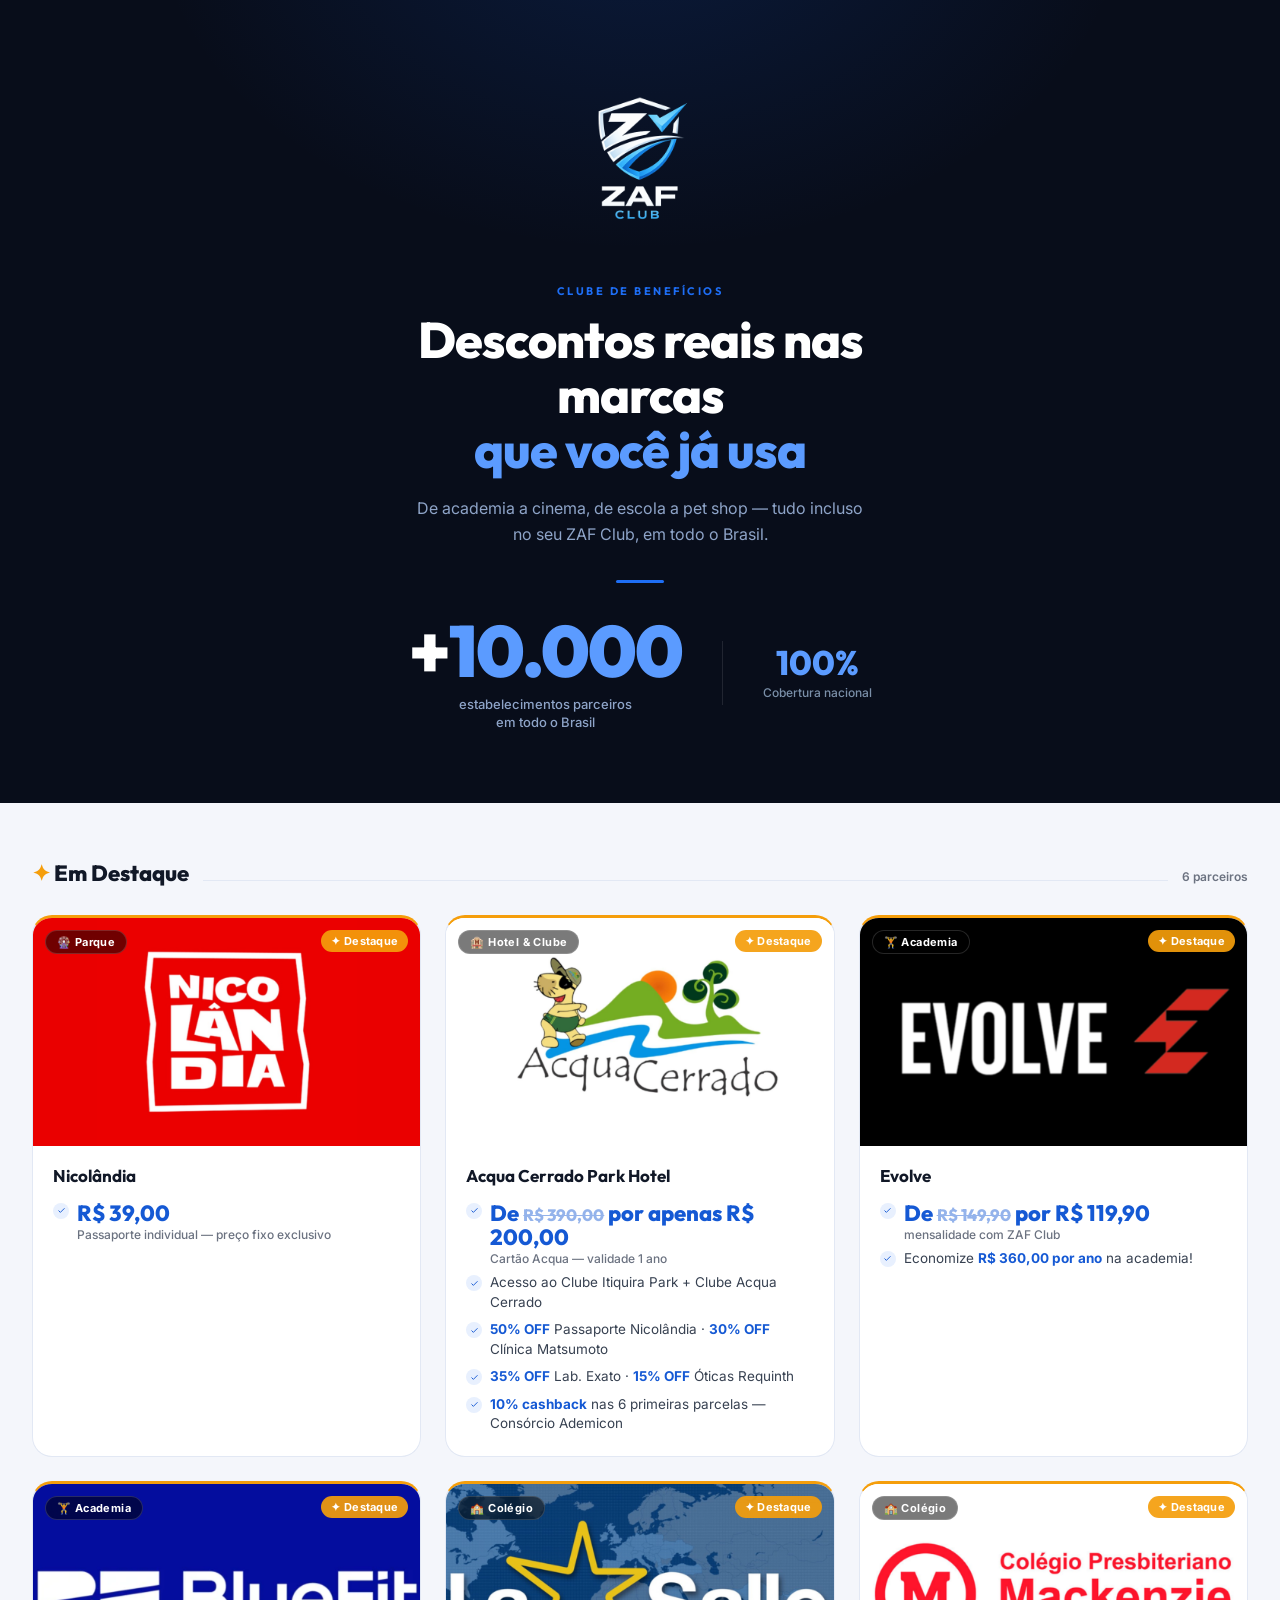
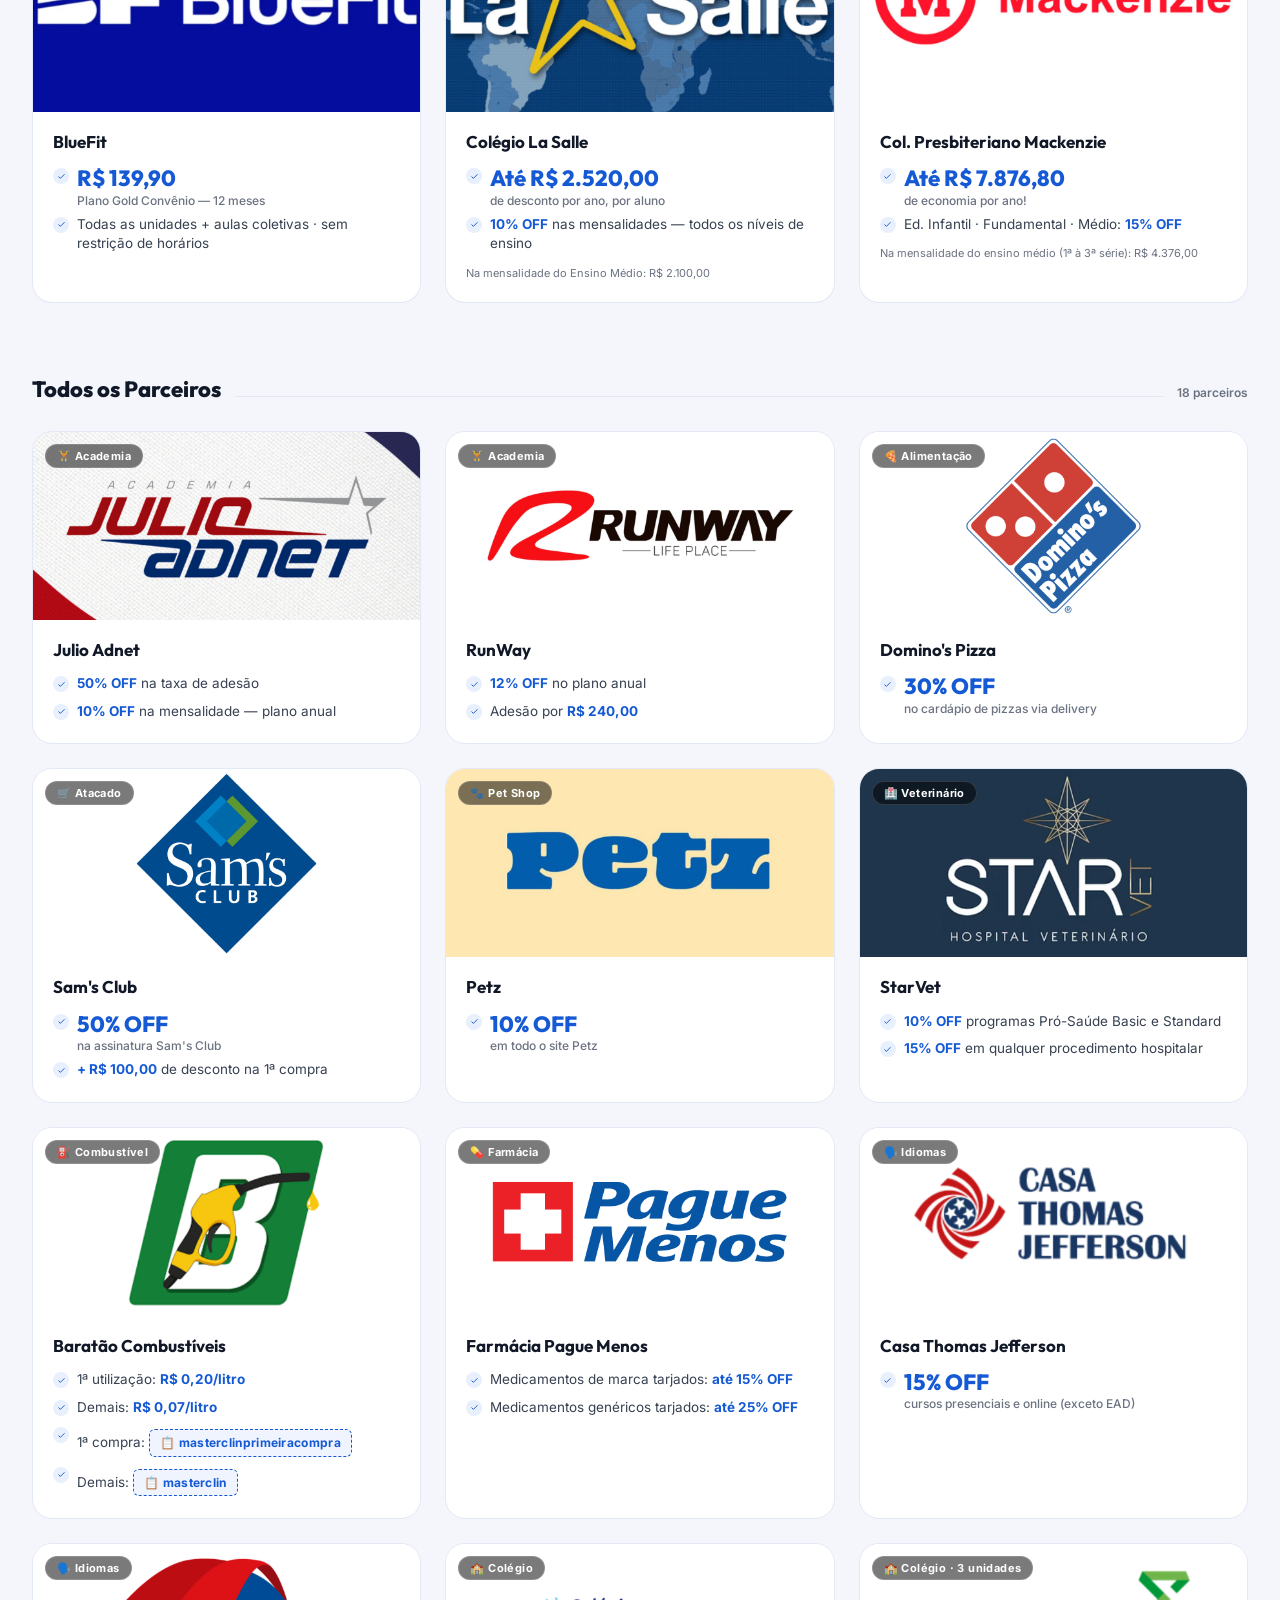
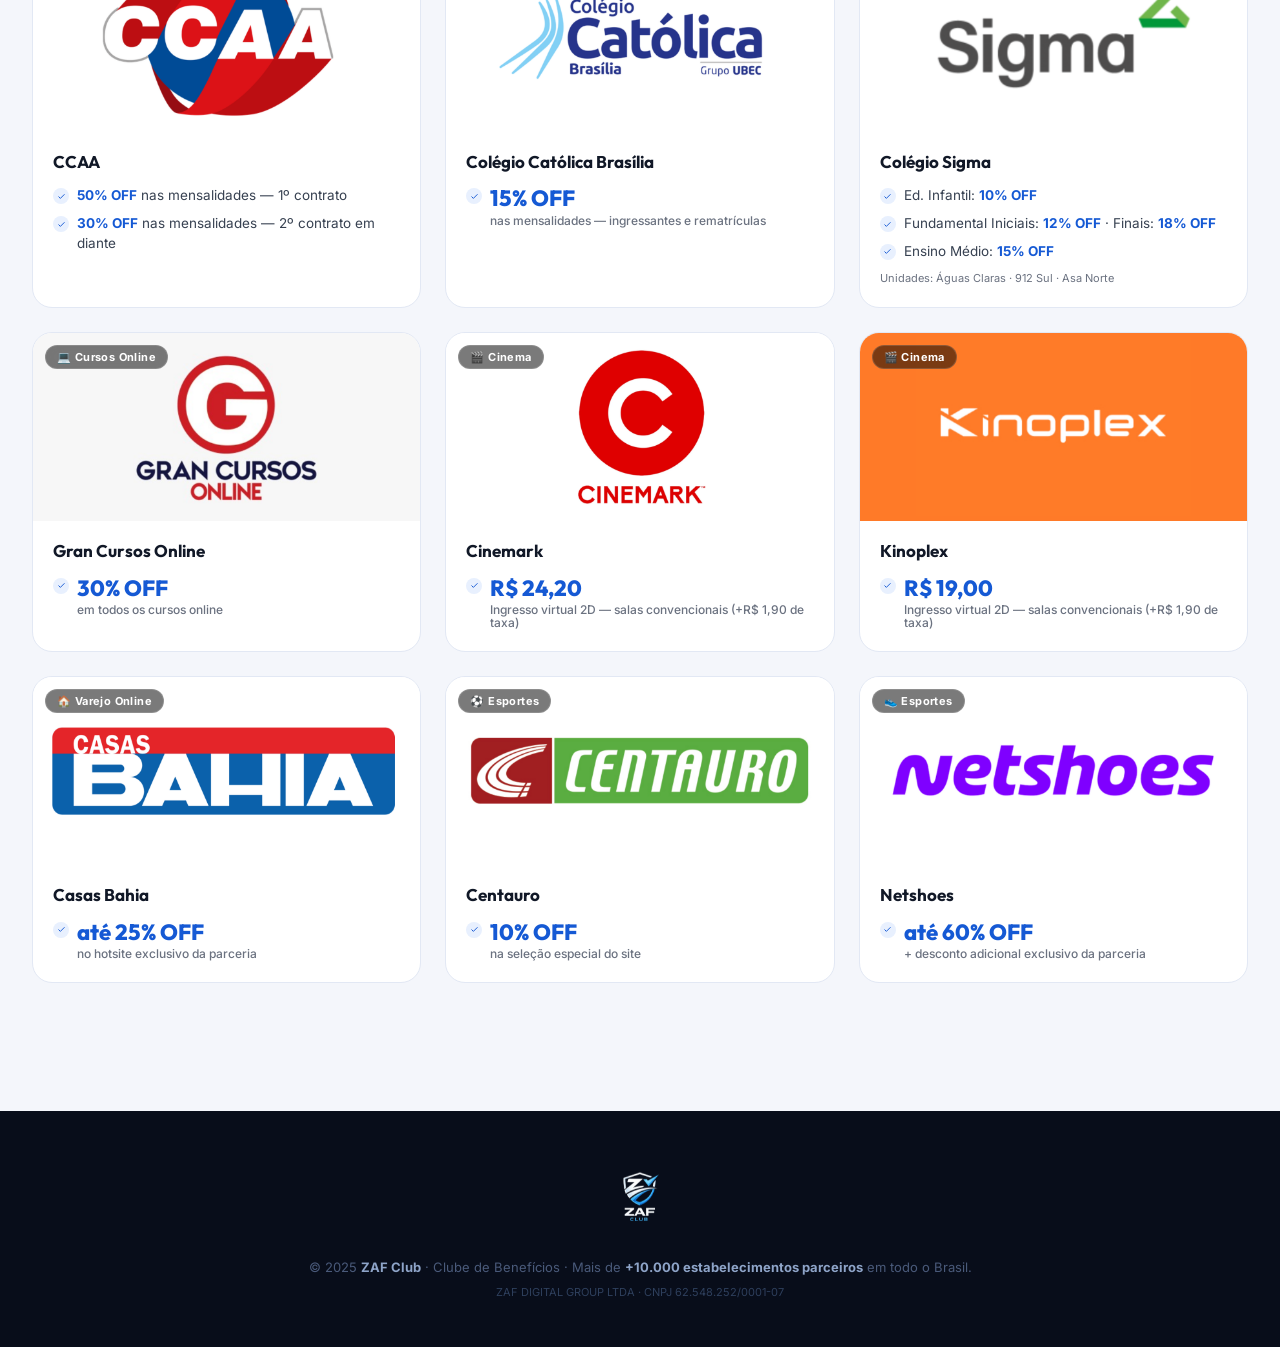
==== index.html @ b8f1881e "feat: ZAF Club — catálogo interativo de benefícios Landing page com 24 parceiros organizados em dest" ====
<!DOCTYPE html>
<html lang="pt-BR">
<head>
  <meta charset="UTF-8" />
  <meta name="viewport" content="width=device-width, initial-scale=1.0" />
  <title>ZAF Club — Catálogo de Benefícios</title>
  <link rel="icon" type="image/png" href="assets/images/favicon.png" />
  <link rel="preconnect" href="https://fonts.googleapis.com" />
  <link rel="stylesheet" href="assets/css/style.css" />
</head>
<body>

<!-- ════════════════════════════════════════ -->
<!--                  HERO                  -->
<!-- ════════════════════════════════════════ -->
<section class="hero">
  <img class="hero-logo" src="assets/images/logo.png" alt="ZAF Club" width="200" height="200" />
  <p class="hero-eyebrow">Clube de Benefícios</p>
  <h1>Descontos reais nas marcas<br /><em>que você já usa</em></h1>
  <p class="hero-sub">De academia a cinema, de escola a pet shop — tudo incluso no seu ZAF Club, em todo o Brasil.</p>
  <div class="hero-divider"></div>
  <div class="hero-stats">
    <div class="hero-stat hero-stat--main">
      <div class="hero-stat-val">+<span>10.000</span></div>
      <div class="hero-stat-label">estabelecimentos parceiros<br>em todo o Brasil</div>
    </div>
    <div class="hero-stat-sep"></div>
    <div class="hero-stat">
      <div class="hero-stat-val"><span>100%</span></div>
      <div class="hero-stat-label">Cobertura nacional</div>
    </div>
  </div>
</section>

<!-- ════════════════════════════════════════ -->
<!--                  MAIN                  -->
<!-- ════════════════════════════════════════ -->
<main>

  <!-- ╔══════════════════════════════════╗ -->
  <!-- ║          EM DESTAQUE            ║ -->
  <!-- ╚══════════════════════════════════╝ -->
  <section class="section-destaques">
    <div class="section-header">
      <h2 class="section-title"><span class="star">✦</span> Em Destaque</h2>
      <div class="section-line"></div>
      <span class="section-count">6 parceiros</span>
    </div>
    <div class="partners-grid">

      <!-- Nicolândia -->
      <article class="partner-card partner-card--featured">
        <div class="card-img card-img--featured">
          <img src="assets/images/parceiros/nicolandia.png" alt="Nicolândia" loading="eager" decoding="async" width="600" height="300" />
          <div class="card-cat-badge">🎡 Parque</div>
          <div class="card-destaque-badge">✦ Destaque</div>
        </div>
        <div class="card-body">
          <h3 class="card-partner-name">Nicolândia</h3>
          <ul class="card-benefits">
            <li class="card-benefit">
              <div class="benefit-check"><svg fill="none" stroke="currentColor" stroke-width="2.5" viewBox="0 0 24 24"><polyline points="20 6 9 17 4 12"/></svg></div>
              <span><span class="val-big">R$ 39,00<small>Passaporte individual — preço fixo exclusivo</small></span></span>
            </li>
          </ul>
        </div>
      </article>

      <!-- Acqua Cerrado -->
      <article class="partner-card partner-card--featured">
        <div class="card-img card-img--featured">
          <img src="assets/images/parceiros/acqua-cerrado.png" alt="Acqua Cerrado Park Hotel" loading="eager" decoding="async" width="600" height="300" />
          <div class="card-cat-badge">🏨 Hotel & Clube</div>
          <div class="card-destaque-badge">✦ Destaque</div>
        </div>
        <div class="card-body">
          <h3 class="card-partner-name">Acqua Cerrado Park Hotel</h3>
          <ul class="card-benefits">
            <li class="card-benefit">
              <div class="benefit-check"><svg fill="none" stroke="currentColor" stroke-width="2.5" viewBox="0 0 24 24"><polyline points="20 6 9 17 4 12"/></svg></div>
              <span><span class="val-big">De <s style="opacity:.45;font-size:75%">R$&nbsp;390,00</s> por apenas R$ 200,00<small>Cartão Acqua — validade 1 ano</small></span></span>
            </li>
            <li class="card-benefit">
              <div class="benefit-check"><svg fill="none" stroke="currentColor" stroke-width="2.5" viewBox="0 0 24 24"><polyline points="20 6 9 17 4 12"/></svg></div>
              <span>Acesso ao Clube Itiquira Park + Clube Acqua Cerrado</span>
            </li>
            <li class="card-benefit">
              <div class="benefit-check"><svg fill="none" stroke="currentColor" stroke-width="2.5" viewBox="0 0 24 24"><polyline points="20 6 9 17 4 12"/></svg></div>
              <span><span class="val">50% OFF</span> Passaporte Nicolândia · <span class="val">30% OFF</span> Clínica Matsumoto</span>
            </li>
            <li class="card-benefit">
              <div class="benefit-check"><svg fill="none" stroke="currentColor" stroke-width="2.5" viewBox="0 0 24 24"><polyline points="20 6 9 17 4 12"/></svg></div>
              <span><span class="val">35% OFF</span> Lab. Exato · <span class="val">15% OFF</span> Óticas Requinth</span>
            </li>
            <li class="card-benefit">
              <div class="benefit-check"><svg fill="none" stroke="currentColor" stroke-width="2.5" viewBox="0 0 24 24"><polyline points="20 6 9 17 4 12"/></svg></div>
              <span><span class="val">10% cashback</span> nas 6 primeiras parcelas — Consórcio Ademicon</span>
            </li>
          </ul>
        </div>
      </article>

      <!-- Evolve -->
      <article class="partner-card partner-card--featured">
        <div class="card-img card-img--featured">
          <img src="assets/images/parceiros/evolve.png" alt="Evolve" loading="eager" decoding="async" width="600" height="300" />
          <div class="card-cat-badge">🏋️ Academia</div>
          <div class="card-destaque-badge">✦ Destaque</div>
        </div>
        <div class="card-body">
          <h3 class="card-partner-name">Evolve</h3>
          <ul class="card-benefits">
            <li class="card-benefit">
              <div class="benefit-check"><svg fill="none" stroke="currentColor" stroke-width="2.5" viewBox="0 0 24 24"><polyline points="20 6 9 17 4 12"/></svg></div>
              <span><span class="val-big">De <s style="opacity:.45;font-size:75%">R$&nbsp;149,90</s> por R$ 119,90<small>mensalidade com ZAF Club</small></span></span>
            </li>
            <li class="card-benefit">
              <div class="benefit-check"><svg fill="none" stroke="currentColor" stroke-width="2.5" viewBox="0 0 24 24"><polyline points="20 6 9 17 4 12"/></svg></div>
              <span>Economize <span class="val">R$ 360,00 por ano</span> na academia!</span>
            </li>
          </ul>
        </div>
      </article>

      <!-- BlueFit -->
      <article class="partner-card partner-card--featured">
        <div class="card-img card-img--featured">
          <img src="assets/images/parceiros/bluefit.png" alt="BlueFit" loading="eager" decoding="async" width="600" height="300" />
          <div class="card-cat-badge">🏋️ Academia</div>
          <div class="card-destaque-badge">✦ Destaque</div>
        </div>
        <div class="card-body">
          <h3 class="card-partner-name">BlueFit</h3>
          <ul class="card-benefits">
            <li class="card-benefit">
              <div class="benefit-check"><svg fill="none" stroke="currentColor" stroke-width="2.5" viewBox="0 0 24 24"><polyline points="20 6 9 17 4 12"/></svg></div>
              <span><span class="val-big">R$ 139,90<small>Plano Gold Convênio — 12 meses</small></span></span>
            </li>
            <li class="card-benefit">
              <div class="benefit-check"><svg fill="none" stroke="currentColor" stroke-width="2.5" viewBox="0 0 24 24"><polyline points="20 6 9 17 4 12"/></svg></div>
              <span>Todas as unidades + aulas coletivas · sem restrição de horários</span>
            </li>
          </ul>
        </div>
      </article>

      <!-- La Salle -->
      <article class="partner-card partner-card--featured">
        <div class="card-img card-img--featured">
          <img src="assets/images/parceiros/la-salle.png" alt="Colégio La Salle" loading="eager" decoding="async" width="600" height="300" />
          <div class="card-cat-badge">🏫 Colégio</div>
          <div class="card-destaque-badge">✦ Destaque</div>
        </div>
        <div class="card-body">
          <h3 class="card-partner-name">Colégio La Salle</h3>
          <ul class="card-benefits">
            <li class="card-benefit">
              <div class="benefit-check"><svg fill="none" stroke="currentColor" stroke-width="2.5" viewBox="0 0 24 24"><polyline points="20 6 9 17 4 12"/></svg></div>
              <span><span class="val-big">Até R$ 2.520,00<small>de desconto por ano, por aluno</small></span></span>
            </li>
            <li class="card-benefit">
              <div class="benefit-check"><svg fill="none" stroke="currentColor" stroke-width="2.5" viewBox="0 0 24 24"><polyline points="20 6 9 17 4 12"/></svg></div>
              <span><span class="val">10% OFF</span> nas mensalidades — todos os níveis de ensino</span>
            </li>
          </ul>
          <p style="font-size:11px;color:var(--muted);margin-top:12px">Na mensalidade do Ensino Médio: R$ 2.100,00</p>
        </div>
      </article>

      <!-- Mackenzie -->
      <article class="partner-card partner-card--featured">
        <div class="card-img card-img--featured">
          <img src="assets/images/parceiros/mackenzie.png" alt="Colégio Mackenzie" loading="eager" decoding="async" width="600" height="300" />
          <div class="card-cat-badge">🏫 Colégio</div>
          <div class="card-destaque-badge">✦ Destaque</div>
        </div>
        <div class="card-body">
          <h3 class="card-partner-name">Col. Presbiteriano Mackenzie</h3>
          <ul class="card-benefits">
            <li class="card-benefit">
              <div class="benefit-check"><svg fill="none" stroke="currentColor" stroke-width="2.5" viewBox="0 0 24 24"><polyline points="20 6 9 17 4 12"/></svg></div>
              <span><span class="val-big">Até R$ 7.876,80<small>de economia por ano!</small></span></span>
            </li>
            <li class="card-benefit">
              <div class="benefit-check"><svg fill="none" stroke="currentColor" stroke-width="2.5" viewBox="0 0 24 24"><polyline points="20 6 9 17 4 12"/></svg></div>
              <span>Ed. Infantil · Fundamental · Médio: <span class="val">15% OFF</span></span>
            </li>
          </ul>
          <p style="font-size:11px;color:var(--muted);margin-top:12px">Na mensalidade do ensino médio (1ª à 3ª série): R$ 4.376,00</p>
        </div>
      </article>

    </div>
  </section>

  <!-- ╔══════════════════════════════════╗ -->
  <!-- ║       TODOS OS PARCEIROS        ║ -->
  <!-- ╚══════════════════════════════════╝ -->
  <section class="section-todos">
    <div class="section-header">
      <h2 class="section-title">Todos os Parceiros</h2>
      <div class="section-line"></div>
      <span class="section-count">18 parceiros</span>
    </div>
    <div class="partners-grid">

      <!-- Julio Adnet -->
      <article class="partner-card">
        <div class="card-img">
          <img src="assets/images/parceiros/julio-adnet.png" alt="Julio Adnet" loading="lazy" decoding="async" width="600" height="300" />
          <div class="card-cat-badge">🏋️ Academia</div>
        </div>
        <div class="card-body">
          <h3 class="card-partner-name">Julio Adnet</h3>
          <ul class="card-benefits">
            <li class="card-benefit">
              <div class="benefit-check"><svg fill="none" stroke="currentColor" stroke-width="2.5" viewBox="0 0 24 24"><polyline points="20 6 9 17 4 12"/></svg></div>
              <span><span class="val">50% OFF</span> na taxa de adesão</span>
            </li>
            <li class="card-benefit">
              <div class="benefit-check"><svg fill="none" stroke="currentColor" stroke-width="2.5" viewBox="0 0 24 24"><polyline points="20 6 9 17 4 12"/></svg></div>
              <span><span class="val">10% OFF</span> na mensalidade — plano anual</span>
            </li>
          </ul>
        </div>
      </article>

      <!-- RunWay -->
      <article class="partner-card">
        <div class="card-img">
          <img src="assets/images/parceiros/runway.png" alt="RunWay" loading="lazy" decoding="async" width="600" height="300" />
          <div class="card-cat-badge">🏋️ Academia</div>
        </div>
        <div class="card-body">
          <h3 class="card-partner-name">RunWay</h3>
          <ul class="card-benefits">
            <li class="card-benefit">
              <div class="benefit-check"><svg fill="none" stroke="currentColor" stroke-width="2.5" viewBox="0 0 24 24"><polyline points="20 6 9 17 4 12"/></svg></div>
              <span><span class="val">12% OFF</span> no plano anual</span>
            </li>
            <li class="card-benefit">
              <div class="benefit-check"><svg fill="none" stroke="currentColor" stroke-width="2.5" viewBox="0 0 24 24"><polyline points="20 6 9 17 4 12"/></svg></div>
              <span>Adesão por <span class="val">R$ 240,00</span></span>
            </li>
          </ul>
        </div>
      </article>

      <!-- Domino's Pizza -->
      <article class="partner-card">
        <div class="card-img">
          <img src="assets/images/parceiros/dominos.png" alt="Domino's Pizza" loading="lazy" decoding="async" width="600" height="300" />
          <div class="card-cat-badge">🍕 Alimentação</div>
        </div>
        <div class="card-body">
          <h3 class="card-partner-name">Domino's Pizza</h3>
          <ul class="card-benefits">
            <li class="card-benefit">
              <div class="benefit-check"><svg fill="none" stroke="currentColor" stroke-width="2.5" viewBox="0 0 24 24"><polyline points="20 6 9 17 4 12"/></svg></div>
              <span><span class="val-big">30% OFF<small>no cardápio de pizzas via delivery</small></span></span>
            </li>
          </ul>
        </div>
      </article>

      <!-- Sam's Club -->
      <article class="partner-card">
        <div class="card-img">
          <img src="assets/images/parceiros/sams-club.png" alt="Sam's Club" loading="lazy" decoding="async" width="600" height="300" />
          <div class="card-cat-badge">🛒 Atacado</div>
        </div>
        <div class="card-body">
          <h3 class="card-partner-name">Sam's Club</h3>
          <ul class="card-benefits">
            <li class="card-benefit">
              <div class="benefit-check"><svg fill="none" stroke="currentColor" stroke-width="2.5" viewBox="0 0 24 24"><polyline points="20 6 9 17 4 12"/></svg></div>
              <span><span class="val-big">50% OFF<small>na assinatura Sam's Club</small></span></span>
            </li>
            <li class="card-benefit">
              <div class="benefit-check"><svg fill="none" stroke="currentColor" stroke-width="2.5" viewBox="0 0 24 24"><polyline points="20 6 9 17 4 12"/></svg></div>
              <span><span class="val">+ R$ 100,00</span> de desconto na 1ª compra</span>
            </li>
          </ul>
        </div>
      </article>

      <!-- Petz -->
      <article class="partner-card">
        <div class="card-img">
          <img src="assets/images/parceiros/petz.png" alt="Petz" loading="lazy" decoding="async" width="600" height="300" />
          <div class="card-cat-badge">🐾 Pet Shop</div>
        </div>
        <div class="card-body">
          <h3 class="card-partner-name">Petz</h3>
          <ul class="card-benefits">
            <li class="card-benefit">
              <div class="benefit-check"><svg fill="none" stroke="currentColor" stroke-width="2.5" viewBox="0 0 24 24"><polyline points="20 6 9 17 4 12"/></svg></div>
              <span><span class="val-big">10% OFF<small>em todo o site Petz</small></span></span>
            </li>
          </ul>
        </div>
      </article>

      <!-- StarVet -->
      <article class="partner-card">
        <div class="card-img">
          <img src="assets/images/parceiros/starvet.png" alt="StarVet" loading="lazy" decoding="async" width="600" height="300" />
          <div class="card-cat-badge">🏥 Veterinário</div>
        </div>
        <div class="card-body">
          <h3 class="card-partner-name">StarVet</h3>
          <ul class="card-benefits">
            <li class="card-benefit">
              <div class="benefit-check"><svg fill="none" stroke="currentColor" stroke-width="2.5" viewBox="0 0 24 24"><polyline points="20 6 9 17 4 12"/></svg></div>
              <span><span class="val">10% OFF</span> programas Pró-Saúde Basic e Standard</span>
            </li>
            <li class="card-benefit">
              <div class="benefit-check"><svg fill="none" stroke="currentColor" stroke-width="2.5" viewBox="0 0 24 24"><polyline points="20 6 9 17 4 12"/></svg></div>
              <span><span class="val">15% OFF</span> em qualquer procedimento hospitalar</span>
            </li>
          </ul>
        </div>
      </article>

      <!-- Baratão -->
      <article class="partner-card">
        <div class="card-img">
          <img src="assets/images/parceiros/baratao.png" alt="Baratão Combustíveis" loading="lazy" decoding="async" width="600" height="300" />
          <div class="card-cat-badge">⛽ Combustível</div>
        </div>
        <div class="card-body">
          <h3 class="card-partner-name">Baratão Combustíveis</h3>
          <ul class="card-benefits">
            <li class="card-benefit">
              <div class="benefit-check"><svg fill="none" stroke="currentColor" stroke-width="2.5" viewBox="0 0 24 24"><polyline points="20 6 9 17 4 12"/></svg></div>
              <span>1ª utilização: <span class="val">R$ 0,20/litro</span></span>
            </li>
            <li class="card-benefit">
              <div class="benefit-check"><svg fill="none" stroke="currentColor" stroke-width="2.5" viewBox="0 0 24 24"><polyline points="20 6 9 17 4 12"/></svg></div>
              <span>Demais: <span class="val">R$ 0,07/litro</span></span>
            </li>
            <li class="card-benefit">
              <div class="benefit-check"><svg fill="none" stroke="currentColor" stroke-width="2.5" viewBox="0 0 24 24"><polyline points="20 6 9 17 4 12"/></svg></div>
              <span>
                1ª compra: <span class="coupon" data-code="masterclinprimeiracompra">📋 masterclinprimeiracompra</span>
              </span>
            </li>
            <li class="card-benefit">
              <div class="benefit-check"><svg fill="none" stroke="currentColor" stroke-width="2.5" viewBox="0 0 24 24"><polyline points="20 6 9 17 4 12"/></svg></div>
              <span>
                Demais: <span class="coupon" data-code="masterclin">📋 masterclin</span>
              </span>
            </li>
          </ul>
        </div>
      </article>

      <!-- Pague Menos -->
      <article class="partner-card">
        <div class="card-img">
          <img src="assets/images/parceiros/pague-menos.png" alt="Farmácia Pague Menos" loading="lazy" decoding="async" width="600" height="300" />
          <div class="card-cat-badge">💊 Farmácia</div>
        </div>
        <div class="card-body">
          <h3 class="card-partner-name">Farmácia Pague Menos</h3>
          <ul class="card-benefits">
            <li class="card-benefit">
              <div class="benefit-check"><svg fill="none" stroke="currentColor" stroke-width="2.5" viewBox="0 0 24 24"><polyline points="20 6 9 17 4 12"/></svg></div>
              <span>Medicamentos de marca tarjados: <span class="val">até 15% OFF</span></span>
            </li>
            <li class="card-benefit">
              <div class="benefit-check"><svg fill="none" stroke="currentColor" stroke-width="2.5" viewBox="0 0 24 24"><polyline points="20 6 9 17 4 12"/></svg></div>
              <span>Medicamentos genéricos tarjados: <span class="val">até 25% OFF</span></span>
            </li>
          </ul>
        </div>
      </article>

      <!-- Thomas Jefferson -->
      <article class="partner-card">
        <div class="card-img">
          <img src="assets/images/parceiros/thomas-jefferson.png" alt="Casa Thomas Jefferson" loading="lazy" decoding="async" width="600" height="300" />
          <div class="card-cat-badge">🗣️ Idiomas</div>
        </div>
        <div class="card-body">
          <h3 class="card-partner-name">Casa Thomas Jefferson</h3>
          <ul class="card-benefits">
            <li class="card-benefit">
              <div class="benefit-check"><svg fill="none" stroke="currentColor" stroke-width="2.5" viewBox="0 0 24 24"><polyline points="20 6 9 17 4 12"/></svg></div>
              <span><span class="val-big">15% OFF<small>cursos presenciais e online (exceto EAD)</small></span></span>
            </li>
          </ul>
        </div>
      </article>

      <!-- CCAA -->
      <article class="partner-card">
        <div class="card-img">
          <img src="assets/images/parceiros/ccaa.png" alt="CCAA" loading="lazy" decoding="async" width="600" height="300" />
          <div class="card-cat-badge">🗣️ Idiomas</div>
        </div>
        <div class="card-body">
          <h3 class="card-partner-name">CCAA</h3>
          <ul class="card-benefits">
            <li class="card-benefit">
              <div class="benefit-check"><svg fill="none" stroke="currentColor" stroke-width="2.5" viewBox="0 0 24 24"><polyline points="20 6 9 17 4 12"/></svg></div>
              <span><span class="val">50% OFF</span> nas mensalidades — 1º contrato</span>
            </li>
            <li class="card-benefit">
              <div class="benefit-check"><svg fill="none" stroke="currentColor" stroke-width="2.5" viewBox="0 0 24 24"><polyline points="20 6 9 17 4 12"/></svg></div>
              <span><span class="val">30% OFF</span> nas mensalidades — 2º contrato em diante</span>
            </li>
          </ul>
        </div>
      </article>

      <!-- Católica Brasília -->
      <article class="partner-card">
        <div class="card-img">
          <img src="assets/images/parceiros/colegio-catolica.png" alt="Colégio Católica Brasília" loading="lazy" decoding="async" width="600" height="300" />
          <div class="card-cat-badge">🏫 Colégio</div>
        </div>
        <div class="card-body">
          <h3 class="card-partner-name">Colégio Católica Brasília</h3>
          <ul class="card-benefits">
            <li class="card-benefit">
              <div class="benefit-check"><svg fill="none" stroke="currentColor" stroke-width="2.5" viewBox="0 0 24 24"><polyline points="20 6 9 17 4 12"/></svg></div>
              <span><span class="val-big">15% OFF<small>nas mensalidades — ingressantes e rematrículas</small></span></span>
            </li>
          </ul>
        </div>
      </article>

      <!-- Colégio Sigma -->
      <article class="partner-card">
        <div class="card-img">
          <img src="assets/images/parceiros/colegio-sigma.png" alt="Colégio Sigma" loading="lazy" decoding="async" width="600" height="300" />
          <div class="card-cat-badge">🏫 Colégio · 3 unidades</div>
        </div>
        <div class="card-body">
          <h3 class="card-partner-name">Colégio Sigma</h3>
          <ul class="card-benefits">
            <li class="card-benefit">
              <div class="benefit-check"><svg fill="none" stroke="currentColor" stroke-width="2.5" viewBox="0 0 24 24"><polyline points="20 6 9 17 4 12"/></svg></div>
              <span>Ed. Infantil: <span class="val">10% OFF</span></span>
            </li>
            <li class="card-benefit">
              <div class="benefit-check"><svg fill="none" stroke="currentColor" stroke-width="2.5" viewBox="0 0 24 24"><polyline points="20 6 9 17 4 12"/></svg></div>
              <span>Fundamental Iniciais: <span class="val">12% OFF</span> · Finais: <span class="val">18% OFF</span></span>
            </li>
            <li class="card-benefit">
              <div class="benefit-check"><svg fill="none" stroke="currentColor" stroke-width="2.5" viewBox="0 0 24 24"><polyline points="20 6 9 17 4 12"/></svg></div>
              <span>Ensino Médio: <span class="val">15% OFF</span></span>
            </li>
          </ul>
          <p style="font-size:11px;color:var(--muted);margin-top:10px">Unidades: Águas Claras · 912 Sul · Asa Norte</p>
        </div>
      </article>

      <!-- Gran Cursos -->
      <article class="partner-card">
        <div class="card-img">
          <img src="assets/images/parceiros/gran-cursos.png" alt="Gran Cursos Online" loading="lazy" decoding="async" width="600" height="300" />
          <div class="card-cat-badge">💻 Cursos Online</div>
        </div>
        <div class="card-body">
          <h3 class="card-partner-name">Gran Cursos Online</h3>
          <ul class="card-benefits">
            <li class="card-benefit">
              <div class="benefit-check"><svg fill="none" stroke="currentColor" stroke-width="2.5" viewBox="0 0 24 24"><polyline points="20 6 9 17 4 12"/></svg></div>
              <span><span class="val-big">30% OFF<small>em todos os cursos online</small></span></span>
            </li>
          </ul>
        </div>
      </article>

      <!-- Cinemark -->
      <article class="partner-card">
        <div class="card-img">
          <img src="assets/images/parceiros/cinemark.png" alt="Cinemark" loading="lazy" decoding="async" width="600" height="300" />
          <div class="card-cat-badge">🎬 Cinema</div>
        </div>
        <div class="card-body">
          <h3 class="card-partner-name">Cinemark</h3>
          <ul class="card-benefits">
            <li class="card-benefit">
              <div class="benefit-check"><svg fill="none" stroke="currentColor" stroke-width="2.5" viewBox="0 0 24 24"><polyline points="20 6 9 17 4 12"/></svg></div>
              <span><span class="val-big">R$ 24,20<small>Ingresso virtual 2D — salas convencionais (+R$&nbsp;1,90 de taxa)</small></span></span>
            </li>
          </ul>
        </div>
      </article>

      <!-- Kinoplex -->
      <article class="partner-card">
        <div class="card-img">
          <img src="assets/images/parceiros/kinoplex.png" alt="Kinoplex" loading="lazy" decoding="async" width="600" height="300" />
          <div class="card-cat-badge">🎬 Cinema</div>
        </div>
        <div class="card-body">
          <h3 class="card-partner-name">Kinoplex</h3>
          <ul class="card-benefits">
            <li class="card-benefit">
              <div class="benefit-check"><svg fill="none" stroke="currentColor" stroke-width="2.5" viewBox="0 0 24 24"><polyline points="20 6 9 17 4 12"/></svg></div>
              <span><span class="val-big">R$ 19,00<small>Ingresso virtual 2D — salas convencionais (+R$&nbsp;1,90 de taxa)</small></span></span>
            </li>
          </ul>
        </div>
      </article>

      <!-- Casas Bahia -->
      <article class="partner-card">
        <div class="card-img">
          <img src="assets/images/parceiros/casas-bahia.png" alt="Casas Bahia" loading="lazy" decoding="async" width="600" height="300" />
          <div class="card-cat-badge">🏠 Varejo Online</div>
        </div>
        <div class="card-body">
          <h3 class="card-partner-name">Casas Bahia</h3>
          <ul class="card-benefits">
            <li class="card-benefit">
              <div class="benefit-check"><svg fill="none" stroke="currentColor" stroke-width="2.5" viewBox="0 0 24 24"><polyline points="20 6 9 17 4 12"/></svg></div>
              <span><span class="val-big">até 25% OFF<small>no hotsite exclusivo da parceria</small></span></span>
            </li>
          </ul>
        </div>
      </article>

      <!-- Centauro -->
      <article class="partner-card">
        <div class="card-img">
          <img src="assets/images/parceiros/centauro.png" alt="Centauro" loading="lazy" decoding="async" width="600" height="300" />
          <div class="card-cat-badge">⚽ Esportes</div>
        </div>
        <div class="card-body">
          <h3 class="card-partner-name">Centauro</h3>
          <ul class="card-benefits">
            <li class="card-benefit">
              <div class="benefit-check"><svg fill="none" stroke="currentColor" stroke-width="2.5" viewBox="0 0 24 24"><polyline points="20 6 9 17 4 12"/></svg></div>
              <span><span class="val-big">10% OFF<small>na seleção especial do site</small></span></span>
            </li>
          </ul>
        </div>
      </article>

      <!-- Netshoes -->
      <article class="partner-card">
        <div class="card-img">
          <img src="assets/images/parceiros/netshoes.png" alt="Netshoes" loading="lazy" decoding="async" width="600" height="300" />
          <div class="card-cat-badge">👟 Esportes</div>
        </div>
        <div class="card-body">
          <h3 class="card-partner-name">Netshoes</h3>
          <ul class="card-benefits">
            <li class="card-benefit">
              <div class="benefit-check"><svg fill="none" stroke="currentColor" stroke-width="2.5" viewBox="0 0 24 24"><polyline points="20 6 9 17 4 12"/></svg></div>
              <span><span class="val-big">até 60% OFF<small>+ desconto adicional exclusivo da parceria</small></span></span>
            </li>
          </ul>
        </div>
      </article>

    </div>
  </section>

</main>

<!-- ════════════════════════════════════════ -->
<!--                FOOTER                  -->
<!-- ════════════════════════════════════════ -->
<footer>
  <img class="footer-logo" src="assets/images/logo.png" alt="ZAF Club" width="80" height="80" />
  <p>© 2025 <strong>ZAF Club</strong> · Clube de Benefícios · Mais de <strong>+10.000 estabelecimentos parceiros</strong> em todo o Brasil.</p>
  <p class="cnpj">ZAF DIGITAL GROUP LTDA · CNPJ 62.548.252/0001-07</p>
</footer>

<script src="assets/js/main.js"></script>
</body>
</html>
---- assets/css/style.css ----
/* ============================================================
   ZAF CLUB — Catálogo de Benefícios
   ============================================================ */

@import url('https://fonts.googleapis.com/css2?family=Outfit:wght@300;400;500;600;700;800;900&family=Inter:wght@400;500;600&display=swap');

*, *::before, *::after { box-sizing: border-box; margin: 0; padding: 0; }

:root {
  --blue:        #1559d4;
  --blue-dark:   #0a3fa0;
  --blue-mid:    #1e6ef5;
  --blue-light:  #e8f0fe;
  --bg:          #f4f6fb;
  --surface:     #ffffff;
  --border:      #e2e8f4;
  --text:        #111827;
  --text-2:      #374151;
  --muted:       #6b7280;
  --hero-bg:     #080d1a;
  --gold:        #f59e0b;
  --radius-sm:   8px;
  --radius:      14px;
  --radius-lg:   20px;
  --shadow-sm:   0 1px 4px rgba(0,0,0,.06);
  --shadow:      0 4px 20px rgba(0,0,0,.08);
  --shadow-lg:   0 12px 40px rgba(0,0,0,.14);
}

html { scroll-behavior: smooth; }

body {
  font-family: 'Inter', sans-serif;
  background: var(--bg);
  color: var(--text);
  min-height: 100vh;
  overflow-x: hidden;
}

/* ── HERO ──────────────────────────────────────────────── */
.hero {
  background: var(--hero-bg);
  position: relative;
  overflow: hidden;
  padding: 64px 32px 72px;
  text-align: center;
}

.hero::after {
  content: '';
  position: absolute;
  inset: 0;
  background: radial-gradient(ellipse 700px 500px at 50% -100px, rgba(21,89,212,.18) 0%, transparent 70%);
  pointer-events: none;
}

.hero-logo {
  height: 200px;
  width: 200px;
  object-fit: contain;
  margin: 0 auto 20px;
  display: block;
  position: relative;
  z-index: 1;
  mix-blend-mode: screen;
}

.hero-eyebrow {
  font-family: 'Outfit', sans-serif;
  font-size: 11px;
  font-weight: 700;
  letter-spacing: 2.5px;
  text-transform: uppercase;
  color: var(--blue-mid);
  margin-bottom: 14px;
  position: relative;
  z-index: 1;
}

.hero h1 {
  font-family: 'Outfit', sans-serif;
  font-size: clamp(28px, 4.5vw, 50px);
  font-weight: 800;
  color: #ffffff;
  line-height: 1.1;
  letter-spacing: -1px;
  max-width: 600px;
  margin: 0 auto;
  position: relative;
  z-index: 1;
}

.hero h1 em {
  font-style: normal;
  color: #5b9bff;
}

.hero-sub {
  margin: 18px auto 0;
  max-width: 460px;
  font-size: 16px;
  color: #8ea4c8;
  line-height: 1.65;
  position: relative;
  z-index: 1;
}

.hero-divider {
  width: 48px;
  height: 3px;
  background: var(--blue-mid);
  border-radius: 99px;
  margin: 32px auto;
  position: relative;
  z-index: 1;
}

/* ── HERO STATS ────────────────────────────────────────── */
.hero-stats {
  display: flex;
  align-items: center;
  justify-content: center;
  gap: 0;
  position: relative;
  z-index: 1;
}

.hero-stat-sep {
  width: 1px;
  height: 64px;
  background: rgba(255,255,255,.1);
  margin: 0 40px;
  flex-shrink: 0;
}

.hero-stat { text-align: center; }

.hero-stat-val {
  font-family: 'Outfit', sans-serif;
  font-size: 34px;
  font-weight: 800;
  color: #ffffff;
  line-height: 1;
}

.hero-stat-val span { color: #5b9bff; }

.hero-stat-label {
  font-size: 12px;
  color: #7a8fa8;
  margin-top: 5px;
  font-weight: 500;
}

/* main stat — 10k */
.hero-stat--main .hero-stat-val {
  font-size: clamp(52px, 7vw, 72px);
  font-weight: 900;
  letter-spacing: -2px;
}

.hero-stat--main .hero-stat-val span {
  color: #5b9bff;
}

.hero-stat--main .hero-stat-label {
  font-size: 13px;
  max-width: 200px;
  margin: 8px auto 0;
  line-height: 1.4;
  color: #8ea4c8;
}

/* ── MAIN ──────────────────────────────────────────────── */
main {
  max-width: 1280px;
  margin: 0 auto;
  padding: 56px 32px 96px;
}

/* ── SECTION HEADERS ───────────────────────────────────── */
.section-header {
  display: flex;
  align-items: baseline;
  gap: 14px;
  margin-bottom: 28px;
}

.section-title {
  font-family: 'Outfit', sans-serif;
  font-size: 22px;
  font-weight: 800;
  color: var(--text);
  white-space: nowrap;
}

.section-line {
  flex: 1;
  height: 1px;
  background: var(--border);
}

.section-count {
  font-size: 12px;
  font-weight: 600;
  color: var(--muted);
  white-space: nowrap;
}

/* destaques section */
.section-destaques {
  margin-bottom: 72px;
}

.section-destaques .section-title {
  color: var(--text);
}

.section-destaques .section-title .star {
  color: var(--gold);
}

/* all partners section */
.section-todos {
  margin-bottom: 32px;
}

/* ── GRID ──────────────────────────────────────────────── */
.partners-grid {
  display: grid;
  grid-template-columns: repeat(auto-fill, minmax(300px, 1fr));
  gap: 24px;
}

/* ── CARD ──────────────────────────────────────────────── */
.partner-card {
  background: var(--surface);
  border: 1px solid var(--border);
  border-radius: var(--radius-lg);
  overflow: hidden;
  transition: box-shadow .22s, transform .22s;
  display: flex;
  flex-direction: column;
}

.partner-card:hover {
  box-shadow: var(--shadow-lg);
  transform: translateY(-4px);
}

/* featured card top accent */
.partner-card--featured {
  border-top: 3px solid var(--gold);
}

/* ── CARD IMAGE ────────────────────────────────────────── */
.card-img {
  position: relative;
  height: 188px;
  overflow: hidden;
  background: #f0f4f8;
  flex-shrink: 0;
}

.card-img--featured {
  height: 228px;
}

/* real image */
.card-img img {
  width: 100%;
  height: 100%;
  object-fit: cover;
  display: block;
}

/* placeholder gradient */
.card-img.ph-academias   { background: linear-gradient(135deg, #0c2d5c, #1a5fa8); }
.card-img.ph-alimentacao { background: linear-gradient(135deg, #5c1a0c, #a83a1a); }
.card-img.ph-animais     { background: linear-gradient(135deg, #0c4a2d, #1a8a5a); }
.card-img.ph-combustivel { background: linear-gradient(135deg, #4a2d0c, #8a5a1a); }
.card-img.ph-farmacia    { background: linear-gradient(135deg, #0c3a4a, #1a6a8a); }
.card-img.ph-educacao    { background: linear-gradient(135deg, #1a0c4a, #3d1a8a); }
.card-img.ph-lazer       { background: linear-gradient(135deg, #4a0c3a, #8a1a6a); }
.card-img.ph-compras     { background: linear-gradient(135deg, #2a4a0c, #5a8a1a); }

.card-img-initial {
  position: absolute;
  inset: 0;
  display: flex;
  align-items: center;
  justify-content: center;
  font-family: 'Outfit', sans-serif;
  font-size: 52px;
  font-weight: 800;
  color: rgba(255,255,255,.18);
  user-select: none;
  letter-spacing: -2px;
}

/* category badge */
.card-cat-badge {
  position: absolute;
  top: 12px;
  left: 12px;
  background: rgba(0,0,0,.52);
  backdrop-filter: blur(8px);
  border: 1px solid rgba(255,255,255,.15);
  border-radius: 99px;
  padding: 4px 11px;
  font-size: 11px;
  font-weight: 700;
  color: #ffffff;
  letter-spacing: .4px;
  display: flex;
  align-items: center;
  gap: 5px;
  pointer-events: none;
}

/* destaque badge */
.card-destaque-badge {
  position: absolute;
  top: 12px;
  right: 12px;
  background: rgba(245,158,11,.92);
  border-radius: 99px;
  padding: 4px 10px;
  font-size: 11px;
  font-weight: 700;
  color: #ffffff;
  letter-spacing: .3px;
  pointer-events: none;
}

/* ── CARD BODY ─────────────────────────────────────────── */
.card-body {
  padding: 20px 20px 22px;
  flex: 1;
  display: flex;
  flex-direction: column;
}

.card-partner-name {
  font-family: 'Outfit', sans-serif;
  font-size: 17px;
  font-weight: 700;
  color: var(--text);
  line-height: 1.2;
  margin-bottom: 14px;
}

.card-benefits {
  list-style: none;
  display: flex;
  flex-direction: column;
  gap: 8px;
}

.card-benefit {
  display: flex;
  align-items: flex-start;
  gap: 8px;
  font-size: 13.5px;
  color: var(--text-2);
  line-height: 1.45;
}

.benefit-check {
  flex-shrink: 0;
  margin-top: 2px;
  width: 16px;
  height: 16px;
  border-radius: 50%;
  background: var(--blue-light);
  display: flex;
  align-items: center;
  justify-content: center;
}

.benefit-check svg {
  width: 9px;
  height: 9px;
  color: var(--blue);
}

/* values */
.val {
  font-weight: 700;
  color: var(--blue);
}

.val-big {
  display: block;
  font-family: 'Outfit', sans-serif;
  font-size: 22px;
  font-weight: 800;
  color: var(--blue);
  line-height: 1.1;
}

.val-big small {
  font-size: 12px;
  font-weight: 500;
  color: var(--muted);
  display: block;
  margin-top: 3px;
  font-family: 'Inter', sans-serif;
}

/* coupon */
.coupon {
  display: inline-flex;
  align-items: center;
  gap: 6px;
  margin-top: 4px;
  background: #f0f4ff;
  border: 1px dashed var(--blue);
  border-radius: 6px;
  padding: 4px 10px;
  font-size: 12px;
  font-weight: 700;
  color: var(--blue);
  cursor: pointer;
  transition: background .15s;
  font-family: 'Inter', monospace;
  letter-spacing: .3px;
}

.coupon:hover { background: var(--blue-light); }

/* ── FOOTER ────────────────────────────────────────────── */
footer {
  background: var(--hero-bg);
  color: #4a5a7a;
  padding: 48px 32px;
  text-align: center;
  font-size: 13px;
}

footer .footer-logo {
  height: 80px;
  width: 80px;
  object-fit: contain;
  margin: 0 auto 20px;
  display: block;
  mix-blend-mode: screen;
}

footer strong { color: #8ea4c8; }
footer .cnpj  { margin-top: 10px; font-size: 11px; color: #2e3f5c; }

/* ── UTILITY ───────────────────────────────────────────── */
.hidden { display: none !important; }

/* ── RESPONSIVE ────────────────────────────────────────── */
@media (max-width: 900px) {
  .partners-grid { grid-template-columns: repeat(auto-fill, minmax(260px, 1fr)); gap: 18px; }
}

@media (max-width: 640px) {
  .hero { padding: 48px 20px 56px; }
  .hero-stats { flex-direction: column; align-items: center; gap: 24px; }
  .hero-stat-sep { display: none; }
  main { padding: 36px 16px 64px; }
  .partners-grid { grid-template-columns: 1fr 1fr; gap: 14px; }
  .card-img { height: 130px; }
  .card-img--featured { height: 165px; }
  .card-img-initial { font-size: 36px; }
  .val-big { font-size: 18px; }
}

@media (max-width: 420px) {
  .partners-grid { grid-template-columns: 1fr; }
}
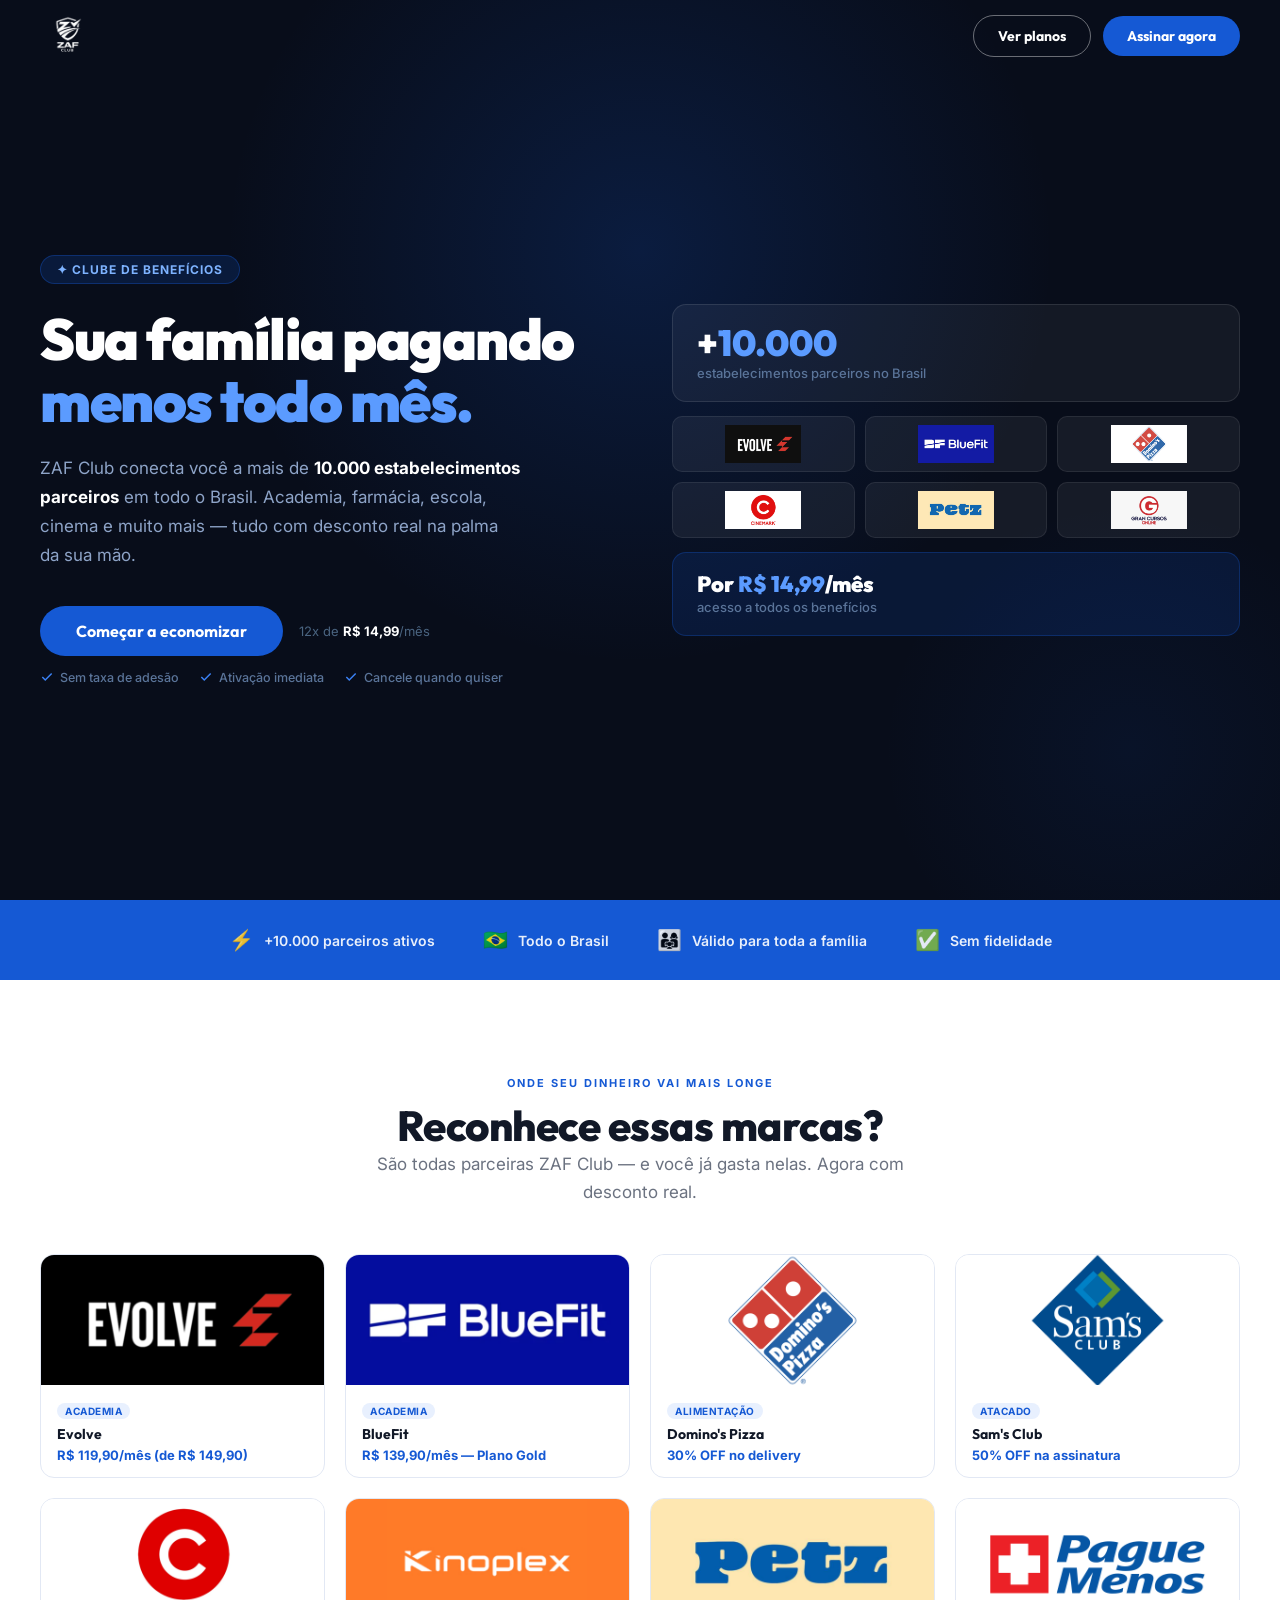
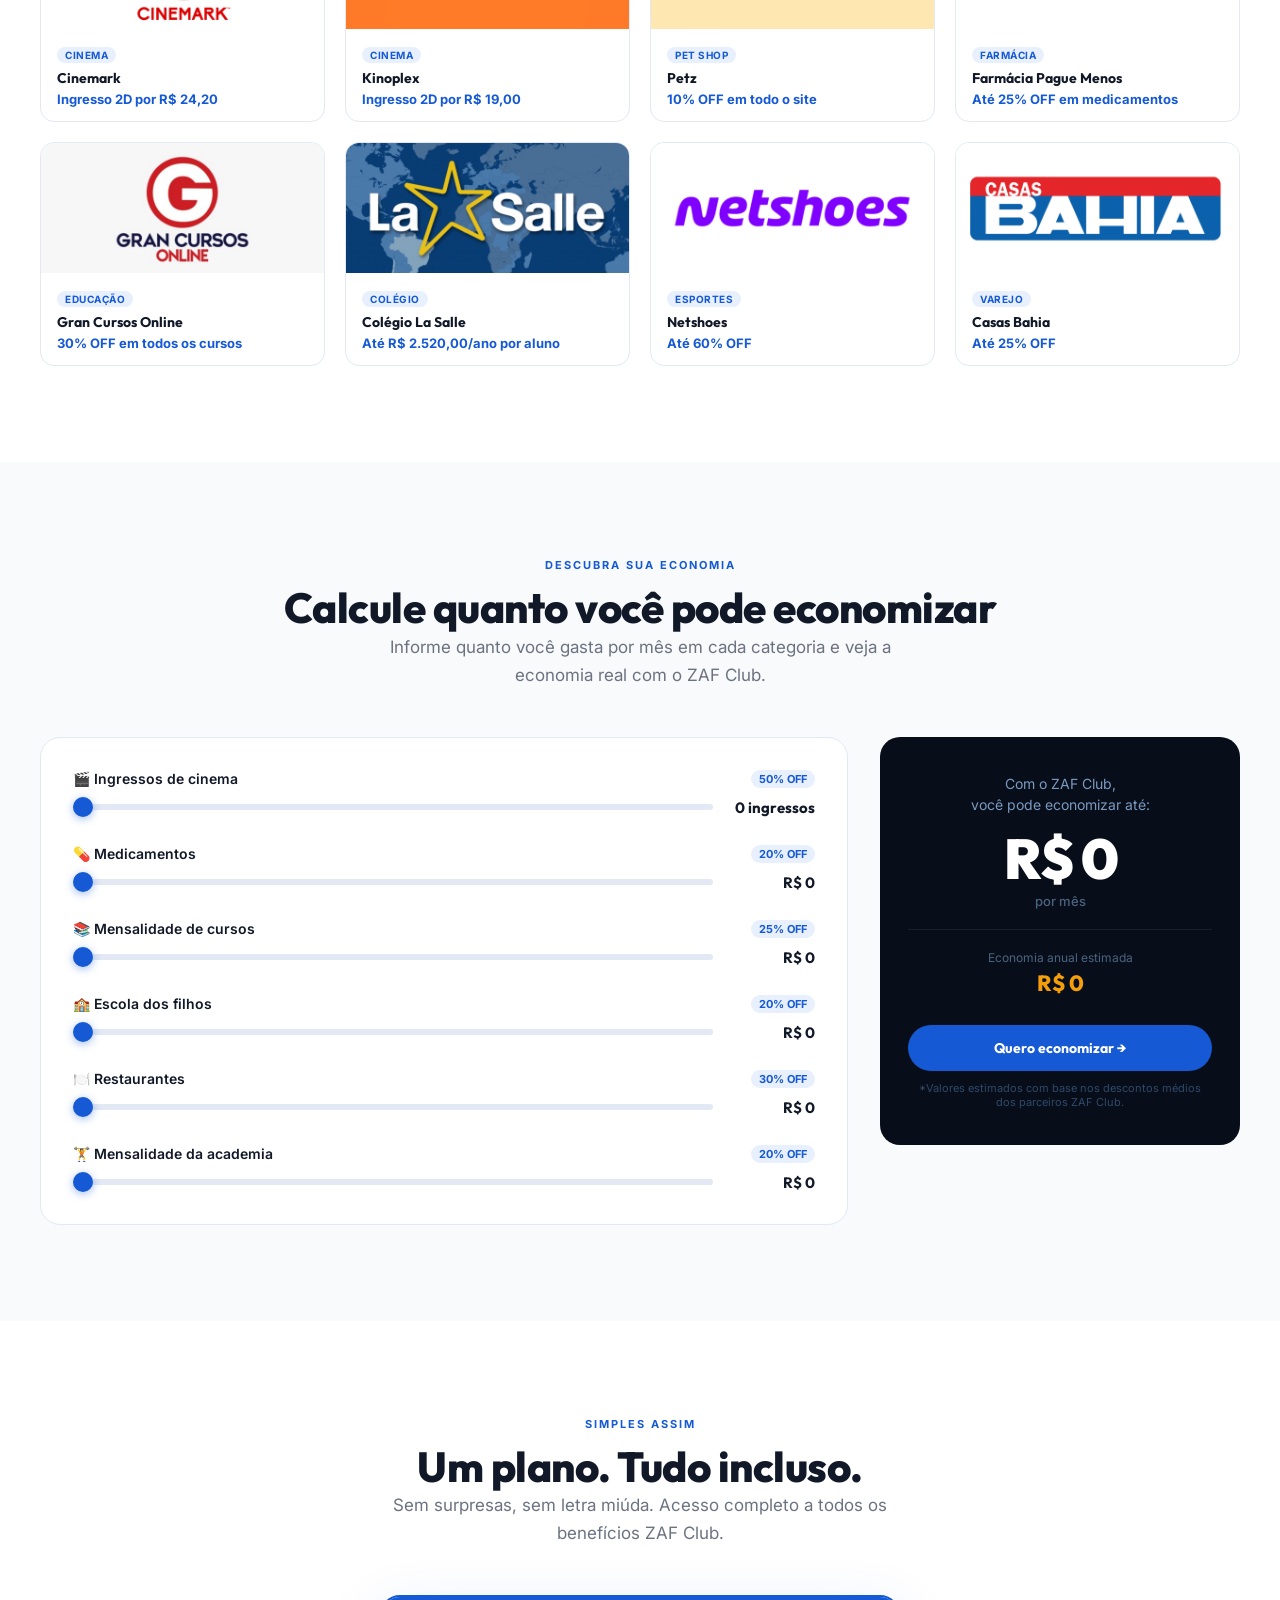
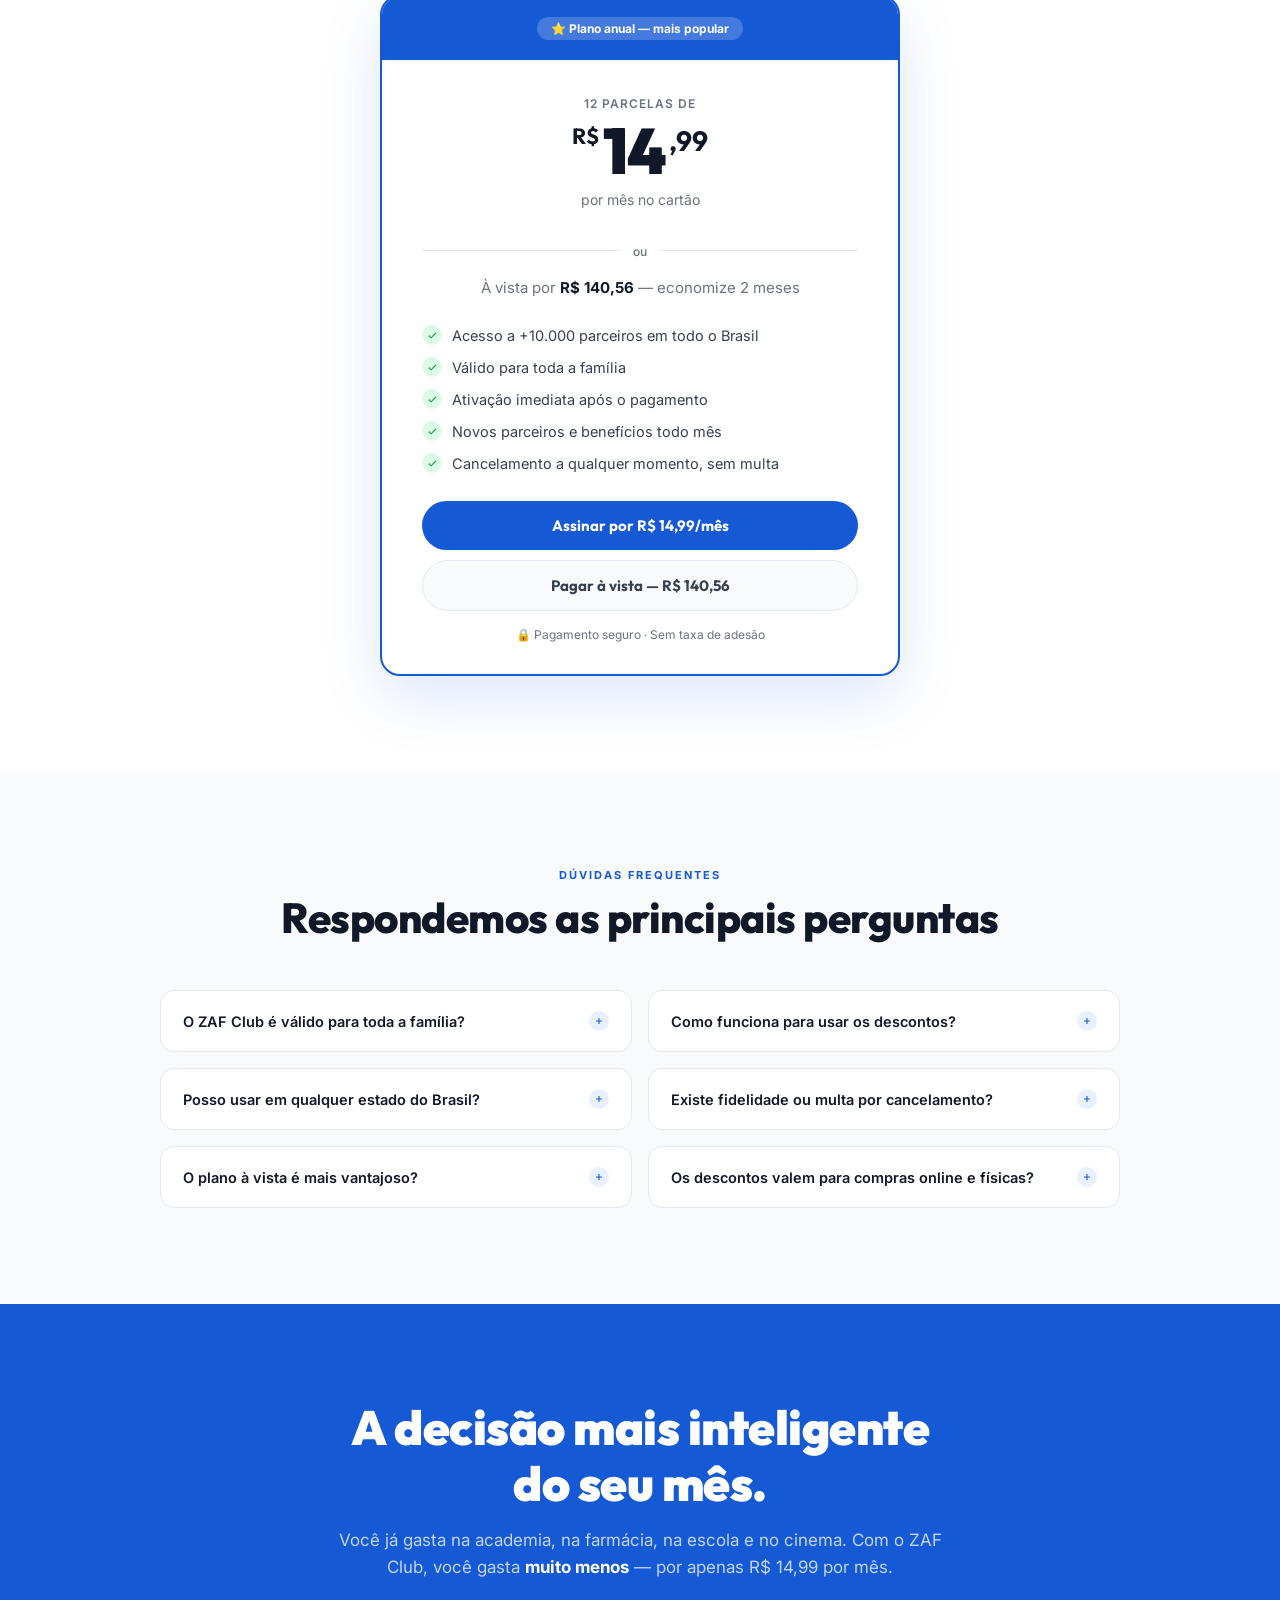
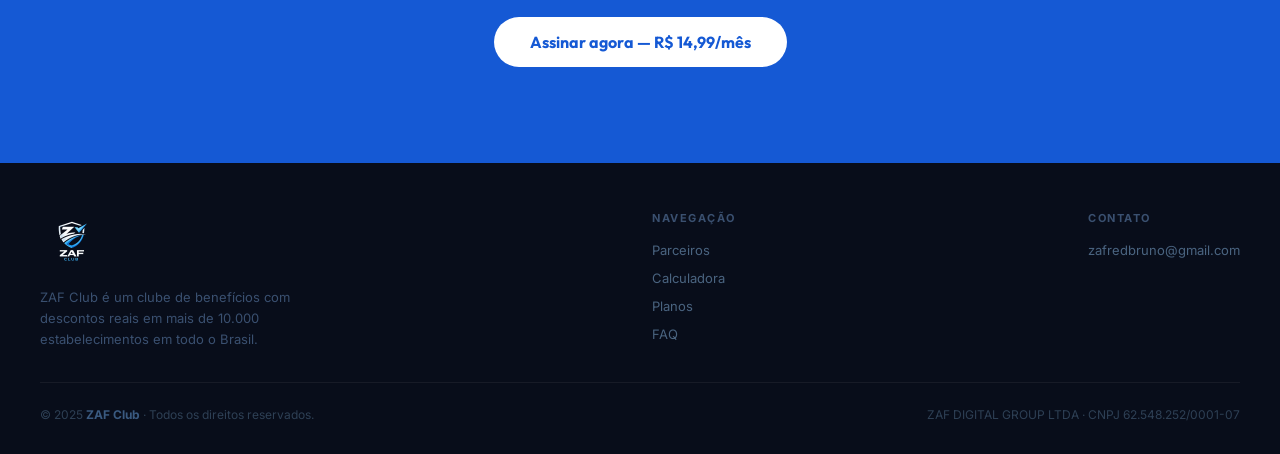
==== commit 0529016d: "feat: ZAF Club — landing page B2C com calculadora de economia Adiciona página de vendas com hero per" ====
--- a/index.html
+++ b/index.html
@@ -3,576 +3,472 @@
 <head>
   <meta charset="UTF-8" />
   <meta name="viewport" content="width=device-width, initial-scale=1.0" />
-  <title>ZAF Club — Catálogo de Benefícios</title>
-  <link rel="icon" type="image/png" href="assets/images/favicon.png" />
+  <title>ZAF Club — Clube de Benefícios</title>
+  <meta name="description" content="ZAF Club dá acesso a descontos reais em mais de 10.000 estabelecimentos — academia, farmácia, escola, cinema e muito mais. Por apenas R$ 14,99/mês." />
+  <link rel="icon" type="image/png" href="/assets/images/favicon.png" />
   <link rel="preconnect" href="https://fonts.googleapis.com" />
-  <link rel="stylesheet" href="assets/css/style.css" />
+  <link rel="stylesheet" href="/assets/css/landing.css" />
 </head>
 <body>
 
-<!-- ════════════════════════════════════════ -->
-<!--                  HERO                  -->
-<!-- ════════════════════════════════════════ -->
-<section class="hero">
-  <img class="hero-logo" src="assets/images/logo.png" alt="ZAF Club" width="200" height="200" />
-  <p class="hero-eyebrow">Clube de Benefícios</p>
-  <h1>Descontos reais nas marcas<br /><em>que você já usa</em></h1>
-  <p class="hero-sub">De academia a cinema, de escola a pet shop — tudo incluso no seu ZAF Club, em todo o Brasil.</p>
-  <div class="hero-divider"></div>
-  <div class="hero-stats">
-    <div class="hero-stat hero-stat--main">
-      <div class="hero-stat-val">+<span>10.000</span></div>
-      <div class="hero-stat-label">estabelecimentos parceiros<br>em todo o Brasil</div>
-    </div>
-    <div class="hero-stat-sep"></div>
-    <div class="hero-stat">
-      <div class="hero-stat-val"><span>100%</span></div>
-      <div class="hero-stat-label">Cobertura nacional</div>
-    </div>
-  </div>
-</section>
-
-<!-- ════════════════════════════════════════ -->
-<!--                  MAIN                  -->
-<!-- ════════════════════════════════════════ -->
-<main>
-
-  <!-- ╔══════════════════════════════════╗ -->
-  <!-- ║          EM DESTAQUE            ║ -->
-  <!-- ╚══════════════════════════════════╝ -->
-  <section class="section-destaques">
-    <div class="section-header">
-      <h2 class="section-title"><span class="star">✦</span> Em Destaque</h2>
-      <div class="section-line"></div>
-      <span class="section-count">6 parceiros</span>
-    </div>
-    <div class="partners-grid">
-
-      <!-- Nicolândia -->
-      <article class="partner-card partner-card--featured">
-        <div class="card-img card-img--featured">
-          <img src="assets/images/parceiros/nicolandia.png" alt="Nicolândia" loading="eager" decoding="async" width="600" height="300" />
-          <div class="card-cat-badge">🎡 Parque</div>
-          <div class="card-destaque-badge">✦ Destaque</div>
-        </div>
-        <div class="card-body">
-          <h3 class="card-partner-name">Nicolândia</h3>
-          <ul class="card-benefits">
-            <li class="card-benefit">
-              <div class="benefit-check"><svg fill="none" stroke="currentColor" stroke-width="2.5" viewBox="0 0 24 24"><polyline points="20 6 9 17 4 12"/></svg></div>
-              <span><span class="val-big">R$ 39,00<small>Passaporte individual — preço fixo exclusivo</small></span></span>
+<!-- ════ HEADER ════════════════════════════════════════════ -->
+<header class="site-header">
+  <a href="/">
+    <img class="header-logo" src="/assets/images/logo.png" alt="ZAF Club" width="56" height="56" />
+  </a>
+  <div class="header-cta">
+    <a href="#plano" class="btn btn-outline">Ver planos</a>
+    <a href="#plano" class="btn btn-primary">Assinar agora</a>
+  </div>
+</header>
+
+<!-- ════ HERO ══════════════════════════════════════════════ -->
+<section class="hero" id="inicio">
+  <div class="hero-inner">
+    <div class="hero-content">
+      <div class="hero-badge">✦ Clube de Benefícios</div>
+      <h1>Sua família pagando<br /><em>menos todo mês.</em></h1>
+      <p class="hero-sub">
+        ZAF Club conecta você a mais de <strong style="color:#fff">10.000 estabelecimentos parceiros</strong> em todo o Brasil.
+        Academia, farmácia, escola, cinema e muito mais — tudo com desconto real na palma da sua mão.
+      </p>
+      <div class="hero-actions">
+        <div class="hero-cta-main">
+          <a href="#plano" class="btn btn-primary btn-lg">Começar a economizar</a>
+          <span style="font-size:13px;color:#4a6480">12x de <strong style="color:#fff">R$&nbsp;14,99</strong>/mês</span>
+        </div>
+        <div class="hero-trust">
+          <span class="hero-trust-item">
+            <svg width="14" height="14" fill="none" stroke="currentColor" stroke-width="2.5" viewBox="0 0 24 24"><polyline points="20 6 9 17 4 12"/></svg>
+            Sem taxa de adesão
+          </span>
+          <span class="hero-trust-item">
+            <svg width="14" height="14" fill="none" stroke="currentColor" stroke-width="2.5" viewBox="0 0 24 24"><polyline points="20 6 9 17 4 12"/></svg>
+            Ativação imediata
+          </span>
+          <span class="hero-trust-item">
+            <svg width="14" height="14" fill="none" stroke="currentColor" stroke-width="2.5" viewBox="0 0 24 24"><polyline points="20 6 9 17 4 12"/></svg>
+            Cancele quando quiser
+          </span>
+        </div>
+      </div>
+    </div>
+    <div class="hero-visual">
+      <div class="hero-stat-card">
+        <div class="hero-stat-card-val">+<span>10.000</span></div>
+        <div class="hero-stat-card-label">estabelecimentos parceiros no Brasil</div>
+      </div>
+      <div class="hero-partner-preview">
+        <div class="hero-partner-thumb"><img src="/assets/images/parceiros/evolve.png"      alt="Evolve" /></div>
+        <div class="hero-partner-thumb"><img src="/assets/images/parceiros/bluefit.png"     alt="BlueFit" /></div>
+        <div class="hero-partner-thumb"><img src="/assets/images/parceiros/dominos.png"     alt="Domino's" /></div>
+        <div class="hero-partner-thumb"><img src="/assets/images/parceiros/cinemark.png"    alt="Cinemark" /></div>
+        <div class="hero-partner-thumb"><img src="/assets/images/parceiros/petz.png"        alt="Petz" /></div>
+        <div class="hero-partner-thumb"><img src="/assets/images/parceiros/gran-cursos.png" alt="Gran Cursos" /></div>
+      </div>
+      <div class="hero-stat-card" style="background:rgba(21,89,212,.15);border-color:rgba(21,89,212,.3)">
+        <div class="hero-stat-card-val" style="font-size:22px">Por <span>R$ 14,99</span>/mês</div>
+        <div class="hero-stat-card-label">acesso a todos os benefícios</div>
+      </div>
+    </div>
+  </div>
+</section>
+
+<!-- ════ TRUST BAR ═════════════════════════════════════════ -->
+<div class="trust-bar">
+  <div class="trust-bar-inner">
+    <div class="trust-item"><span class="trust-item-icon">⚡</span> +10.000 parceiros ativos</div>
+    <div class="trust-item"><span class="trust-item-icon">🇧🇷</span> Todo o Brasil</div>
+    <div class="trust-item"><span class="trust-item-icon">👨‍👩‍👧</span> Válido para toda a família</div>
+    <div class="trust-item"><span class="trust-item-icon">✅</span> Sem fidelidade</div>
+  </div>
+</div>
+
+<!-- ════ PARTNERS ══════════════════════════════════════════ -->
+<section class="section partners-section" id="parceiros">
+  <div class="section-inner">
+    <div class="section-header" style="text-align:center">
+      <p class="section-label">Onde seu dinheiro vai mais longe</p>
+      <h2 class="section-title">Reconhece essas marcas?</h2>
+      <p class="section-sub" style="margin:0 auto">São todas parceiras ZAF Club — e você já gasta nelas. Agora com desconto real.</p>
+    </div>
+    <div class="partners-grid-landing">
+
+      <div class="partner-tile">
+        <div class="partner-tile-img"><img src="/assets/images/parceiros/evolve.png" alt="Evolve" loading="lazy" /></div>
+        <div class="partner-tile-body">
+          <span class="partner-tile-cat">Academia</span>
+          <div class="partner-tile-name">Evolve</div>
+          <div class="partner-tile-discount">R$ 119,90/mês (de R$ 149,90)</div>
+        </div>
+      </div>
+
+      <div class="partner-tile">
+        <div class="partner-tile-img"><img src="/assets/images/parceiros/bluefit.png" alt="BlueFit" loading="lazy" /></div>
+        <div class="partner-tile-body">
+          <span class="partner-tile-cat">Academia</span>
+          <div class="partner-tile-name">BlueFit</div>
+          <div class="partner-tile-discount">R$ 139,90/mês — Plano Gold</div>
+        </div>
+      </div>
+
+      <div class="partner-tile">
+        <div class="partner-tile-img"><img src="/assets/images/parceiros/dominos.png" alt="Domino's Pizza" loading="lazy" /></div>
+        <div class="partner-tile-body">
+          <span class="partner-tile-cat">Alimentação</span>
+          <div class="partner-tile-name">Domino's Pizza</div>
+          <div class="partner-tile-discount">30% OFF no delivery</div>
+        </div>
+      </div>
+
+      <div class="partner-tile">
+        <div class="partner-tile-img"><img src="/assets/images/parceiros/sams-club.png" alt="Sam's Club" loading="lazy" /></div>
+        <div class="partner-tile-body">
+          <span class="partner-tile-cat">Atacado</span>
+          <div class="partner-tile-name">Sam's Club</div>
+          <div class="partner-tile-discount">50% OFF na assinatura</div>
+        </div>
+      </div>
+
+      <div class="partner-tile">
+        <div class="partner-tile-img"><img src="/assets/images/parceiros/cinemark.png" alt="Cinemark" loading="lazy" /></div>
+        <div class="partner-tile-body">
+          <span class="partner-tile-cat">Cinema</span>
+          <div class="partner-tile-name">Cinemark</div>
+          <div class="partner-tile-discount">Ingresso 2D por R$ 24,20</div>
+        </div>
+      </div>
+
+      <div class="partner-tile">
+        <div class="partner-tile-img"><img src="/assets/images/parceiros/kinoplex.png" alt="Kinoplex" loading="lazy" /></div>
+        <div class="partner-tile-body">
+          <span class="partner-tile-cat">Cinema</span>
+          <div class="partner-tile-name">Kinoplex</div>
+          <div class="partner-tile-discount">Ingresso 2D por R$ 19,00</div>
+        </div>
+      </div>
+
+      <div class="partner-tile">
+        <div class="partner-tile-img"><img src="/assets/images/parceiros/petz.png" alt="Petz" loading="lazy" /></div>
+        <div class="partner-tile-body">
+          <span class="partner-tile-cat">Pet Shop</span>
+          <div class="partner-tile-name">Petz</div>
+          <div class="partner-tile-discount">10% OFF em todo o site</div>
+        </div>
+      </div>
+
+      <div class="partner-tile">
+        <div class="partner-tile-img"><img src="/assets/images/parceiros/pague-menos.png" alt="Pague Menos" loading="lazy" /></div>
+        <div class="partner-tile-body">
+          <span class="partner-tile-cat">Farmácia</span>
+          <div class="partner-tile-name">Farmácia Pague Menos</div>
+          <div class="partner-tile-discount">Até 25% OFF em medicamentos</div>
+        </div>
+      </div>
+
+      <div class="partner-tile">
+        <div class="partner-tile-img"><img src="/assets/images/parceiros/gran-cursos.png" alt="Gran Cursos" loading="lazy" /></div>
+        <div class="partner-tile-body">
+          <span class="partner-tile-cat">Educação</span>
+          <div class="partner-tile-name">Gran Cursos Online</div>
+          <div class="partner-tile-discount">30% OFF em todos os cursos</div>
+        </div>
+      </div>
+
+      <div class="partner-tile">
+        <div class="partner-tile-img"><img src="/assets/images/parceiros/la-salle.png" alt="La Salle" loading="lazy" /></div>
+        <div class="partner-tile-body">
+          <span class="partner-tile-cat">Colégio</span>
+          <div class="partner-tile-name">Colégio La Salle</div>
+          <div class="partner-tile-discount">Até R$ 2.520,00/ano por aluno</div>
+        </div>
+      </div>
+
+      <div class="partner-tile">
+        <div class="partner-tile-img"><img src="/assets/images/parceiros/netshoes.png" alt="Netshoes" loading="lazy" /></div>
+        <div class="partner-tile-body">
+          <span class="partner-tile-cat">Esportes</span>
+          <div class="partner-tile-name">Netshoes</div>
+          <div class="partner-tile-discount">Até 60% OFF</div>
+        </div>
+      </div>
+
+      <div class="partner-tile">
+        <div class="partner-tile-img"><img src="/assets/images/parceiros/casas-bahia.png" alt="Casas Bahia" loading="lazy" /></div>
+        <div class="partner-tile-body">
+          <span class="partner-tile-cat">Varejo</span>
+          <div class="partner-tile-name">Casas Bahia</div>
+          <div class="partner-tile-discount">Até 25% OFF</div>
+        </div>
+      </div>
+
+    </div>
+  </div>
+</section>
+
+<!-- ════ CALCULATOR ════════════════════════════════════════ -->
+<section class="section calculator-section" id="calculadora">
+  <div class="section-inner">
+    <div class="section-header" style="text-align:center">
+      <p class="section-label">Descubra sua economia</p>
+      <h2 class="section-title">Calcule quanto você pode economizar</h2>
+      <p class="section-sub" style="margin:0 auto">Informe quanto você gasta por mês em cada categoria e veja a economia real com o ZAF Club.</p>
+    </div>
+    <div class="calc-grid">
+
+      <!-- SLIDERS -->
+      <div class="calc-sliders">
+
+        <div class="calc-slider-row">
+          <div class="calc-slider-header">
+            <span class="calc-slider-label">🎬 Ingressos de cinema</span>
+            <span class="calc-slider-discount">50% OFF</span>
+          </div>
+          <div class="calc-slider-value-row">
+            <input type="range" class="calc-range" data-key="ingressos" min="0" max="20" step="1" value="0" />
+            <span class="calc-val-display" id="val-ingressos">0 ingressos</span>
+          </div>
+        </div>
+
+        <div class="calc-slider-row">
+          <div class="calc-slider-header">
+            <span class="calc-slider-label">💊 Medicamentos</span>
+            <span class="calc-slider-discount">20% OFF</span>
+          </div>
+          <div class="calc-slider-value-row">
+            <input type="range" class="calc-range" data-key="medicamentos" min="0" max="1000" step="20" value="0" />
+            <span class="calc-val-display" id="val-medicamentos">R$ 0</span>
+          </div>
+        </div>
+
+        <div class="calc-slider-row">
+          <div class="calc-slider-header">
+            <span class="calc-slider-label">📚 Mensalidade de cursos</span>
+            <span class="calc-slider-discount">25% OFF</span>
+          </div>
+          <div class="calc-slider-value-row">
+            <input type="range" class="calc-range" data-key="cursos" min="0" max="3000" step="50" value="0" />
+            <span class="calc-val-display" id="val-cursos">R$ 0</span>
+          </div>
+        </div>
+
+        <div class="calc-slider-row">
+          <div class="calc-slider-header">
+            <span class="calc-slider-label">🏫 Escola dos filhos</span>
+            <span class="calc-slider-discount">20% OFF</span>
+          </div>
+          <div class="calc-slider-value-row">
+            <input type="range" class="calc-range" data-key="escolas" min="0" max="5000" step="100" value="0" />
+            <span class="calc-val-display" id="val-escolas">R$ 0</span>
+          </div>
+        </div>
+
+        <div class="calc-slider-row">
+          <div class="calc-slider-header">
+            <span class="calc-slider-label">🍽️ Restaurantes</span>
+            <span class="calc-slider-discount">30% OFF</span>
+          </div>
+          <div class="calc-slider-value-row">
+            <input type="range" class="calc-range" data-key="restaurantes" min="0" max="2000" step="50" value="0" />
+            <span class="calc-val-display" id="val-restaurantes">R$ 0</span>
+          </div>
+        </div>
+
+        <div class="calc-slider-row">
+          <div class="calc-slider-header">
+            <span class="calc-slider-label">🏋️ Mensalidade da academia</span>
+            <span class="calc-slider-discount">20% OFF</span>
+          </div>
+          <div class="calc-slider-value-row">
+            <input type="range" class="calc-range" data-key="academia" min="0" max="500" step="10" value="0" />
+            <span class="calc-val-display" id="val-academia">R$ 0</span>
+          </div>
+        </div>
+
+      </div>
+
+      <!-- RESULT CARD -->
+      <div class="calc-result">
+        <p class="calc-result-label">Com o ZAF Club,<br />você pode economizar até:</p>
+        <div class="calc-result-val" id="calc-result-val" data-current="0">R$ 0</div>
+        <p class="calc-result-period">por mês</p>
+        <div class="calc-result-year">
+          <p class="calc-result-year-label">Economia anual estimada</p>
+          <div class="calc-result-year-val" id="calc-result-year">R$ 0</div>
+        </div>
+        <div class="calc-result-cta">
+          <a href="#plano" class="btn">Quero economizar →</a>
+        </div>
+        <p class="calc-result-note">*Valores estimados com base nos descontos médios dos parceiros ZAF Club.</p>
+      </div>
+
+    </div>
+  </div>
+</section>
+
+<!-- ════ PRICING ═══════════════════════════════════════════ -->
+<section class="section pricing-section" id="plano">
+  <div class="section-inner">
+    <div class="section-header" style="text-align:center">
+      <p class="section-label">Simples assim</p>
+      <h2 class="section-title">Um plano. Tudo incluso.</h2>
+      <p class="section-sub" style="margin:0 auto">Sem surpresas, sem letra miúda. Acesso completo a todos os benefícios ZAF Club.</p>
+    </div>
+    <div class="pricing-wrapper">
+      <div class="pricing-card">
+        <div class="pricing-card-top">
+          <div class="pricing-badge">⭐ Plano anual — mais popular</div>
+        </div>
+        <div class="pricing-card-body">
+          <div class="pricing-main">
+            <p class="pricing-period-label">12 parcelas de</p>
+            <div class="pricing-amount">
+              <span class="pricing-currency">R$</span>
+              <span class="pricing-value">14</span>
+              <span class="pricing-cents">,99</span>
+            </div>
+            <p class="pricing-freq">por mês no cartão</p>
+          </div>
+          <div class="pricing-divider"><span>ou</span></div>
+          <p class="pricing-avista">À vista por <strong>R$ 140,56</strong> — economize 2 meses</p>
+          <ul class="pricing-features">
+            <li class="pricing-feature">
+              <div class="pricing-check"><svg fill="none" stroke="currentColor" stroke-width="2.5" viewBox="0 0 24 24"><polyline points="20 6 9 17 4 12"/></svg></div>
+              Acesso a +10.000 parceiros em todo o Brasil
+            </li>
+            <li class="pricing-feature">
+              <div class="pricing-check"><svg fill="none" stroke="currentColor" stroke-width="2.5" viewBox="0 0 24 24"><polyline points="20 6 9 17 4 12"/></svg></div>
+              Válido para toda a família
+            </li>
+            <li class="pricing-feature">
+              <div class="pricing-check"><svg fill="none" stroke="currentColor" stroke-width="2.5" viewBox="0 0 24 24"><polyline points="20 6 9 17 4 12"/></svg></div>
+              Ativação imediata após o pagamento
+            </li>
+            <li class="pricing-feature">
+              <div class="pricing-check"><svg fill="none" stroke="currentColor" stroke-width="2.5" viewBox="0 0 24 24"><polyline points="20 6 9 17 4 12"/></svg></div>
+              Novos parceiros e benefícios todo mês
+            </li>
+            <li class="pricing-feature">
+              <div class="pricing-check"><svg fill="none" stroke="currentColor" stroke-width="2.5" viewBox="0 0 24 24"><polyline points="20 6 9 17 4 12"/></svg></div>
+              Cancelamento a qualquer momento, sem multa
             </li>
           </ul>
-        </div>
-      </article>
-
-      <!-- Acqua Cerrado -->
-      <article class="partner-card partner-card--featured">
-        <div class="card-img card-img--featured">
-          <img src="assets/images/parceiros/acqua-cerrado.png" alt="Acqua Cerrado Park Hotel" loading="eager" decoding="async" width="600" height="300" />
-          <div class="card-cat-badge">🏨 Hotel & Clube</div>
-          <div class="card-destaque-badge">✦ Destaque</div>
-        </div>
-        <div class="card-body">
-          <h3 class="card-partner-name">Acqua Cerrado Park Hotel</h3>
-          <ul class="card-benefits">
-            <li class="card-benefit">
-              <div class="benefit-check"><svg fill="none" stroke="currentColor" stroke-width="2.5" viewBox="0 0 24 24"><polyline points="20 6 9 17 4 12"/></svg></div>
-              <span><span class="val-big">De <s style="opacity:.45;font-size:75%">R$&nbsp;390,00</s> por apenas R$ 200,00<small>Cartão Acqua — validade 1 ano</small></span></span>
-            </li>
-            <li class="card-benefit">
-              <div class="benefit-check"><svg fill="none" stroke="currentColor" stroke-width="2.5" viewBox="0 0 24 24"><polyline points="20 6 9 17 4 12"/></svg></div>
-              <span>Acesso ao Clube Itiquira Park + Clube Acqua Cerrado</span>
-            </li>
-            <li class="card-benefit">
-              <div class="benefit-check"><svg fill="none" stroke="currentColor" stroke-width="2.5" viewBox="0 0 24 24"><polyline points="20 6 9 17 4 12"/></svg></div>
-              <span><span class="val">50% OFF</span> Passaporte Nicolândia · <span class="val">30% OFF</span> Clínica Matsumoto</span>
-            </li>
-            <li class="card-benefit">
-              <div class="benefit-check"><svg fill="none" stroke="currentColor" stroke-width="2.5" viewBox="0 0 24 24"><polyline points="20 6 9 17 4 12"/></svg></div>
-              <span><span class="val">35% OFF</span> Lab. Exato · <span class="val">15% OFF</span> Óticas Requinth</span>
-            </li>
-            <li class="card-benefit">
-              <div class="benefit-check"><svg fill="none" stroke="currentColor" stroke-width="2.5" viewBox="0 0 24 24"><polyline points="20 6 9 17 4 12"/></svg></div>
-              <span><span class="val">10% cashback</span> nas 6 primeiras parcelas — Consórcio Ademicon</span>
-            </li>
-          </ul>
-        </div>
-      </article>
-
-      <!-- Evolve -->
-      <article class="partner-card partner-card--featured">
-        <div class="card-img card-img--featured">
-          <img src="assets/images/parceiros/evolve.png" alt="Evolve" loading="eager" decoding="async" width="600" height="300" />
-          <div class="card-cat-badge">🏋️ Academia</div>
-          <div class="card-destaque-badge">✦ Destaque</div>
-        </div>
-        <div class="card-body">
-          <h3 class="card-partner-name">Evolve</h3>
-          <ul class="card-benefits">
-            <li class="card-benefit">
-              <div class="benefit-check"><svg fill="none" stroke="currentColor" stroke-width="2.5" viewBox="0 0 24 24"><polyline points="20 6 9 17 4 12"/></svg></div>
-              <span><span class="val-big">De <s style="opacity:.45;font-size:75%">R$&nbsp;149,90</s> por R$ 119,90<small>mensalidade com ZAF Club</small></span></span>
-            </li>
-            <li class="card-benefit">
-              <div class="benefit-check"><svg fill="none" stroke="currentColor" stroke-width="2.5" viewBox="0 0 24 24"><polyline points="20 6 9 17 4 12"/></svg></div>
-              <span>Economize <span class="val">R$ 360,00 por ano</span> na academia!</span>
-            </li>
-          </ul>
-        </div>
-      </article>
-
-      <!-- BlueFit -->
-      <article class="partner-card partner-card--featured">
-        <div class="card-img card-img--featured">
-          <img src="assets/images/parceiros/bluefit.png" alt="BlueFit" loading="eager" decoding="async" width="600" height="300" />
-          <div class="card-cat-badge">🏋️ Academia</div>
-          <div class="card-destaque-badge">✦ Destaque</div>
-        </div>
-        <div class="card-body">
-          <h3 class="card-partner-name">BlueFit</h3>
-          <ul class="card-benefits">
-            <li class="card-benefit">
-              <div class="benefit-check"><svg fill="none" stroke="currentColor" stroke-width="2.5" viewBox="0 0 24 24"><polyline points="20 6 9 17 4 12"/></svg></div>
-              <span><span class="val-big">R$ 139,90<small>Plano Gold Convênio — 12 meses</small></span></span>
-            </li>
-            <li class="card-benefit">
-              <div class="benefit-check"><svg fill="none" stroke="currentColor" stroke-width="2.5" viewBox="0 0 24 24"><polyline points="20 6 9 17 4 12"/></svg></div>
-              <span>Todas as unidades + aulas coletivas · sem restrição de horários</span>
-            </li>
-          </ul>
-        </div>
-      </article>
-
-      <!-- La Salle -->
-      <article class="partner-card partner-card--featured">
-        <div class="card-img card-img--featured">
-          <img src="assets/images/parceiros/la-salle.png" alt="Colégio La Salle" loading="eager" decoding="async" width="600" height="300" />
-          <div class="card-cat-badge">🏫 Colégio</div>
-          <div class="card-destaque-badge">✦ Destaque</div>
-        </div>
-        <div class="card-body">
-          <h3 class="card-partner-name">Colégio La Salle</h3>
-          <ul class="card-benefits">
-            <li class="card-benefit">
-              <div class="benefit-check"><svg fill="none" stroke="currentColor" stroke-width="2.5" viewBox="0 0 24 24"><polyline points="20 6 9 17 4 12"/></svg></div>
-              <span><span class="val-big">Até R$ 2.520,00<small>de desconto por ano, por aluno</small></span></span>
-            </li>
-            <li class="card-benefit">
-              <div class="benefit-check"><svg fill="none" stroke="currentColor" stroke-width="2.5" viewBox="0 0 24 24"><polyline points="20 6 9 17 4 12"/></svg></div>
-              <span><span class="val">10% OFF</span> nas mensalidades — todos os níveis de ensino</span>
-            </li>
-          </ul>
-          <p style="font-size:11px;color:var(--muted);margin-top:12px">Na mensalidade do Ensino Médio: R$ 2.100,00</p>
-        </div>
-      </article>
-
-      <!-- Mackenzie -->
-      <article class="partner-card partner-card--featured">
-        <div class="card-img card-img--featured">
-          <img src="assets/images/parceiros/mackenzie.png" alt="Colégio Mackenzie" loading="eager" decoding="async" width="600" height="300" />
-          <div class="card-cat-badge">🏫 Colégio</div>
-          <div class="card-destaque-badge">✦ Destaque</div>
-        </div>
-        <div class="card-body">
-          <h3 class="card-partner-name">Col. Presbiteriano Mackenzie</h3>
-          <ul class="card-benefits">
-            <li class="card-benefit">
-              <div class="benefit-check"><svg fill="none" stroke="currentColor" stroke-width="2.5" viewBox="0 0 24 24"><polyline points="20 6 9 17 4 12"/></svg></div>
-              <span><span class="val-big">Até R$ 7.876,80<small>de economia por ano!</small></span></span>
-            </li>
-            <li class="card-benefit">
-              <div class="benefit-check"><svg fill="none" stroke="currentColor" stroke-width="2.5" viewBox="0 0 24 24"><polyline points="20 6 9 17 4 12"/></svg></div>
-              <span>Ed. Infantil · Fundamental · Médio: <span class="val">15% OFF</span></span>
-            </li>
-          </ul>
-          <p style="font-size:11px;color:var(--muted);margin-top:12px">Na mensalidade do ensino médio (1ª à 3ª série): R$ 4.376,00</p>
-        </div>
-      </article>
-
-    </div>
-  </section>
-
-  <!-- ╔══════════════════════════════════╗ -->
-  <!-- ║       TODOS OS PARCEIROS        ║ -->
-  <!-- ╚══════════════════════════════════╝ -->
-  <section class="section-todos">
-    <div class="section-header">
-      <h2 class="section-title">Todos os Parceiros</h2>
-      <div class="section-line"></div>
-      <span class="section-count">18 parceiros</span>
-    </div>
-    <div class="partners-grid">
-
-      <!-- Julio Adnet -->
-      <article class="partner-card">
-        <div class="card-img">
-          <img src="assets/images/parceiros/julio-adnet.png" alt="Julio Adnet" loading="lazy" decoding="async" width="600" height="300" />
-          <div class="card-cat-badge">🏋️ Academia</div>
-        </div>
-        <div class="card-body">
-          <h3 class="card-partner-name">Julio Adnet</h3>
-          <ul class="card-benefits">
-            <li class="card-benefit">
-              <div class="benefit-check"><svg fill="none" stroke="currentColor" stroke-width="2.5" viewBox="0 0 24 24"><polyline points="20 6 9 17 4 12"/></svg></div>
-              <span><span class="val">50% OFF</span> na taxa de adesão</span>
-            </li>
-            <li class="card-benefit">
-              <div class="benefit-check"><svg fill="none" stroke="currentColor" stroke-width="2.5" viewBox="0 0 24 24"><polyline points="20 6 9 17 4 12"/></svg></div>
-              <span><span class="val">10% OFF</span> na mensalidade — plano anual</span>
-            </li>
-          </ul>
-        </div>
-      </article>
-
-      <!-- RunWay -->
-      <article class="partner-card">
-        <div class="card-img">
-          <img src="assets/images/parceiros/runway.png" alt="RunWay" loading="lazy" decoding="async" width="600" height="300" />
-          <div class="card-cat-badge">🏋️ Academia</div>
-        </div>
-        <div class="card-body">
-          <h3 class="card-partner-name">RunWay</h3>
-          <ul class="card-benefits">
-            <li class="card-benefit">
-              <div class="benefit-check"><svg fill="none" stroke="currentColor" stroke-width="2.5" viewBox="0 0 24 24"><polyline points="20 6 9 17 4 12"/></svg></div>
-              <span><span class="val">12% OFF</span> no plano anual</span>
-            </li>
-            <li class="card-benefit">
-              <div class="benefit-check"><svg fill="none" stroke="currentColor" stroke-width="2.5" viewBox="0 0 24 24"><polyline points="20 6 9 17 4 12"/></svg></div>
-              <span>Adesão por <span class="val">R$ 240,00</span></span>
-            </li>
-          </ul>
-        </div>
-      </article>
-
-      <!-- Domino's Pizza -->
-      <article class="partner-card">
-        <div class="card-img">
-          <img src="assets/images/parceiros/dominos.png" alt="Domino's Pizza" loading="lazy" decoding="async" width="600" height="300" />
-          <div class="card-cat-badge">🍕 Alimentação</div>
-        </div>
-        <div class="card-body">
-          <h3 class="card-partner-name">Domino's Pizza</h3>
-          <ul class="card-benefits">
-            <li class="card-benefit">
-              <div class="benefit-check"><svg fill="none" stroke="currentColor" stroke-width="2.5" viewBox="0 0 24 24"><polyline points="20 6 9 17 4 12"/></svg></div>
-              <span><span class="val-big">30% OFF<small>no cardápio de pizzas via delivery</small></span></span>
-            </li>
-          </ul>
-        </div>
-      </article>
-
-      <!-- Sam's Club -->
-      <article class="partner-card">
-        <div class="card-img">
-          <img src="assets/images/parceiros/sams-club.png" alt="Sam's Club" loading="lazy" decoding="async" width="600" height="300" />
-          <div class="card-cat-badge">🛒 Atacado</div>
-        </div>
-        <div class="card-body">
-          <h3 class="card-partner-name">Sam's Club</h3>
-          <ul class="card-benefits">
-            <li class="card-benefit">
-              <div class="benefit-check"><svg fill="none" stroke="currentColor" stroke-width="2.5" viewBox="0 0 24 24"><polyline points="20 6 9 17 4 12"/></svg></div>
-              <span><span class="val-big">50% OFF<small>na assinatura Sam's Club</small></span></span>
-            </li>
-            <li class="card-benefit">
-              <div class="benefit-check"><svg fill="none" stroke="currentColor" stroke-width="2.5" viewBox="0 0 24 24"><polyline points="20 6 9 17 4 12"/></svg></div>
-              <span><span class="val">+ R$ 100,00</span> de desconto na 1ª compra</span>
-            </li>
-          </ul>
-        </div>
-      </article>
-
-      <!-- Petz -->
-      <article class="partner-card">
-        <div class="card-img">
-          <img src="assets/images/parceiros/petz.png" alt="Petz" loading="lazy" decoding="async" width="600" height="300" />
-          <div class="card-cat-badge">🐾 Pet Shop</div>
-        </div>
-        <div class="card-body">
-          <h3 class="card-partner-name">Petz</h3>
-          <ul class="card-benefits">
-            <li class="card-benefit">
-              <div class="benefit-check"><svg fill="none" stroke="currentColor" stroke-width="2.5" viewBox="0 0 24 24"><polyline points="20 6 9 17 4 12"/></svg></div>
-              <span><span class="val-big">10% OFF<small>em todo o site Petz</small></span></span>
-            </li>
-          </ul>
-        </div>
-      </article>
-
-      <!-- StarVet -->
-      <article class="partner-card">
-        <div class="card-img">
-          <img src="assets/images/parceiros/starvet.png" alt="StarVet" loading="lazy" decoding="async" width="600" height="300" />
-          <div class="card-cat-badge">🏥 Veterinário</div>
-        </div>
-        <div class="card-body">
-          <h3 class="card-partner-name">StarVet</h3>
-          <ul class="card-benefits">
-            <li class="card-benefit">
-              <div class="benefit-check"><svg fill="none" stroke="currentColor" stroke-width="2.5" viewBox="0 0 24 24"><polyline points="20 6 9 17 4 12"/></svg></div>
-              <span><span class="val">10% OFF</span> programas Pró-Saúde Basic e Standard</span>
-            </li>
-            <li class="card-benefit">
-              <div class="benefit-check"><svg fill="none" stroke="currentColor" stroke-width="2.5" viewBox="0 0 24 24"><polyline points="20 6 9 17 4 12"/></svg></div>
-              <span><span class="val">15% OFF</span> em qualquer procedimento hospitalar</span>
-            </li>
-          </ul>
-        </div>
-      </article>
-
-      <!-- Baratão -->
-      <article class="partner-card">
-        <div class="card-img">
-          <img src="assets/images/parceiros/baratao.png" alt="Baratão Combustíveis" loading="lazy" decoding="async" width="600" height="300" />
-          <div class="card-cat-badge">⛽ Combustível</div>
-        </div>
-        <div class="card-body">
-          <h3 class="card-partner-name">Baratão Combustíveis</h3>
-          <ul class="card-benefits">
-            <li class="card-benefit">
-              <div class="benefit-check"><svg fill="none" stroke="currentColor" stroke-width="2.5" viewBox="0 0 24 24"><polyline points="20 6 9 17 4 12"/></svg></div>
-              <span>1ª utilização: <span class="val">R$ 0,20/litro</span></span>
-            </li>
-            <li class="card-benefit">
-              <div class="benefit-check"><svg fill="none" stroke="currentColor" stroke-width="2.5" viewBox="0 0 24 24"><polyline points="20 6 9 17 4 12"/></svg></div>
-              <span>Demais: <span class="val">R$ 0,07/litro</span></span>
-            </li>
-            <li class="card-benefit">
-              <div class="benefit-check"><svg fill="none" stroke="currentColor" stroke-width="2.5" viewBox="0 0 24 24"><polyline points="20 6 9 17 4 12"/></svg></div>
-              <span>
-                1ª compra: <span class="coupon" data-code="masterclinprimeiracompra">📋 masterclinprimeiracompra</span>
-              </span>
-            </li>
-            <li class="card-benefit">
-              <div class="benefit-check"><svg fill="none" stroke="currentColor" stroke-width="2.5" viewBox="0 0 24 24"><polyline points="20 6 9 17 4 12"/></svg></div>
-              <span>
-                Demais: <span class="coupon" data-code="masterclin">📋 masterclin</span>
-              </span>
-            </li>
-          </ul>
-        </div>
-      </article>
-
-      <!-- Pague Menos -->
-      <article class="partner-card">
-        <div class="card-img">
-          <img src="assets/images/parceiros/pague-menos.png" alt="Farmácia Pague Menos" loading="lazy" decoding="async" width="600" height="300" />
-          <div class="card-cat-badge">💊 Farmácia</div>
-        </div>
-        <div class="card-body">
-          <h3 class="card-partner-name">Farmácia Pague Menos</h3>
-          <ul class="card-benefits">
-            <li class="card-benefit">
-              <div class="benefit-check"><svg fill="none" stroke="currentColor" stroke-width="2.5" viewBox="0 0 24 24"><polyline points="20 6 9 17 4 12"/></svg></div>
-              <span>Medicamentos de marca tarjados: <span class="val">até 15% OFF</span></span>
-            </li>
-            <li class="card-benefit">
-              <div class="benefit-check"><svg fill="none" stroke="currentColor" stroke-width="2.5" viewBox="0 0 24 24"><polyline points="20 6 9 17 4 12"/></svg></div>
-              <span>Medicamentos genéricos tarjados: <span class="val">até 25% OFF</span></span>
-            </li>
-          </ul>
-        </div>
-      </article>
-
-      <!-- Thomas Jefferson -->
-      <article class="partner-card">
-        <div class="card-img">
-          <img src="assets/images/parceiros/thomas-jefferson.png" alt="Casa Thomas Jefferson" loading="lazy" decoding="async" width="600" height="300" />
-          <div class="card-cat-badge">🗣️ Idiomas</div>
-        </div>
-        <div class="card-body">
-          <h3 class="card-partner-name">Casa Thomas Jefferson</h3>
-          <ul class="card-benefits">
-            <li class="card-benefit">
-              <div class="benefit-check"><svg fill="none" stroke="currentColor" stroke-width="2.5" viewBox="0 0 24 24"><polyline points="20 6 9 17 4 12"/></svg></div>
-              <span><span class="val-big">15% OFF<small>cursos presenciais e online (exceto EAD)</small></span></span>
-            </li>
-          </ul>
-        </div>
-      </article>
-
-      <!-- CCAA -->
-      <article class="partner-card">
-        <div class="card-img">
-          <img src="assets/images/parceiros/ccaa.png" alt="CCAA" loading="lazy" decoding="async" width="600" height="300" />
-          <div class="card-cat-badge">🗣️ Idiomas</div>
-        </div>
-        <div class="card-body">
-          <h3 class="card-partner-name">CCAA</h3>
-          <ul class="card-benefits">
-            <li class="card-benefit">
-              <div class="benefit-check"><svg fill="none" stroke="currentColor" stroke-width="2.5" viewBox="0 0 24 24"><polyline points="20 6 9 17 4 12"/></svg></div>
-              <span><span class="val">50% OFF</span> nas mensalidades — 1º contrato</span>
-            </li>
-            <li class="card-benefit">
-              <div class="benefit-check"><svg fill="none" stroke="currentColor" stroke-width="2.5" viewBox="0 0 24 24"><polyline points="20 6 9 17 4 12"/></svg></div>
-              <span><span class="val">30% OFF</span> nas mensalidades — 2º contrato em diante</span>
-            </li>
-          </ul>
-        </div>
-      </article>
-
-      <!-- Católica Brasília -->
-      <article class="partner-card">
-        <div class="card-img">
-          <img src="assets/images/parceiros/colegio-catolica.png" alt="Colégio Católica Brasília" loading="lazy" decoding="async" width="600" height="300" />
-          <div class="card-cat-badge">🏫 Colégio</div>
-        </div>
-        <div class="card-body">
-          <h3 class="card-partner-name">Colégio Católica Brasília</h3>
-          <ul class="card-benefits">
-            <li class="card-benefit">
-              <div class="benefit-check"><svg fill="none" stroke="currentColor" stroke-width="2.5" viewBox="0 0 24 24"><polyline points="20 6 9 17 4 12"/></svg></div>
-              <span><span class="val-big">15% OFF<small>nas mensalidades — ingressantes e rematrículas</small></span></span>
-            </li>
-          </ul>
-        </div>
-      </article>
-
-      <!-- Colégio Sigma -->
-      <article class="partner-card">
-        <div class="card-img">
-          <img src="assets/images/parceiros/colegio-sigma.png" alt="Colégio Sigma" loading="lazy" decoding="async" width="600" height="300" />
-          <div class="card-cat-badge">🏫 Colégio · 3 unidades</div>
-        </div>
-        <div class="card-body">
-          <h3 class="card-partner-name">Colégio Sigma</h3>
-          <ul class="card-benefits">
-            <li class="card-benefit">
-              <div class="benefit-check"><svg fill="none" stroke="currentColor" stroke-width="2.5" viewBox="0 0 24 24"><polyline points="20 6 9 17 4 12"/></svg></div>
-              <span>Ed. Infantil: <span class="val">10% OFF</span></span>
-            </li>
-            <li class="card-benefit">
-              <div class="benefit-check"><svg fill="none" stroke="currentColor" stroke-width="2.5" viewBox="0 0 24 24"><polyline points="20 6 9 17 4 12"/></svg></div>
-              <span>Fundamental Iniciais: <span class="val">12% OFF</span> · Finais: <span class="val">18% OFF</span></span>
-            </li>
-            <li class="card-benefit">
-              <div class="benefit-check"><svg fill="none" stroke="currentColor" stroke-width="2.5" viewBox="0 0 24 24"><polyline points="20 6 9 17 4 12"/></svg></div>
-              <span>Ensino Médio: <span class="val">15% OFF</span></span>
-            </li>
-          </ul>
-          <p style="font-size:11px;color:var(--muted);margin-top:10px">Unidades: Águas Claras · 912 Sul · Asa Norte</p>
-        </div>
-      </article>
-
-      <!-- Gran Cursos -->
-      <article class="partner-card">
-        <div class="card-img">
-          <img src="assets/images/parceiros/gran-cursos.png" alt="Gran Cursos Online" loading="lazy" decoding="async" width="600" height="300" />
-          <div class="card-cat-badge">💻 Cursos Online</div>
-        </div>
-        <div class="card-body">
-          <h3 class="card-partner-name">Gran Cursos Online</h3>
-          <ul class="card-benefits">
-            <li class="card-benefit">
-              <div class="benefit-check"><svg fill="none" stroke="currentColor" stroke-width="2.5" viewBox="0 0 24 24"><polyline points="20 6 9 17 4 12"/></svg></div>
-              <span><span class="val-big">30% OFF<small>em todos os cursos online</small></span></span>
-            </li>
-          </ul>
-        </div>
-      </article>
-
-      <!-- Cinemark -->
-      <article class="partner-card">
-        <div class="card-img">
-          <img src="assets/images/parceiros/cinemark.png" alt="Cinemark" loading="lazy" decoding="async" width="600" height="300" />
-          <div class="card-cat-badge">🎬 Cinema</div>
-        </div>
-        <div class="card-body">
-          <h3 class="card-partner-name">Cinemark</h3>
-          <ul class="card-benefits">
-            <li class="card-benefit">
-              <div class="benefit-check"><svg fill="none" stroke="currentColor" stroke-width="2.5" viewBox="0 0 24 24"><polyline points="20 6 9 17 4 12"/></svg></div>
-              <span><span class="val-big">R$ 24,20<small>Ingresso virtual 2D — salas convencionais (+R$&nbsp;1,90 de taxa)</small></span></span>
-            </li>
-          </ul>
-        </div>
-      </article>
-
-      <!-- Kinoplex -->
-      <article class="partner-card">
-        <div class="card-img">
-          <img src="assets/images/parceiros/kinoplex.png" alt="Kinoplex" loading="lazy" decoding="async" width="600" height="300" />
-          <div class="card-cat-badge">🎬 Cinema</div>
-        </div>
-        <div class="card-body">
-          <h3 class="card-partner-name">Kinoplex</h3>
-          <ul class="card-benefits">
-            <li class="card-benefit">
-              <div class="benefit-check"><svg fill="none" stroke="currentColor" stroke-width="2.5" viewBox="0 0 24 24"><polyline points="20 6 9 17 4 12"/></svg></div>
-              <span><span class="val-big">R$ 19,00<small>Ingresso virtual 2D — salas convencionais (+R$&nbsp;1,90 de taxa)</small></span></span>
-            </li>
-          </ul>
-        </div>
-      </article>
-
-      <!-- Casas Bahia -->
-      <article class="partner-card">
-        <div class="card-img">
-          <img src="assets/images/parceiros/casas-bahia.png" alt="Casas Bahia" loading="lazy" decoding="async" width="600" height="300" />
-          <div class="card-cat-badge">🏠 Varejo Online</div>
-        </div>
-        <div class="card-body">
-          <h3 class="card-partner-name">Casas Bahia</h3>
-          <ul class="card-benefits">
-            <li class="card-benefit">
-              <div class="benefit-check"><svg fill="none" stroke="currentColor" stroke-width="2.5" viewBox="0 0 24 24"><polyline points="20 6 9 17 4 12"/></svg></div>
-              <span><span class="val-big">até 25% OFF<small>no hotsite exclusivo da parceria</small></span></span>
-            </li>
-          </ul>
-        </div>
-      </article>
-
-      <!-- Centauro -->
-      <article class="partner-card">
-        <div class="card-img">
-          <img src="assets/images/parceiros/centauro.png" alt="Centauro" loading="lazy" decoding="async" width="600" height="300" />
-          <div class="card-cat-badge">⚽ Esportes</div>
-        </div>
-        <div class="card-body">
-          <h3 class="card-partner-name">Centauro</h3>
-          <ul class="card-benefits">
-            <li class="card-benefit">
-              <div class="benefit-check"><svg fill="none" stroke="currentColor" stroke-width="2.5" viewBox="0 0 24 24"><polyline points="20 6 9 17 4 12"/></svg></div>
-              <span><span class="val-big">10% OFF<small>na seleção especial do site</small></span></span>
-            </li>
-          </ul>
-        </div>
-      </article>
-
-      <!-- Netshoes -->
-      <article class="partner-card">
-        <div class="card-img">
-          <img src="assets/images/parceiros/netshoes.png" alt="Netshoes" loading="lazy" decoding="async" width="600" height="300" />
-          <div class="card-cat-badge">👟 Esportes</div>
-        </div>
-        <div class="card-body">
-          <h3 class="card-partner-name">Netshoes</h3>
-          <ul class="card-benefits">
-            <li class="card-benefit">
-              <div class="benefit-check"><svg fill="none" stroke="currentColor" stroke-width="2.5" viewBox="0 0 24 24"><polyline points="20 6 9 17 4 12"/></svg></div>
-              <span><span class="val-big">até 60% OFF<small>+ desconto adicional exclusivo da parceria</small></span></span>
-            </li>
-          </ul>
-        </div>
-      </article>
-
-    </div>
-  </section>
-
-</main>
-
-<!-- ════════════════════════════════════════ -->
-<!--                FOOTER                  -->
-<!-- ════════════════════════════════════════ -->
-<footer>
-  <img class="footer-logo" src="assets/images/logo.png" alt="ZAF Club" width="80" height="80" />
-  <p>© 2025 <strong>ZAF Club</strong> · Clube de Benefícios · Mais de <strong>+10.000 estabelecimentos parceiros</strong> em todo o Brasil.</p>
-  <p class="cnpj">ZAF DIGITAL GROUP LTDA · CNPJ 62.548.252/0001-07</p>
+          <div class="pricing-cta-group">
+            <!-- TODO: substituir href pelo link de pagamento -->
+            <a href="#" class="btn btn-primary">Assinar por R$ 14,99/mês</a>
+            <a href="#" class="btn btn-secondary">Pagar à vista — R$ 140,56</a>
+          </div>
+          <p class="pricing-guarantee">🔒 Pagamento seguro · Sem taxa de adesão</p>
+        </div>
+      </div>
+    </div>
+  </div>
+</section>
+
+<!-- ════ FAQ ════════════════════════════════════════════════ -->
+<section class="section faq-section" id="faq">
+  <div class="section-inner">
+    <div class="section-header" style="text-align:center">
+      <p class="section-label">Dúvidas frequentes</p>
+      <h2 class="section-title">Respondemos as principais perguntas</h2>
+    </div>
+    <div class="faq-grid">
+
+      <details class="faq-item">
+        <summary class="faq-q">
+          O ZAF Club é válido para toda a família?
+          <span class="faq-arrow"><svg fill="none" stroke="currentColor" stroke-width="2.5" viewBox="0 0 24 24"><line x1="12" y1="5" x2="12" y2="19"/><line x1="5" y1="12" x2="19" y2="12"/></svg></span>
+        </summary>
+        <div class="faq-a">Sim! Um único plano cobre você, seu cônjuge e seus filhos sem nenhum custo adicional. Toda a família aproveita os descontos.</div>
+      </details>
+
+      <details class="faq-item">
+        <summary class="faq-q">
+          Como funciona para usar os descontos?
+          <span class="faq-arrow"><svg fill="none" stroke="currentColor" stroke-width="2.5" viewBox="0 0 24 24"><line x1="12" y1="5" x2="12" y2="19"/><line x1="5" y1="12" x2="19" y2="12"/></svg></span>
+        </summary>
+        <div class="faq-a">Após a contratação, você recebe acesso à plataforma ZAF Club com todos os parceiros e as instruções de como ativar cada benefício — direto pelo celular ou computador.</div>
+      </details>
+
+      <details class="faq-item">
+        <summary class="faq-q">
+          Posso usar em qualquer estado do Brasil?
+          <span class="faq-arrow"><svg fill="none" stroke="currentColor" stroke-width="2.5" viewBox="0 0 24 24"><line x1="12" y1="5" x2="12" y2="19"/><line x1="5" y1="12" x2="19" y2="12"/></svg></span>
+        </summary>
+        <div class="faq-a">Sim! Temos mais de 10.000 parceiros ativos em todo o território nacional. Onde você estiver, terá acesso a algum benefício ZAF Club.</div>
+      </details>
+
+      <details class="faq-item">
+        <summary class="faq-q">
+          Existe fidelidade ou multa por cancelamento?
+          <span class="faq-arrow"><svg fill="none" stroke="currentColor" stroke-width="2.5" viewBox="0 0 24 24"><line x1="12" y1="5" x2="12" y2="19"/><line x1="5" y1="12" x2="19" y2="12"/></svg></span>
+        </summary>
+        <div class="faq-a">Não. Você pode cancelar quando quiser, sem multa e sem burocracia. Sua satisfação é o que importa.</div>
+      </details>
+
+      <details class="faq-item">
+        <summary class="faq-q">
+          O plano à vista é mais vantajoso?
+          <span class="faq-arrow"><svg fill="none" stroke="currentColor" stroke-width="2.5" viewBox="0 0 24 24"><line x1="12" y1="5" x2="12" y2="19"/><line x1="5" y1="12" x2="19" y2="12"/></svg></span>
+        </summary>
+        <div class="faq-a">Com certeza! No plano à vista você paga R$ 140,56, equivalente a 2 meses gratuitos em comparação ao valor mensal. É a melhor opção para quem quer economizar ao máximo.</div>
+      </details>
+
+      <details class="faq-item">
+        <summary class="faq-q">
+          Os descontos valem para compras online e físicas?
+          <span class="faq-arrow"><svg fill="none" stroke="currentColor" stroke-width="2.5" viewBox="0 0 24 24"><line x1="12" y1="5" x2="12" y2="19"/><line x1="5" y1="12" x2="19" y2="12"/></svg></span>
+        </summary>
+        <div class="faq-a">Depende do parceiro. Muitos oferecem benefícios tanto em lojas físicas quanto online — as condições de cada parceiro são descritas detalhadamente na plataforma.</div>
+      </details>
+
+    </div>
+  </div>
+</section>
+
+<!-- ════ FINAL CTA ══════════════════════════════════════════ -->
+<section class="final-cta">
+  <div class="final-cta-inner">
+    <h2>A decisão mais inteligente<br />do seu mês.</h2>
+    <p>Você já gasta na academia, na farmácia, na escola e no cinema. Com o ZAF Club, você gasta <strong style="color:#fff">muito menos</strong> — por apenas R$ 14,99 por mês.</p>
+    <div class="final-cta-actions">
+      <!-- TODO: substituir href pelo link de pagamento -->
+      <a href="#" class="btn btn-white btn-lg">Assinar agora — R$ 14,99/mês</a>
+    </div>
+  </div>
+</section>
+
+<!-- ════ FOOTER ═════════════════════════════════════════════ -->
+<footer class="site-footer">
+  <div class="footer-inner">
+    <div class="footer-top">
+      <div>
+        <img class="footer-logo-img" src="/assets/images/logo.png" alt="ZAF Club" width="64" height="64" />
+        <p class="footer-desc">ZAF Club é um clube de benefícios com descontos reais em mais de 10.000 estabelecimentos em todo o Brasil.</p>
+      </div>
+      <div>
+        <p class="footer-col-title">Navegação</p>
+        <ul class="footer-links">
+          <li><a href="#parceiros">Parceiros</a></li>
+          <li><a href="#calculadora">Calculadora</a></li>
+          <li><a href="#plano">Planos</a></li>
+          <li><a href="#faq">FAQ</a></li>
+        </ul>
+      </div>
+      <div>
+        <p class="footer-col-title">Contato</p>
+        <ul class="footer-links">
+          <li><a href="mailto:zafredbruno@gmail.com">zafredbruno@gmail.com</a></li>
+        </ul>
+      </div>
+    </div>
+    <div class="footer-bottom">
+      <p class="footer-copy">© 2025 <strong>ZAF Club</strong> · Todos os direitos reservados.</p>
+      <p class="footer-copy">ZAF DIGITAL GROUP LTDA · CNPJ 62.548.252/0001-07</p>
+    </div>
+  </div>
 </footer>
 
-<script src="assets/js/main.js"></script>
+<script src="/assets/js/landing.js"></script>
 </body>
 </html>
--- a/assets/css/landing.css
+++ b/assets/css/landing.css
@@ -0,0 +1,1030 @@
+/* ============================================================
+   ZAF CLUB — Landing Page
+   ============================================================ */
+
+@import url('https://fonts.googleapis.com/css2?family=Outfit:wght@300;400;500;600;700;800;900&family=Inter:wght@400;500;600&display=swap');
+
+*, *::before, *::after { box-sizing: border-box; margin: 0; padding: 0; }
+
+:root {
+  --blue:       #1559d4;
+  --blue-mid:   #1e6ef5;
+  --blue-dark:  #0a3fa0;
+  --blue-light: #e8f0fe;
+  --blue-pale:  #f0f4ff;
+  --dark:       #080d1a;
+  --dark-2:     #0f1628;
+  --text:       #111827;
+  --text-2:     #374151;
+  --muted:      #6b7280;
+  --border:     #e2e8f4;
+  --bg:         #f8fafc;
+  --surface:    #ffffff;
+  --gold:       #f59e0b;
+  --radius:     14px;
+  --radius-lg:  20px;
+  --shadow:     0 4px 20px rgba(0,0,0,.08);
+  --shadow-lg:  0 12px 40px rgba(0,0,0,.14);
+}
+
+html { scroll-behavior: smooth; }
+
+body {
+  font-family: 'Inter', sans-serif;
+  color: var(--text);
+  overflow-x: hidden;
+  background: var(--surface);
+}
+
+img { max-width: 100%; display: block; }
+
+/* ── HEADER ────────────────────────────────────────────── */
+.site-header {
+  position: fixed;
+  top: 0; left: 0; right: 0;
+  z-index: 100;
+  padding: 0 40px;
+  height: 72px;
+  display: flex;
+  align-items: center;
+  justify-content: space-between;
+  transition: background .3s, box-shadow .3s;
+}
+
+.site-header.scrolled {
+  background: rgba(255,255,255,.96);
+  backdrop-filter: blur(12px);
+  box-shadow: 0 1px 0 var(--border);
+}
+
+.header-logo {
+  height: 56px;
+  width: 56px;
+  object-fit: contain;
+  mix-blend-mode: normal;
+  filter: brightness(0) invert(1);
+  transition: filter .3s;
+}
+
+.site-header.scrolled .header-logo {
+  filter: none;
+  mix-blend-mode: multiply;
+}
+
+.header-cta {
+  display: flex;
+  align-items: center;
+  gap: 12px;
+}
+
+.btn {
+  display: inline-flex;
+  align-items: center;
+  justify-content: center;
+  gap: 8px;
+  padding: 11px 24px;
+  border-radius: 999px;
+  font-family: 'Outfit', sans-serif;
+  font-size: 14px;
+  font-weight: 700;
+  text-decoration: none;
+  cursor: pointer;
+  transition: all .2s;
+  border: none;
+  white-space: nowrap;
+}
+
+.btn-primary {
+  background: var(--blue);
+  color: #fff;
+}
+
+.btn-primary:hover {
+  background: var(--blue-dark);
+  transform: translateY(-1px);
+  box-shadow: 0 6px 20px rgba(21,89,212,.35);
+}
+
+.btn-outline {
+  background: transparent;
+  color: #fff;
+  border: 1.5px solid rgba(255,255,255,.4);
+}
+
+.btn-outline:hover {
+  border-color: #fff;
+  background: rgba(255,255,255,.1);
+}
+
+.site-header.scrolled .btn-outline {
+  color: var(--blue);
+  border-color: var(--blue);
+}
+
+.site-header.scrolled .btn-outline:hover {
+  background: var(--blue-pale);
+}
+
+.btn-lg {
+  padding: 15px 36px;
+  font-size: 16px;
+}
+
+.btn-dark {
+  background: var(--dark);
+  color: #fff;
+}
+
+.btn-dark:hover {
+  background: #0f1e3a;
+  transform: translateY(-1px);
+}
+
+/* ── HERO ──────────────────────────────────────────────── */
+.hero {
+  background: var(--dark);
+  min-height: 100vh;
+  padding: 120px 40px 80px;
+  display: flex;
+  align-items: center;
+  position: relative;
+  overflow: hidden;
+}
+
+.hero::before {
+  content: '';
+  position: absolute;
+  top: -200px; left: 50%;
+  transform: translateX(-50%);
+  width: 900px; height: 900px;
+  background: radial-gradient(ellipse, rgba(21,89,212,.2) 0%, transparent 65%);
+  pointer-events: none;
+}
+
+.hero::after {
+  content: '';
+  position: absolute;
+  bottom: -100px; right: -100px;
+  width: 500px; height: 500px;
+  background: radial-gradient(ellipse, rgba(21,89,212,.08) 0%, transparent 70%);
+  pointer-events: none;
+}
+
+.hero-inner {
+  max-width: 1200px;
+  margin: 0 auto;
+  display: grid;
+  grid-template-columns: 1fr 1fr;
+  gap: 64px;
+  align-items: center;
+  position: relative;
+  z-index: 1;
+  width: 100%;
+}
+
+.hero-content { }
+
+.hero-badge {
+  display: inline-flex;
+  align-items: center;
+  gap: 6px;
+  background: rgba(21,89,212,.18);
+  border: 1px solid rgba(21,89,212,.35);
+  border-radius: 999px;
+  padding: 6px 16px;
+  font-size: 12px;
+  font-weight: 700;
+  color: #7eb3ff;
+  letter-spacing: 1px;
+  text-transform: uppercase;
+  margin-bottom: 24px;
+}
+
+.hero h1 {
+  font-family: 'Outfit', sans-serif;
+  font-size: clamp(36px, 4.5vw, 58px);
+  font-weight: 900;
+  color: #fff;
+  line-height: 1.08;
+  letter-spacing: -1.5px;
+  margin-bottom: 22px;
+}
+
+.hero h1 em {
+  font-style: normal;
+  color: #5b9bff;
+}
+
+.hero-sub {
+  font-size: 17px;
+  color: #8ea4c8;
+  line-height: 1.7;
+  max-width: 480px;
+  margin-bottom: 36px;
+}
+
+.hero-actions {
+  display: flex;
+  flex-direction: column;
+  gap: 14px;
+  align-items: flex-start;
+}
+
+.hero-cta-main {
+  display: flex;
+  align-items: center;
+  gap: 16px;
+  flex-wrap: wrap;
+}
+
+.hero-trust {
+  display: flex;
+  gap: 20px;
+  flex-wrap: wrap;
+}
+
+.hero-trust-item {
+  display: flex;
+  align-items: center;
+  gap: 6px;
+  font-size: 12.5px;
+  color: #5a7499;
+  font-weight: 500;
+}
+
+.hero-trust-item svg { color: #3b82f6; flex-shrink: 0; }
+
+/* hero visual side */
+.hero-visual {
+  display: flex;
+  flex-direction: column;
+  gap: 14px;
+}
+
+.hero-stat-card {
+  background: rgba(255,255,255,.05);
+  border: 1px solid rgba(255,255,255,.1);
+  border-radius: var(--radius);
+  padding: 20px 24px;
+  backdrop-filter: blur(8px);
+}
+
+.hero-stat-card-val {
+  font-family: 'Outfit', sans-serif;
+  font-size: 36px;
+  font-weight: 900;
+  color: #fff;
+  line-height: 1;
+}
+
+.hero-stat-card-val span { color: #5b9bff; }
+
+.hero-stat-card-label {
+  font-size: 13px;
+  color: #5a7499;
+  margin-top: 4px;
+  font-weight: 500;
+}
+
+.hero-partner-preview {
+  display: grid;
+  grid-template-columns: repeat(3, 1fr);
+  gap: 10px;
+}
+
+.hero-partner-thumb {
+  background: rgba(255,255,255,.06);
+  border: 1px solid rgba(255,255,255,.08);
+  border-radius: 10px;
+  height: 56px;
+  overflow: hidden;
+  display: flex;
+  align-items: center;
+  justify-content: center;
+  padding: 8px;
+}
+
+.hero-partner-thumb img {
+  max-height: 100%;
+  max-width: 100%;
+  object-fit: contain;
+  mix-blend-mode: screen;
+}
+
+/* ── TRUST BAR ─────────────────────────────────────────── */
+.trust-bar {
+  background: var(--blue);
+  padding: 28px 40px;
+}
+
+.trust-bar-inner {
+  max-width: 1200px;
+  margin: 0 auto;
+  display: flex;
+  align-items: center;
+  justify-content: center;
+  gap: 48px;
+  flex-wrap: wrap;
+}
+
+.trust-item {
+  display: flex;
+  align-items: center;
+  gap: 10px;
+  color: rgba(255,255,255,.9);
+  font-size: 14px;
+  font-weight: 600;
+}
+
+.trust-item-icon {
+  font-size: 20px;
+}
+
+/* ── SECTION COMMON ────────────────────────────────────── */
+.section {
+  padding: 96px 40px;
+}
+
+.section-inner {
+  max-width: 1200px;
+  margin: 0 auto;
+}
+
+.section-label {
+  font-size: 11px;
+  font-weight: 700;
+  letter-spacing: 2px;
+  text-transform: uppercase;
+  color: var(--blue);
+  margin-bottom: 12px;
+}
+
+.section-title {
+  font-family: 'Outfit', sans-serif;
+  font-size: clamp(28px, 3.5vw, 42px);
+  font-weight: 800;
+  color: var(--text);
+  line-height: 1.15;
+  letter-spacing: -.5px;
+}
+
+.section-title.light { color: #fff; }
+
+.section-sub {
+  font-size: 17px;
+  color: var(--muted);
+  line-height: 1.65;
+  margin-top: 14px;
+  max-width: 560px;
+}
+
+.section-sub.light { color: rgba(255,255,255,.7); }
+
+.section-header { margin-bottom: 48px; }
+
+/* ── PARTNERS ──────────────────────────────────────────── */
+.partners-section { background: var(--surface); }
+
+.partners-grid-landing {
+  display: grid;
+  grid-template-columns: repeat(4, 1fr);
+  gap: 20px;
+}
+
+.partner-tile {
+  background: var(--surface);
+  border: 1px solid var(--border);
+  border-radius: var(--radius);
+  overflow: hidden;
+  transition: box-shadow .2s, transform .2s;
+  position: relative;
+}
+
+.partner-tile:hover {
+  box-shadow: var(--shadow-lg);
+  transform: translateY(-3px);
+}
+
+.partner-tile-img {
+  height: 130px;
+  overflow: hidden;
+  background: #f0f4f8;
+}
+
+.partner-tile-img img {
+  width: 100%;
+  height: 100%;
+  object-fit: cover;
+}
+
+.partner-tile-body {
+  padding: 14px 16px;
+}
+
+.partner-tile-name {
+  font-family: 'Outfit', sans-serif;
+  font-size: 14px;
+  font-weight: 700;
+  color: var(--text);
+  margin-bottom: 4px;
+}
+
+.partner-tile-discount {
+  font-size: 13px;
+  font-weight: 700;
+  color: var(--blue);
+}
+
+.partner-tile-cat {
+  display: inline-block;
+  background: var(--blue-light);
+  color: var(--blue);
+  font-size: 10px;
+  font-weight: 700;
+  border-radius: 99px;
+  padding: 2px 8px;
+  margin-bottom: 6px;
+  text-transform: uppercase;
+  letter-spacing: .5px;
+}
+
+/* ── CALCULATOR ────────────────────────────────────────── */
+.calculator-section { background: var(--bg); }
+
+.calc-grid {
+  display: grid;
+  grid-template-columns: 1fr 360px;
+  gap: 32px;
+  align-items: start;
+}
+
+.calc-sliders {
+  background: var(--surface);
+  border: 1px solid var(--border);
+  border-radius: var(--radius-lg);
+  padding: 32px;
+}
+
+.calc-slider-row {
+  margin-bottom: 28px;
+}
+
+.calc-slider-row:last-child { margin-bottom: 0; }
+
+.calc-slider-header {
+  display: flex;
+  align-items: center;
+  justify-content: space-between;
+  margin-bottom: 10px;
+}
+
+.calc-slider-label {
+  font-size: 14px;
+  font-weight: 600;
+  color: var(--text);
+}
+
+.calc-slider-discount {
+  font-size: 11px;
+  font-weight: 700;
+  color: var(--blue);
+  background: var(--blue-light);
+  border-radius: 99px;
+  padding: 2px 8px;
+}
+
+.calc-slider-value-row {
+  display: flex;
+  align-items: center;
+  gap: 12px;
+}
+
+/* custom range */
+input[type="range"] {
+  -webkit-appearance: none;
+  flex: 1;
+  height: 6px;
+  border-radius: 3px;
+  background: var(--border);
+  outline: none;
+  cursor: pointer;
+}
+
+input[type="range"]::-webkit-slider-thumb {
+  -webkit-appearance: none;
+  width: 20px;
+  height: 20px;
+  border-radius: 50%;
+  background: var(--blue);
+  cursor: pointer;
+  box-shadow: 0 2px 8px rgba(21,89,212,.4);
+  transition: transform .15s;
+}
+
+input[type="range"]::-webkit-slider-thumb:hover {
+  transform: scale(1.15);
+}
+
+input[type="range"]::-moz-range-thumb {
+  width: 20px; height: 20px;
+  border-radius: 50%;
+  background: var(--blue);
+  cursor: pointer;
+  border: none;
+  box-shadow: 0 2px 8px rgba(21,89,212,.4);
+}
+
+.calc-val-display {
+  min-width: 90px;
+  text-align: right;
+  font-family: 'Outfit', sans-serif;
+  font-size: 15px;
+  font-weight: 700;
+  color: var(--text);
+}
+
+/* result card */
+.calc-result {
+  background: var(--dark);
+  border-radius: var(--radius-lg);
+  padding: 36px 28px;
+  position: sticky;
+  top: 100px;
+  text-align: center;
+}
+
+.calc-result-label {
+  font-size: 14px;
+  color: #7a9ac0;
+  line-height: 1.5;
+  margin-bottom: 16px;
+}
+
+.calc-result-val {
+  font-family: 'Outfit', sans-serif;
+  font-size: clamp(42px, 5vw, 56px);
+  font-weight: 900;
+  color: #fff;
+  line-height: 1;
+  letter-spacing: -2px;
+  transition: all .3s;
+}
+
+.calc-result-val span { color: #5b9bff; }
+
+.calc-result-period {
+  font-size: 13px;
+  color: #4a6480;
+  margin-top: 6px;
+  font-weight: 500;
+}
+
+.calc-result-year {
+  margin-top: 20px;
+  padding-top: 20px;
+  border-top: 1px solid rgba(255,255,255,.08);
+}
+
+.calc-result-year-label {
+  font-size: 12px;
+  color: #4a6480;
+  margin-bottom: 4px;
+}
+
+.calc-result-year-val {
+  font-family: 'Outfit', sans-serif;
+  font-size: 22px;
+  font-weight: 800;
+  color: var(--gold);
+}
+
+.calc-result-cta {
+  margin-top: 28px;
+}
+
+.calc-result-cta .btn {
+  width: 100%;
+  background: var(--blue);
+  color: #fff;
+  padding: 14px;
+  font-size: 14px;
+}
+
+.calc-result-cta .btn:hover {
+  background: var(--blue-dark);
+  transform: translateY(-1px);
+}
+
+.calc-result-note {
+  font-size: 11px;
+  color: #2e4a6a;
+  margin-top: 10px;
+}
+
+/* ── PRICING ───────────────────────────────────────────── */
+.pricing-section { background: var(--surface); }
+
+.pricing-wrapper {
+  max-width: 520px;
+  margin: 0 auto;
+}
+
+.pricing-card {
+  background: var(--surface);
+  border: 2px solid var(--blue);
+  border-radius: var(--radius-lg);
+  overflow: hidden;
+  box-shadow: 0 20px 60px rgba(21,89,212,.15);
+}
+
+.pricing-card-top {
+  background: var(--blue);
+  padding: 20px 32px;
+  text-align: center;
+}
+
+.pricing-badge {
+  display: inline-flex;
+  align-items: center;
+  gap: 6px;
+  background: rgba(255,255,255,.2);
+  border-radius: 999px;
+  padding: 4px 14px;
+  font-size: 12px;
+  font-weight: 700;
+  color: #fff;
+}
+
+.pricing-card-body {
+  padding: 36px 40px 32px;
+}
+
+.pricing-main {
+  text-align: center;
+  margin-bottom: 32px;
+}
+
+.pricing-period-label {
+  font-size: 12px;
+  color: var(--muted);
+  font-weight: 600;
+  text-transform: uppercase;
+  letter-spacing: 1px;
+  margin-bottom: 8px;
+}
+
+.pricing-amount {
+  display: flex;
+  align-items: flex-start;
+  justify-content: center;
+  gap: 4px;
+  line-height: 1;
+}
+
+.pricing-currency {
+  font-family: 'Outfit', sans-serif;
+  font-size: 22px;
+  font-weight: 700;
+  color: var(--text);
+  margin-top: 6px;
+}
+
+.pricing-value {
+  font-family: 'Outfit', sans-serif;
+  font-size: 64px;
+  font-weight: 900;
+  color: var(--text);
+  letter-spacing: -2px;
+}
+
+.pricing-cents {
+  font-family: 'Outfit', sans-serif;
+  font-size: 28px;
+  font-weight: 700;
+  color: var(--text);
+  margin-top: 8px;
+}
+
+.pricing-freq {
+  font-size: 14px;
+  color: var(--muted);
+  margin-top: 8px;
+}
+
+.pricing-divider {
+  text-align: center;
+  margin: 18px 0;
+  position: relative;
+}
+
+.pricing-divider::before {
+  content: '';
+  position: absolute;
+  top: 50%; left: 0; right: 0;
+  height: 1px;
+  background: var(--border);
+}
+
+.pricing-divider span {
+  position: relative;
+  background: var(--surface);
+  padding: 0 12px;
+  font-size: 12px;
+  color: var(--muted);
+  font-weight: 500;
+}
+
+.pricing-avista {
+  text-align: center;
+  font-size: 15px;
+  color: var(--muted);
+  margin-bottom: 28px;
+}
+
+.pricing-avista strong {
+  color: var(--text);
+  font-weight: 700;
+}
+
+.pricing-features {
+  list-style: none;
+  display: flex;
+  flex-direction: column;
+  gap: 12px;
+  margin-bottom: 28px;
+}
+
+.pricing-feature {
+  display: flex;
+  align-items: center;
+  gap: 10px;
+  font-size: 14.5px;
+  color: var(--text-2);
+}
+
+.pricing-check {
+  width: 20px; height: 20px;
+  border-radius: 50%;
+  background: #dcfce7;
+  display: flex;
+  align-items: center;
+  justify-content: center;
+  flex-shrink: 0;
+}
+
+.pricing-check svg { width: 11px; height: 11px; color: #16a34a; }
+
+.pricing-cta-group {
+  display: flex;
+  flex-direction: column;
+  gap: 10px;
+}
+
+.pricing-cta-group .btn {
+  width: 100%;
+  justify-content: center;
+  padding: 15px;
+  font-size: 15px;
+}
+
+.pricing-cta-group .btn-secondary {
+  background: var(--bg);
+  color: var(--text-2);
+  border: 1px solid var(--border);
+}
+
+.pricing-cta-group .btn-secondary:hover {
+  background: var(--border);
+}
+
+.pricing-guarantee {
+  text-align: center;
+  margin-top: 16px;
+  font-size: 12px;
+  color: var(--muted);
+}
+
+/* ── FAQ ───────────────────────────────────────────────── */
+.faq-section { background: var(--bg); }
+
+.faq-grid {
+  display: grid;
+  grid-template-columns: 1fr 1fr;
+  gap: 16px;
+  max-width: 960px;
+  margin: 0 auto;
+}
+
+details.faq-item {
+  background: var(--surface);
+  border: 1px solid var(--border);
+  border-radius: var(--radius);
+  overflow: hidden;
+  transition: box-shadow .2s;
+}
+
+details.faq-item[open] {
+  box-shadow: var(--shadow);
+  border-color: rgba(21,89,212,.25);
+}
+
+summary.faq-q {
+  list-style: none;
+  padding: 20px 22px;
+  font-size: 14.5px;
+  font-weight: 600;
+  color: var(--text);
+  cursor: pointer;
+  display: flex;
+  align-items: center;
+  justify-content: space-between;
+  gap: 12px;
+  transition: color .2s;
+}
+
+summary.faq-q::-webkit-details-marker { display: none; }
+
+details.faq-item[open] summary.faq-q { color: var(--blue); }
+
+.faq-arrow {
+  flex-shrink: 0;
+  width: 20px; height: 20px;
+  border-radius: 50%;
+  background: var(--blue-light);
+  display: flex;
+  align-items: center;
+  justify-content: center;
+  transition: transform .25s;
+}
+
+details.faq-item[open] .faq-arrow { transform: rotate(45deg); background: var(--blue); }
+
+.faq-arrow svg { width: 10px; height: 10px; color: var(--blue); }
+details.faq-item[open] .faq-arrow svg { color: #fff; }
+
+.faq-a {
+  padding: 0 22px 20px;
+  font-size: 14px;
+  color: var(--text-2);
+  line-height: 1.65;
+}
+
+/* ── FINAL CTA ─────────────────────────────────────────── */
+.final-cta {
+  background: var(--blue);
+  padding: 96px 40px;
+  text-align: center;
+}
+
+.final-cta-inner {
+  max-width: 640px;
+  margin: 0 auto;
+}
+
+.final-cta h2 {
+  font-family: 'Outfit', sans-serif;
+  font-size: clamp(30px, 4vw, 48px);
+  font-weight: 900;
+  color: #fff;
+  line-height: 1.15;
+  letter-spacing: -.5px;
+  margin-bottom: 16px;
+}
+
+.final-cta p {
+  font-size: 17px;
+  color: rgba(255,255,255,.75);
+  line-height: 1.6;
+  margin-bottom: 36px;
+}
+
+.final-cta-actions {
+  display: flex;
+  gap: 14px;
+  justify-content: center;
+  flex-wrap: wrap;
+}
+
+.btn-white {
+  background: #fff;
+  color: var(--blue);
+}
+
+.btn-white:hover {
+  background: #f0f4ff;
+  transform: translateY(-1px);
+  box-shadow: 0 6px 20px rgba(0,0,0,.15);
+}
+
+/* ── FOOTER ────────────────────────────────────────────── */
+.site-footer {
+  background: var(--dark);
+  padding: 48px 40px 32px;
+}
+
+.footer-inner {
+  max-width: 1200px;
+  margin: 0 auto;
+}
+
+.footer-top {
+  display: flex;
+  align-items: flex-start;
+  justify-content: space-between;
+  gap: 40px;
+  padding-bottom: 32px;
+  border-bottom: 1px solid rgba(255,255,255,.06);
+  flex-wrap: wrap;
+}
+
+.footer-logo-img {
+  height: 64px;
+  width: 64px;
+  object-fit: contain;
+  mix-blend-mode: screen;
+}
+
+.footer-desc {
+  font-size: 13px;
+  color: #3a5070;
+  line-height: 1.6;
+  max-width: 260px;
+  margin-top: 12px;
+}
+
+.footer-col-title {
+  font-size: 11px;
+  font-weight: 700;
+  letter-spacing: 1.5px;
+  text-transform: uppercase;
+  color: #3a5070;
+  margin-bottom: 14px;
+}
+
+.footer-links {
+  list-style: none;
+  display: flex;
+  flex-direction: column;
+  gap: 8px;
+}
+
+.footer-links a {
+  font-size: 13px;
+  color: #4a6480;
+  text-decoration: none;
+  transition: color .15s;
+}
+
+.footer-links a:hover { color: #8ea4c8; }
+
+.footer-bottom {
+  padding-top: 24px;
+  display: flex;
+  align-items: center;
+  justify-content: space-between;
+  flex-wrap: wrap;
+  gap: 8px;
+}
+
+.footer-copy {
+  font-size: 12px;
+  color: #2e4055;
+}
+
+.footer-copy strong { color: #3a5a80; }
+
+/* ── RESPONSIVE ────────────────────────────────────────── */
+@media (max-width: 1024px) {
+  .partners-grid-landing { grid-template-columns: repeat(3, 1fr); }
+}
+
+@media (max-width: 900px) {
+  .calc-grid { grid-template-columns: 1fr; }
+  .calc-result { position: static; }
+  .hero-inner { grid-template-columns: 1fr; gap: 40px; }
+  .hero-visual { display: none; }
+  .faq-grid { grid-template-columns: 1fr; }
+}
+
+@media (max-width: 768px) {
+  .site-header { padding: 0 20px; }
+  .hero { padding: 100px 20px 64px; }
+  .section { padding: 64px 20px; }
+  .trust-bar { padding: 20px; }
+  .trust-bar-inner { gap: 24px; }
+  .partners-grid-landing { grid-template-columns: repeat(2, 1fr); gap: 14px; }
+  .calc-sliders { padding: 20px; }
+  .pricing-card-body { padding: 24px 24px 20px; }
+  .footer-top { flex-direction: column; gap: 28px; }
+  .footer-bottom { flex-direction: column; text-align: center; }
+  .final-cta { padding: 64px 20px; }
+  .site-footer { padding: 40px 20px 24px; }
+  .header-cta .btn-outline { display: none; }
+}
+
+@media (max-width: 480px) {
+  .partners-grid-landing { grid-template-columns: repeat(2, 1fr); }
+  .hero-actions { align-items: stretch; }
+  .hero-cta-main { flex-direction: column; }
+  .hero-cta-main .btn { text-align: center; }
+}
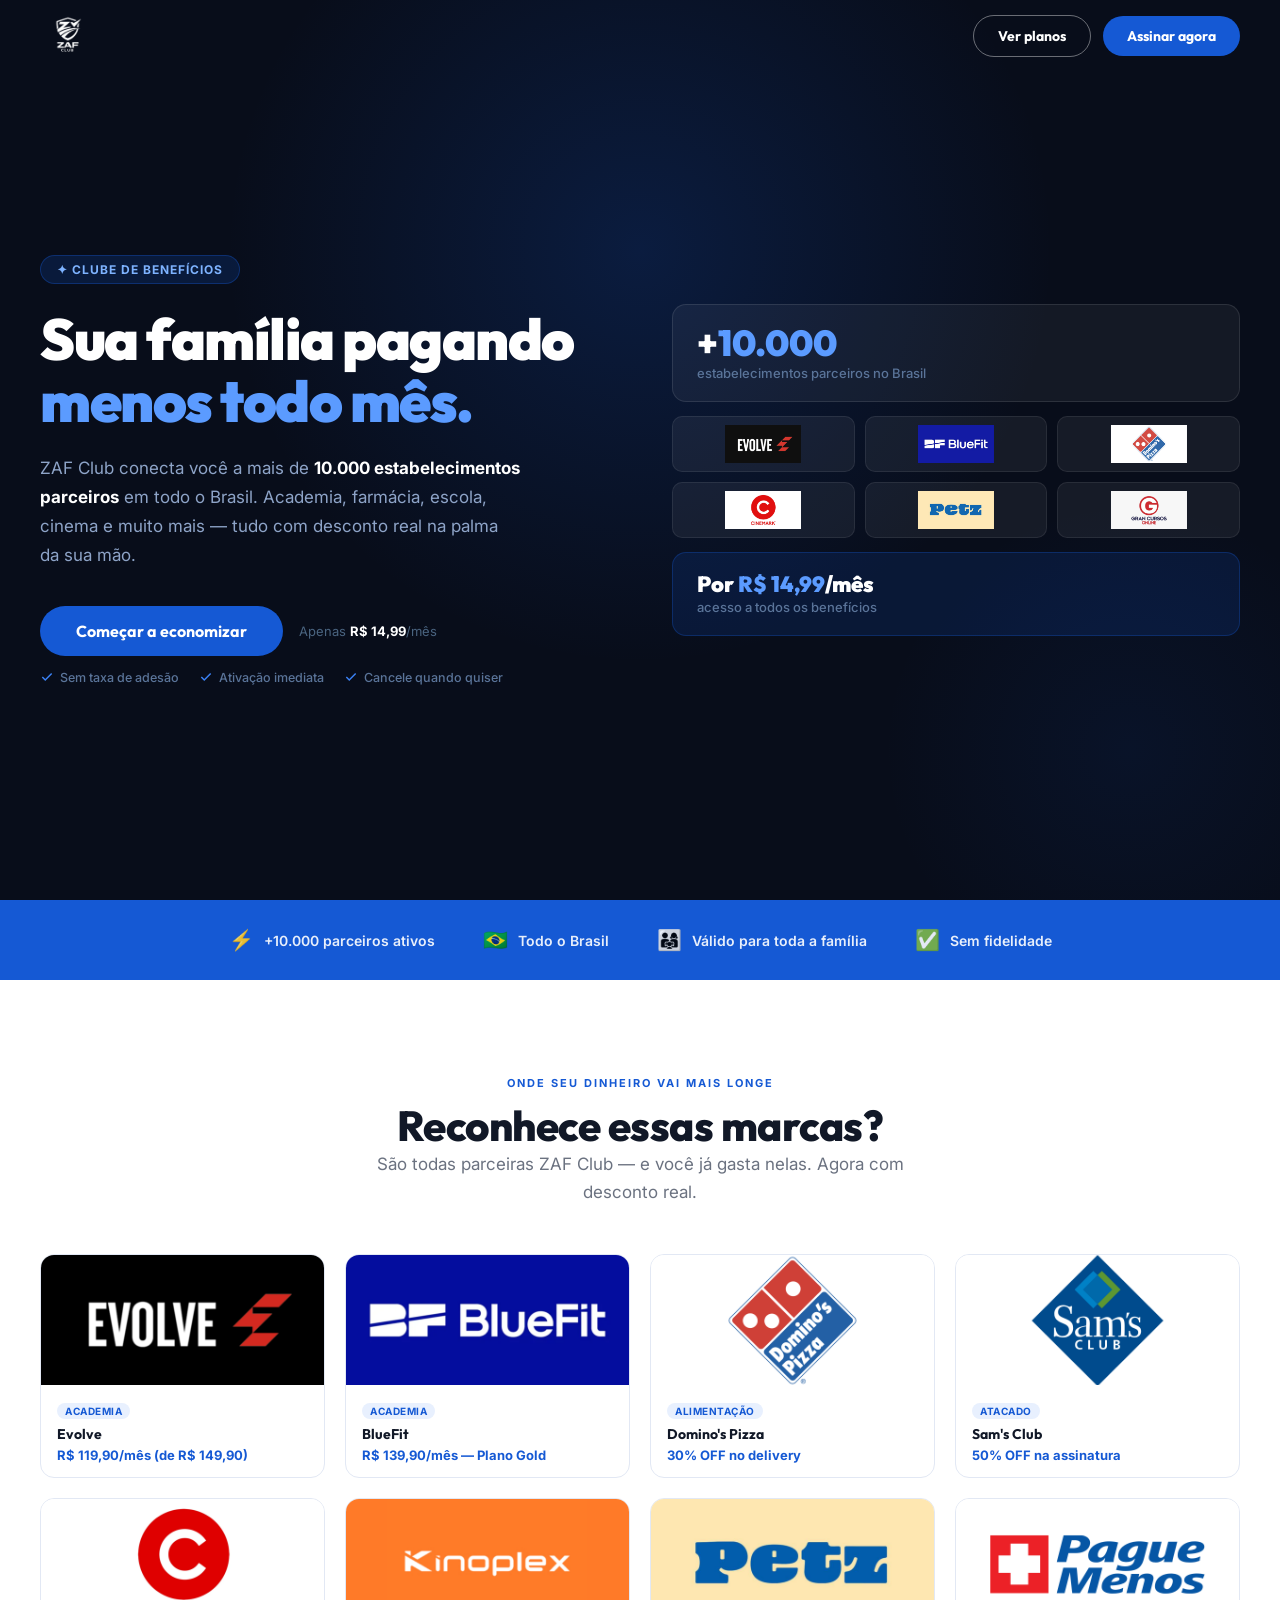
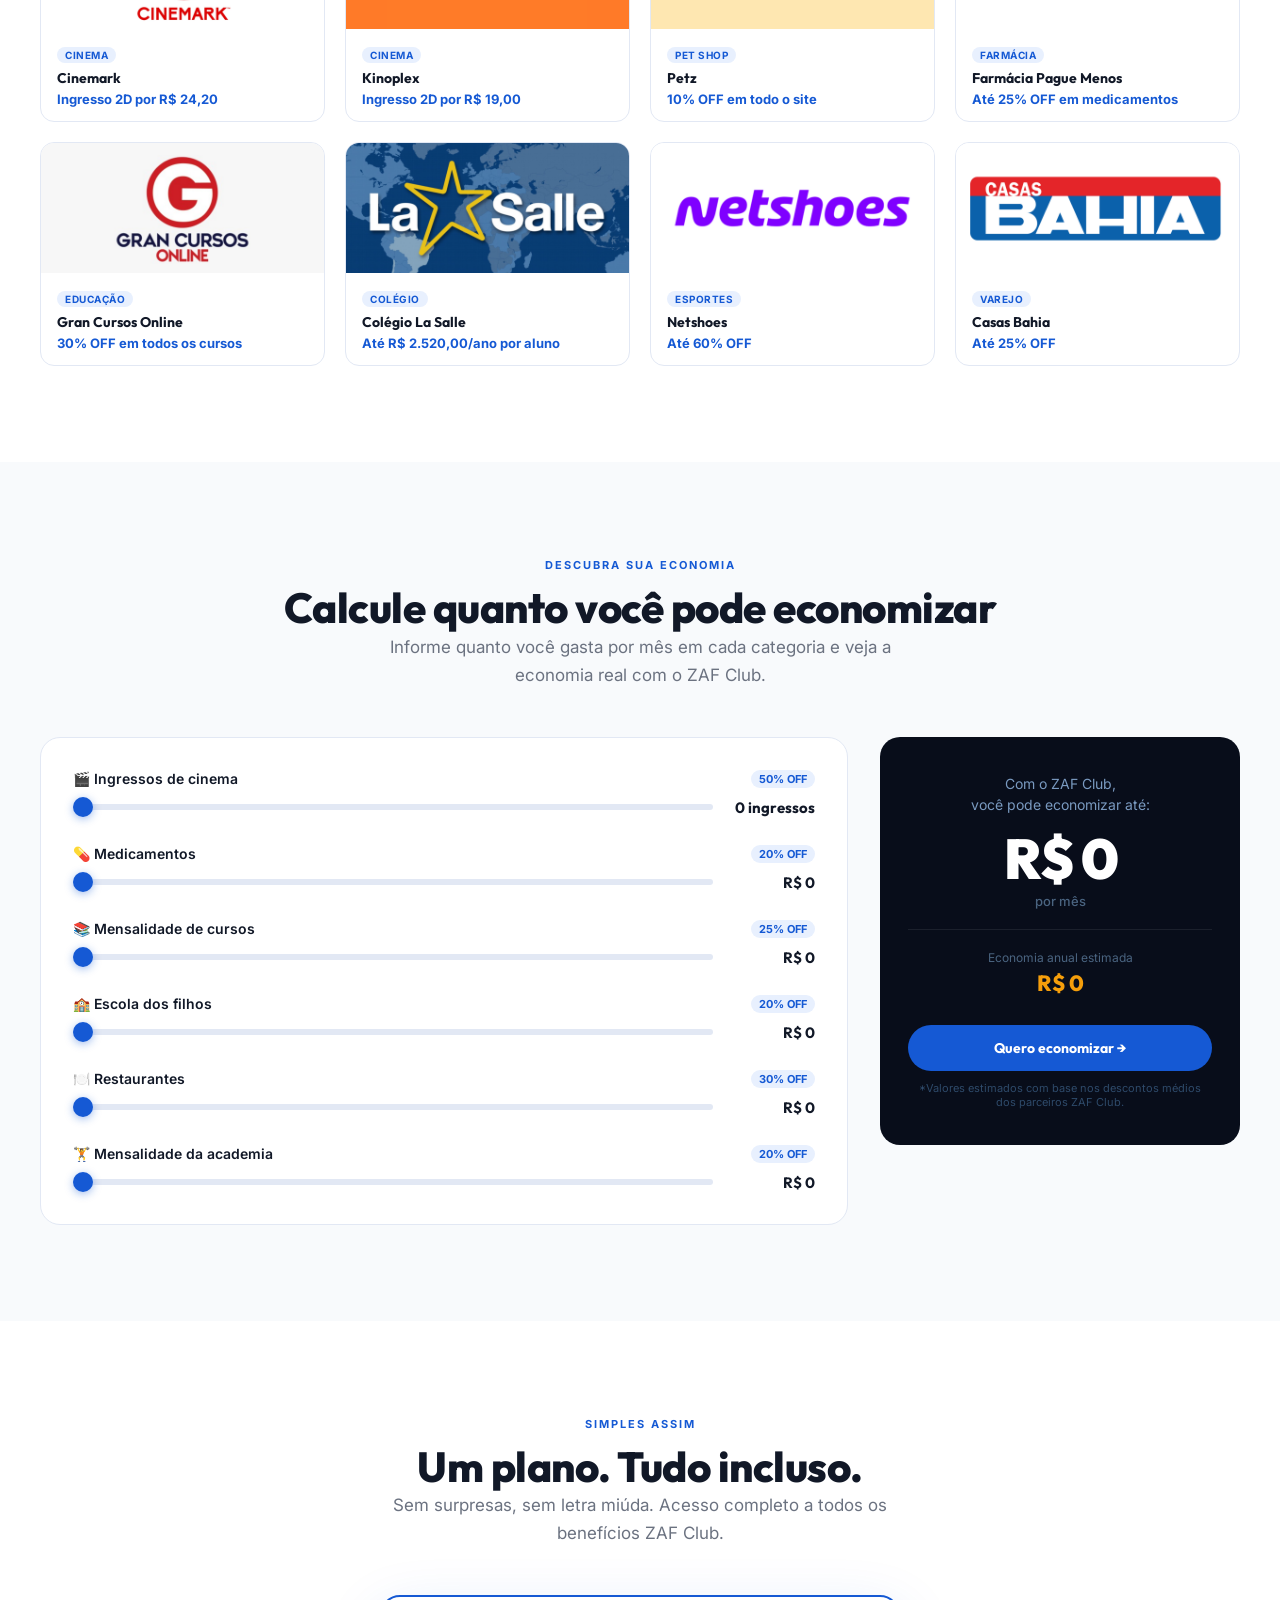
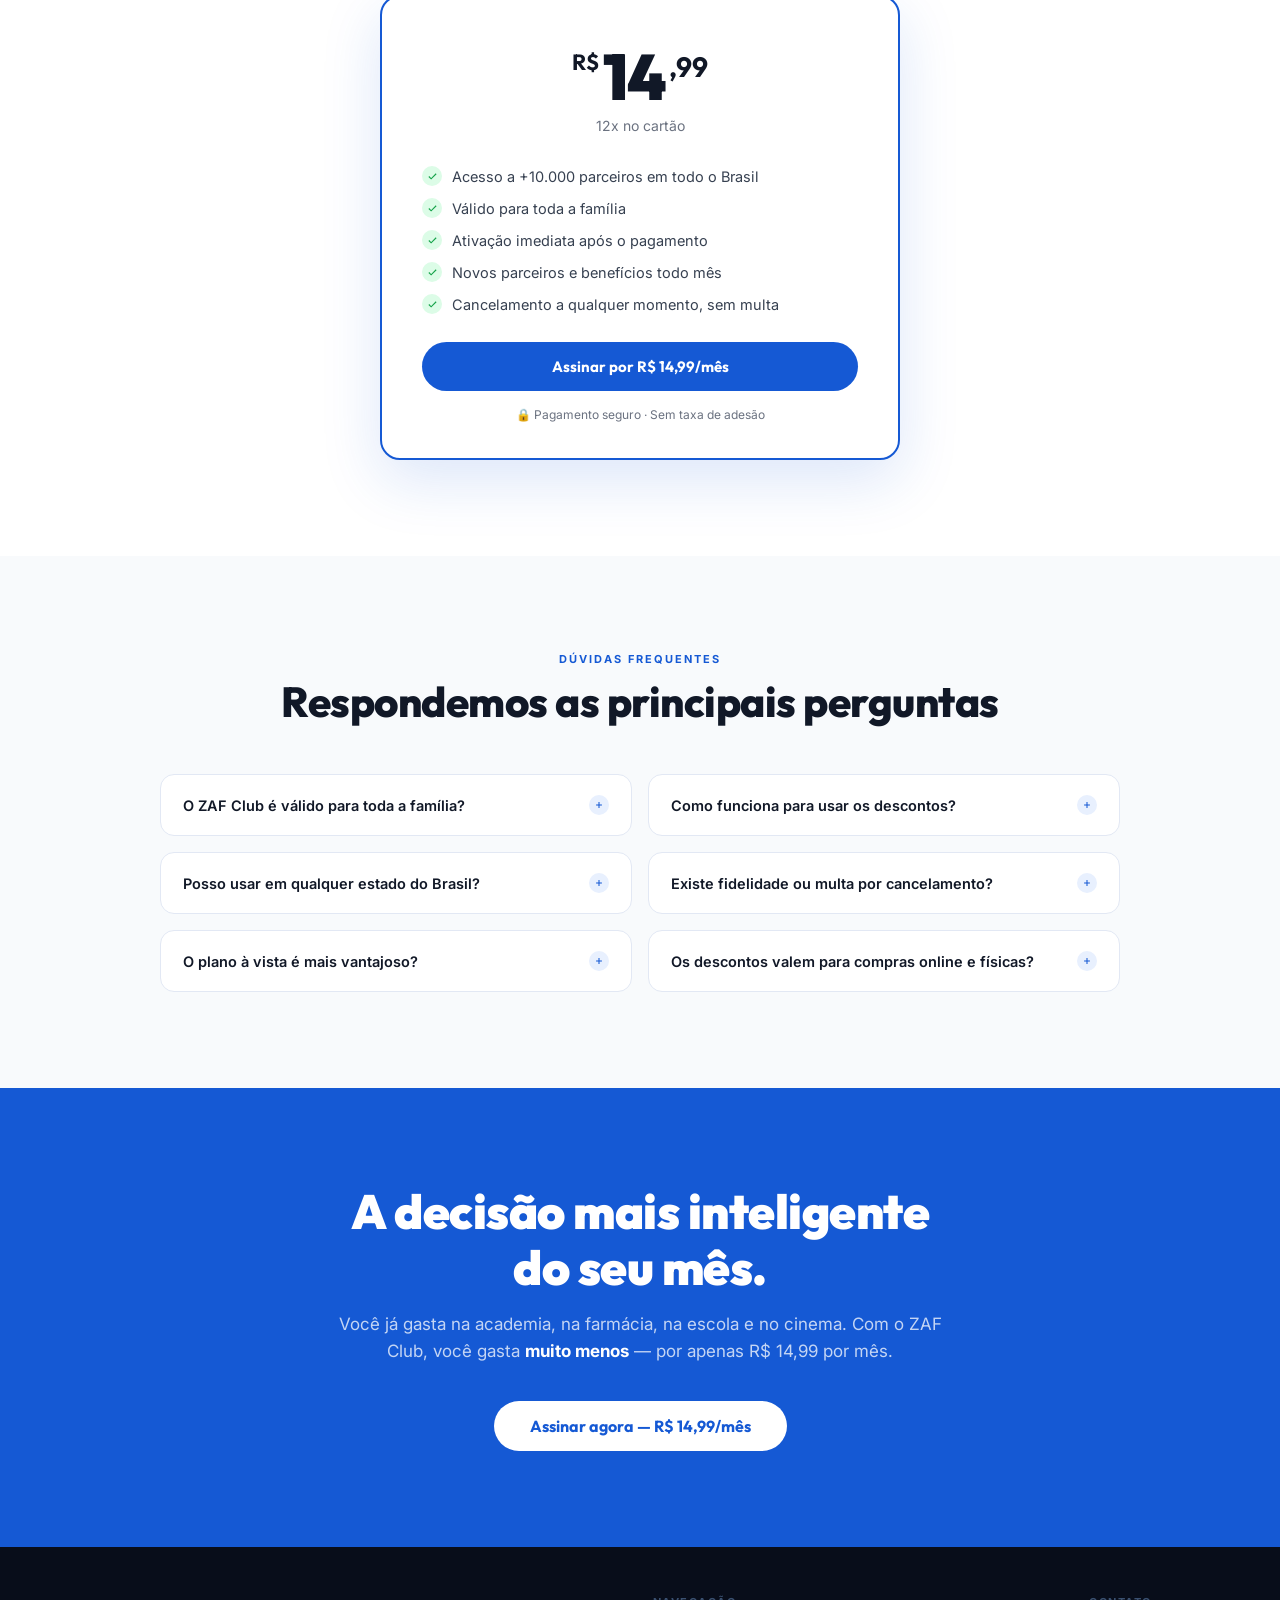
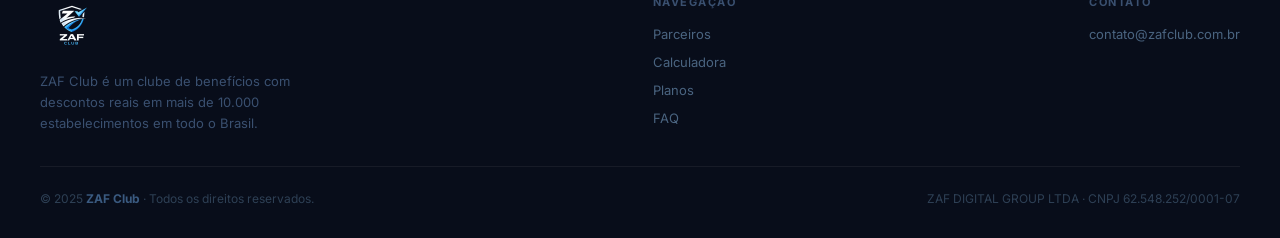
==== commit 6bf34bf5: "fix: ajustes visuais landing page — header escuro, preços simplificados, FAQ e rodapé - Header scrol" ====
--- a/index.html
+++ b/index.html
@@ -35,7 +35,7 @@
       <div class="hero-actions">
         <div class="hero-cta-main">
           <a href="#plano" class="btn btn-primary btn-lg">Começar a economizar</a>
-          <span style="font-size:13px;color:#4a6480">12x de <strong style="color:#fff">R$&nbsp;14,99</strong>/mês</span>
+          <span style="font-size:13px;color:#4a6480">Apenas <strong style="color:#fff">R$&nbsp;14,99</strong>/mês</span>
         </div>
         <div class="hero-trust">
           <span class="hero-trust-item">
@@ -316,21 +316,15 @@
     </div>
     <div class="pricing-wrapper">
       <div class="pricing-card">
-        <div class="pricing-card-top">
-          <div class="pricing-badge">⭐ Plano anual — mais popular</div>
-        </div>
         <div class="pricing-card-body">
           <div class="pricing-main">
-            <p class="pricing-period-label">12 parcelas de</p>
             <div class="pricing-amount">
               <span class="pricing-currency">R$</span>
               <span class="pricing-value">14</span>
               <span class="pricing-cents">,99</span>
             </div>
-            <p class="pricing-freq">por mês no cartão</p>
-          </div>
-          <div class="pricing-divider"><span>ou</span></div>
-          <p class="pricing-avista">À vista por <strong>R$ 140,56</strong> — economize 2 meses</p>
+            <p class="pricing-freq">12x no cartão</p>
+          </div>
           <ul class="pricing-features">
             <li class="pricing-feature">
               <div class="pricing-check"><svg fill="none" stroke="currentColor" stroke-width="2.5" viewBox="0 0 24 24"><polyline points="20 6 9 17 4 12"/></svg></div>
@@ -356,7 +350,6 @@
           <div class="pricing-cta-group">
             <!-- TODO: substituir href pelo link de pagamento -->
             <a href="#" class="btn btn-primary">Assinar por R$ 14,99/mês</a>
-            <a href="#" class="btn btn-secondary">Pagar à vista — R$ 140,56</a>
           </div>
           <p class="pricing-guarantee">🔒 Pagamento seguro · Sem taxa de adesão</p>
         </div>
@@ -387,7 +380,7 @@
           Como funciona para usar os descontos?
           <span class="faq-arrow"><svg fill="none" stroke="currentColor" stroke-width="2.5" viewBox="0 0 24 24"><line x1="12" y1="5" x2="12" y2="19"/><line x1="5" y1="12" x2="19" y2="12"/></svg></span>
         </summary>
-        <div class="faq-a">Após a contratação, você recebe acesso à plataforma ZAF Club com todos os parceiros e as instruções de como ativar cada benefício — direto pelo celular ou computador.</div>
+        <div class="faq-a">Após a contratação, você recebe acesso à plataforma ZAF Club e ao aplicativo da ZAF Club (Android e iOS) com todos os parceiros e as instruções de como ativar cada benefício — direto pelo celular ou computador.</div>
       </details>
 
       <details class="faq-item">
@@ -458,7 +451,7 @@
       <div>
         <p class="footer-col-title">Contato</p>
         <ul class="footer-links">
-          <li><a href="mailto:zafredbruno@gmail.com">zafredbruno@gmail.com</a></li>
+          <li><a href="mailto:contato@zafclub.com.br">contato@zafclub.com.br</a></li>
         </ul>
       </div>
     </div>
--- a/assets/css/landing.css
+++ b/assets/css/landing.css
@@ -52,23 +52,16 @@
 }
 
 .site-header.scrolled {
-  background: rgba(255,255,255,.96);
+  background: rgba(8,13,26,.96);
   backdrop-filter: blur(12px);
-  box-shadow: 0 1px 0 var(--border);
+  box-shadow: 0 1px 0 rgba(255,255,255,.06);
 }
 
 .header-logo {
   height: 56px;
   width: 56px;
   object-fit: contain;
-  mix-blend-mode: normal;
   filter: brightness(0) invert(1);
-  transition: filter .3s;
-}
-
-.site-header.scrolled .header-logo {
-  filter: none;
-  mix-blend-mode: multiply;
 }
 
 .header-cta {
@@ -116,14 +109,6 @@
   background: rgba(255,255,255,.1);
 }
 
-.site-header.scrolled .btn-outline {
-  color: var(--blue);
-  border-color: var(--blue);
-}
-
-.site-header.scrolled .btn-outline:hover {
-  background: var(--blue-pale);
-}
 
 .btn-lg {
   padding: 15px 36px;
@@ -656,7 +641,7 @@
 }
 
 .pricing-card-body {
-  padding: 36px 40px 32px;
+  padding: 48px 40px 36px;
 }
 
 .pricing-main {
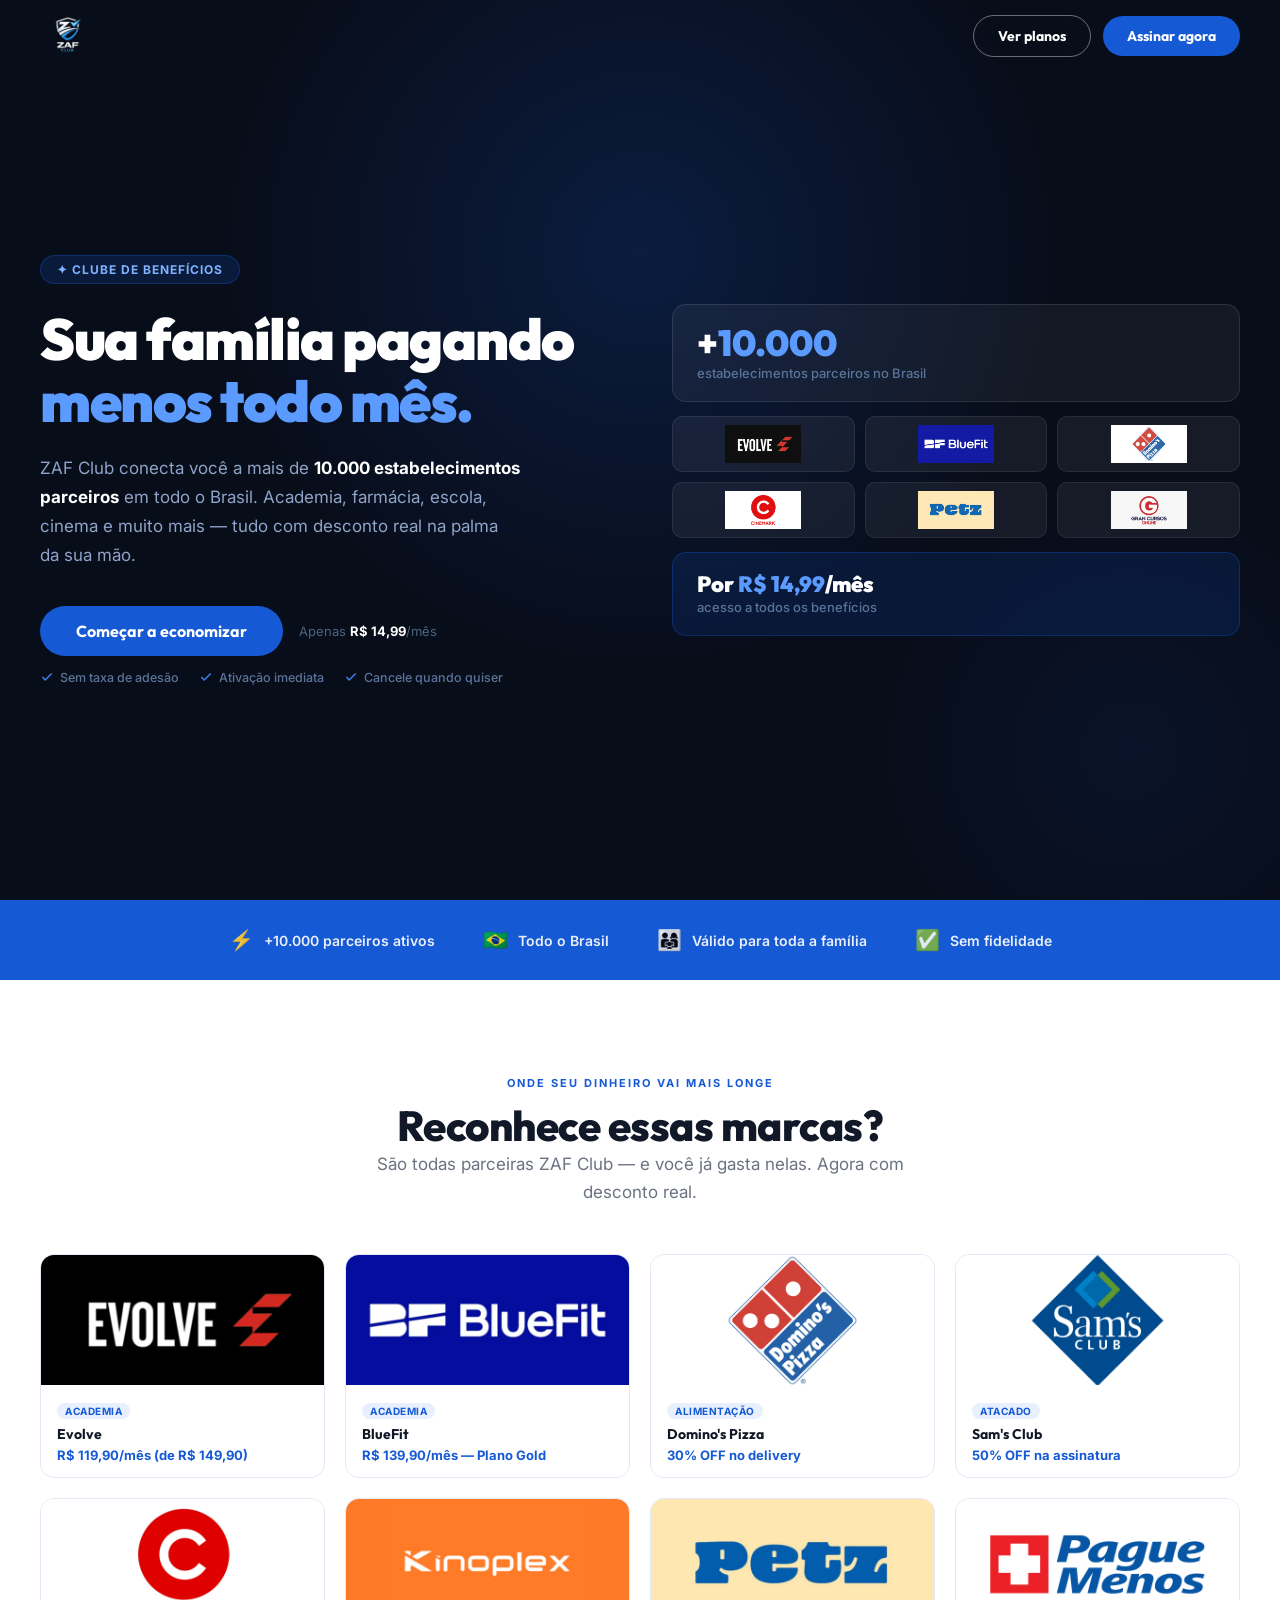
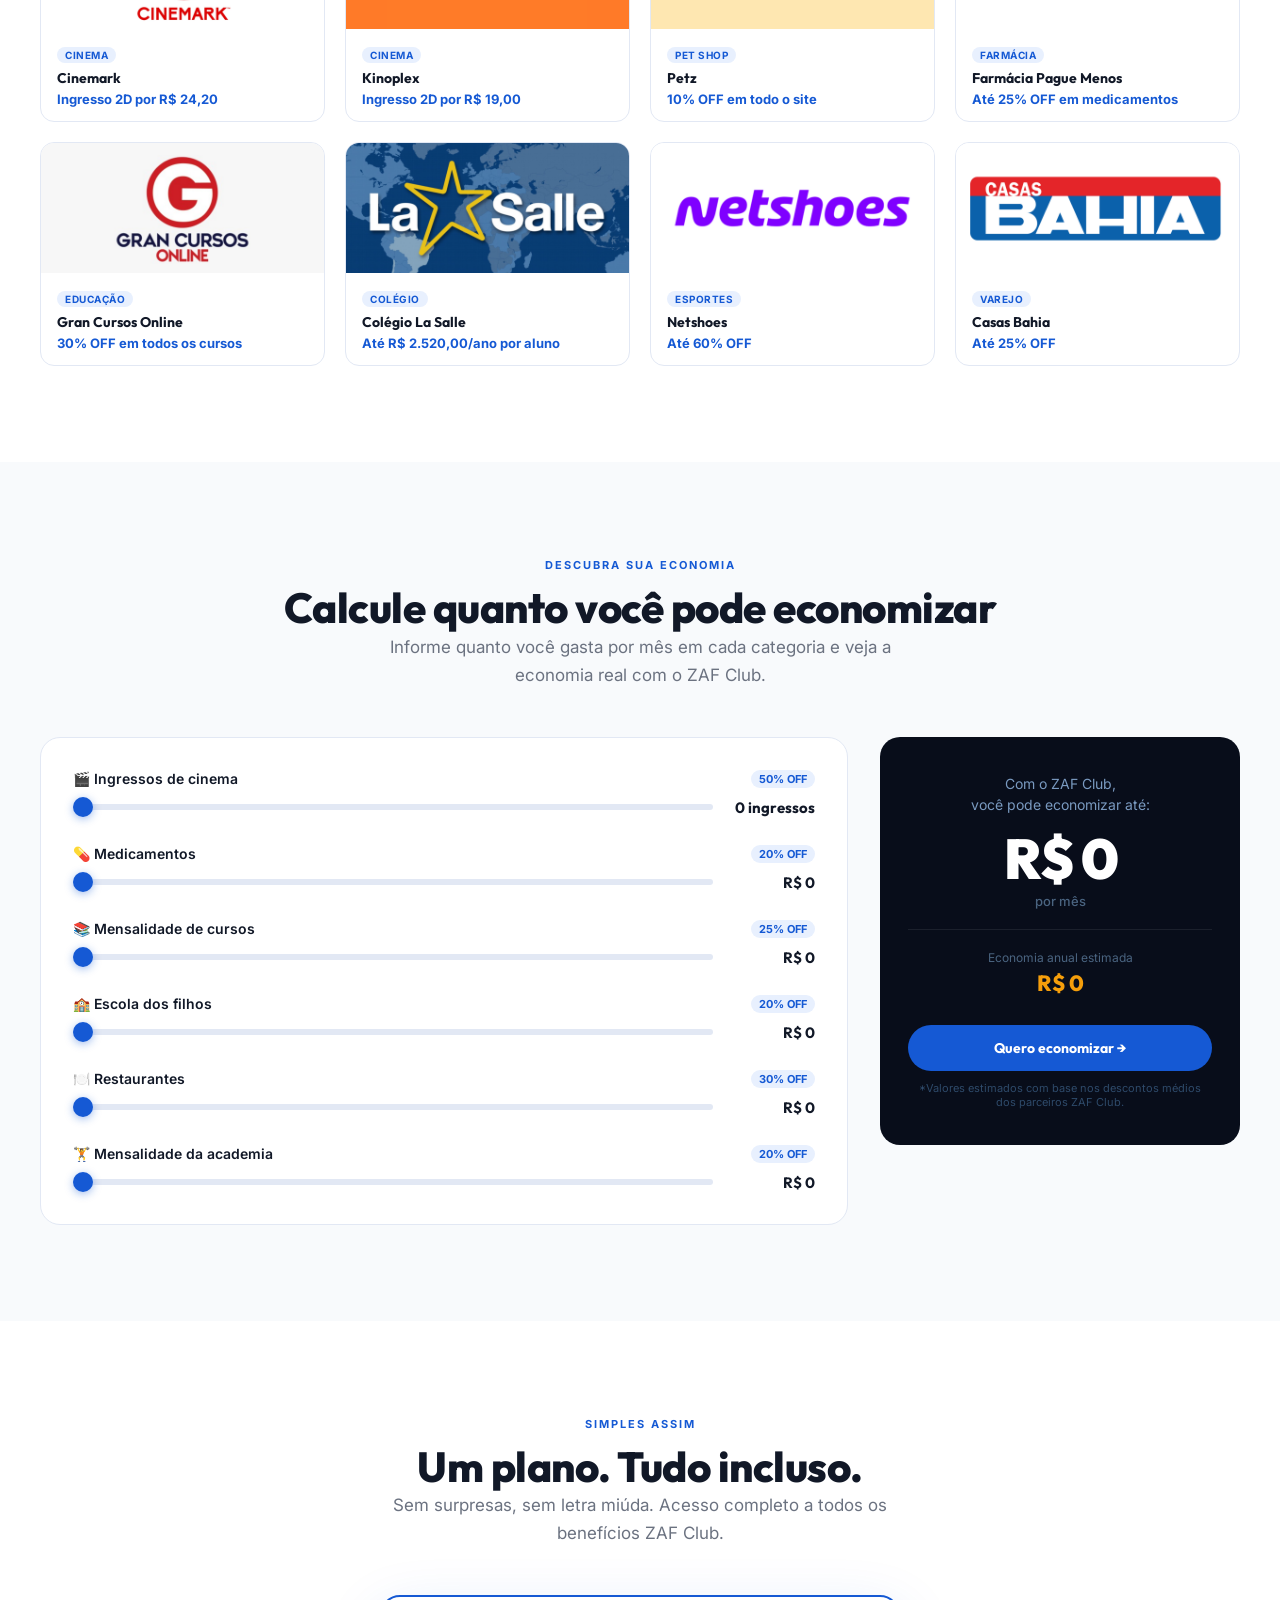
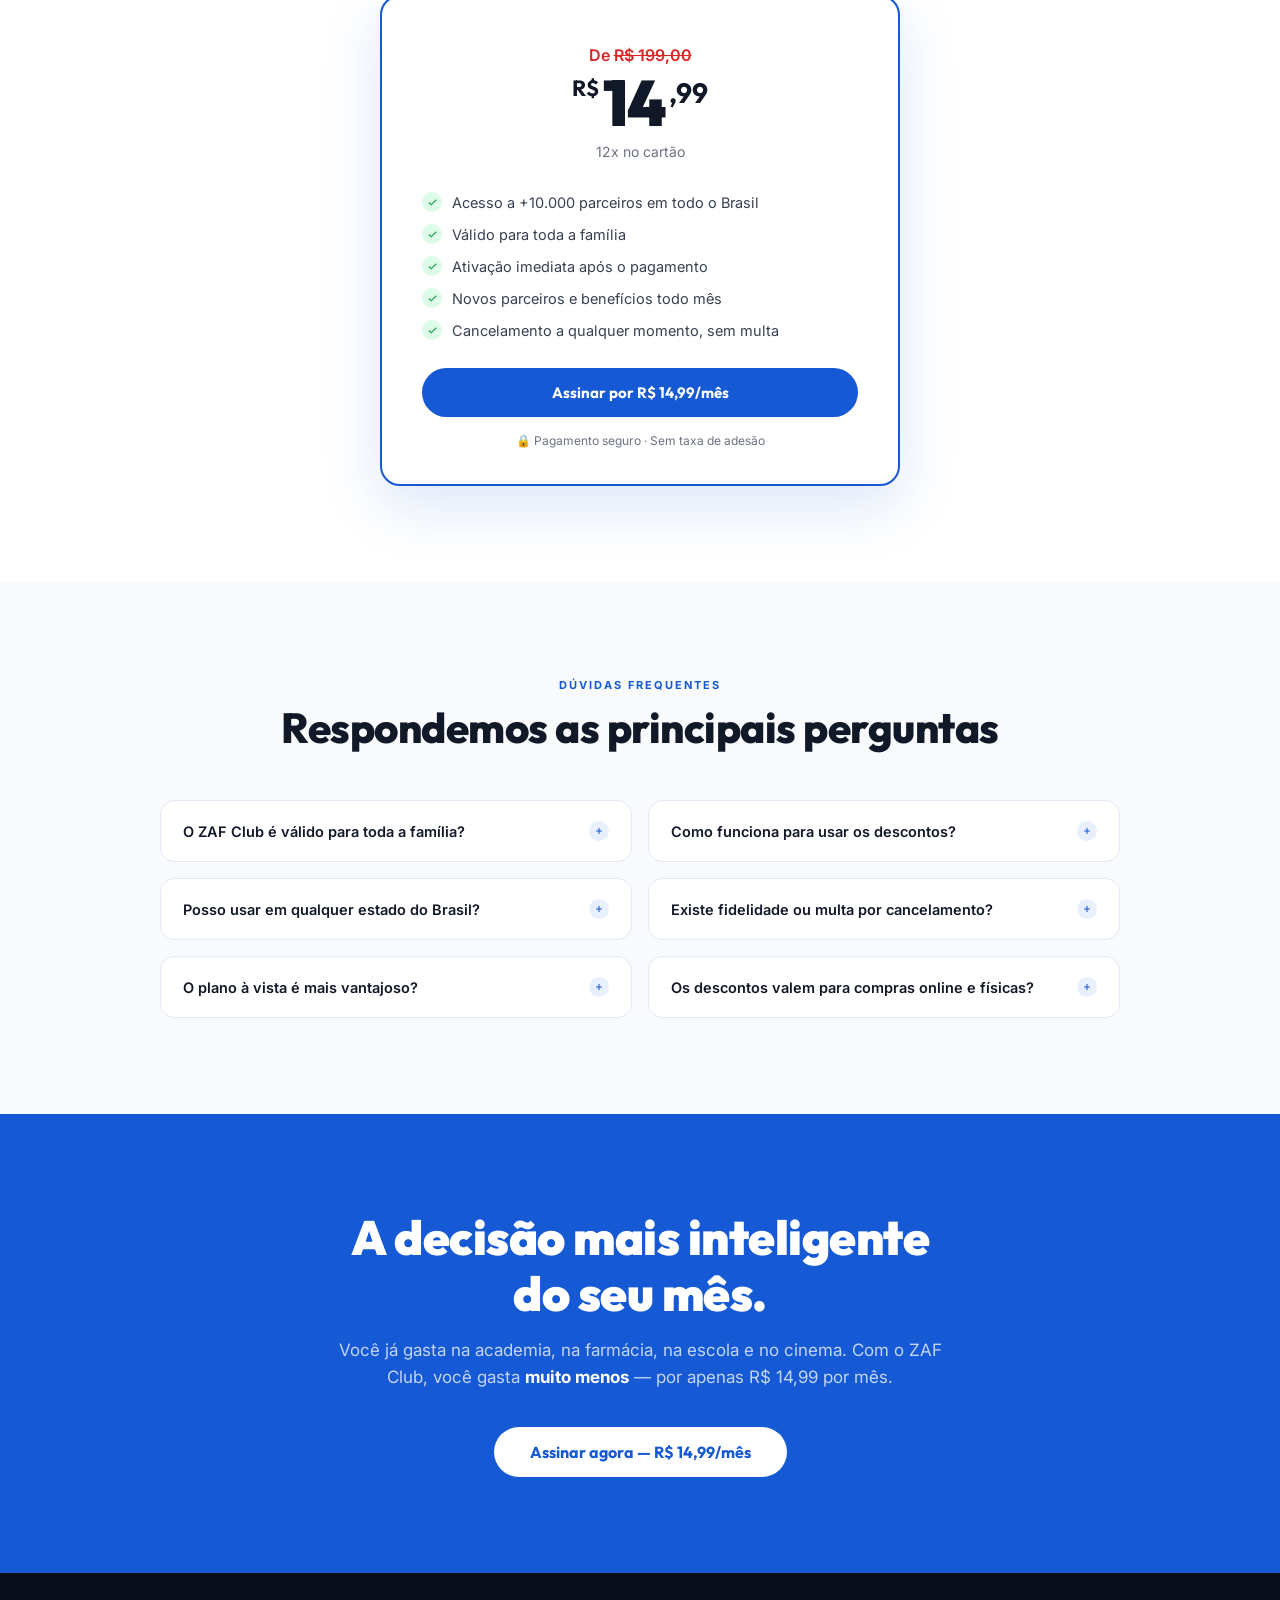
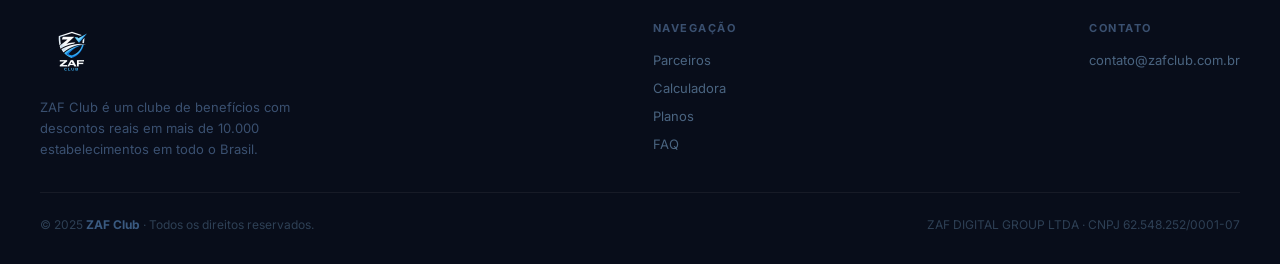
==== commit 84604763: "feat: ancoragem de preço R$ 199,00 tachado em vermelho Co-Authored-By: Claude Sonnet 4.6 <noreply@an" ====
--- a/index.html
+++ b/index.html
@@ -318,6 +318,7 @@
       <div class="pricing-card">
         <div class="pricing-card-body">
           <div class="pricing-main">
+            <p class="pricing-anchor">De <s>R$ 199,00</s></p>
             <div class="pricing-amount">
               <span class="pricing-currency">R$</span>
               <span class="pricing-value">14</span>
--- a/assets/css/landing.css
+++ b/assets/css/landing.css
@@ -61,7 +61,7 @@
   height: 56px;
   width: 56px;
   object-fit: contain;
-  filter: brightness(0) invert(1);
+  mix-blend-mode: screen;
 }
 
 .header-cta {
@@ -647,6 +647,13 @@
 .pricing-main {
   text-align: center;
   margin-bottom: 32px;
+}
+
+.pricing-anchor {
+  font-size: 16px;
+  font-weight: 600;
+  color: #dc2626;
+  margin-bottom: 6px;
 }
 
 .pricing-period-label {
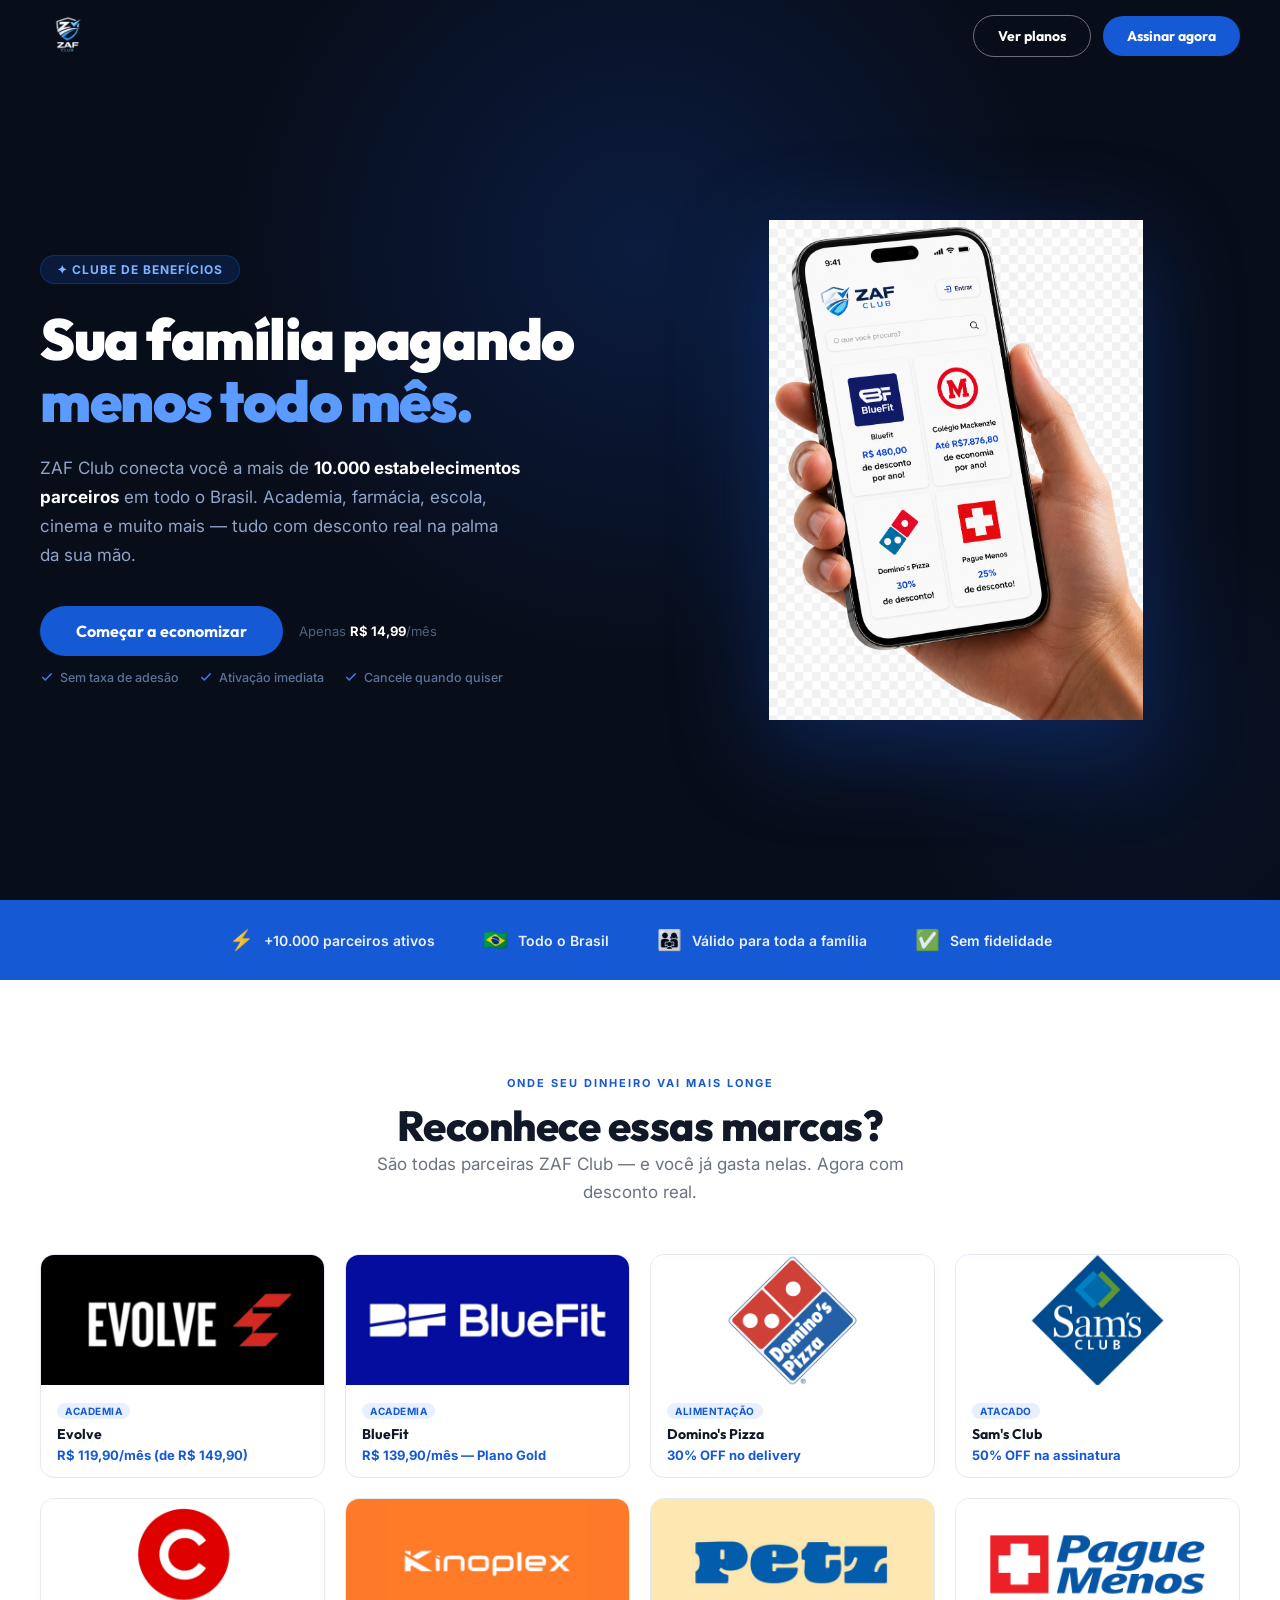
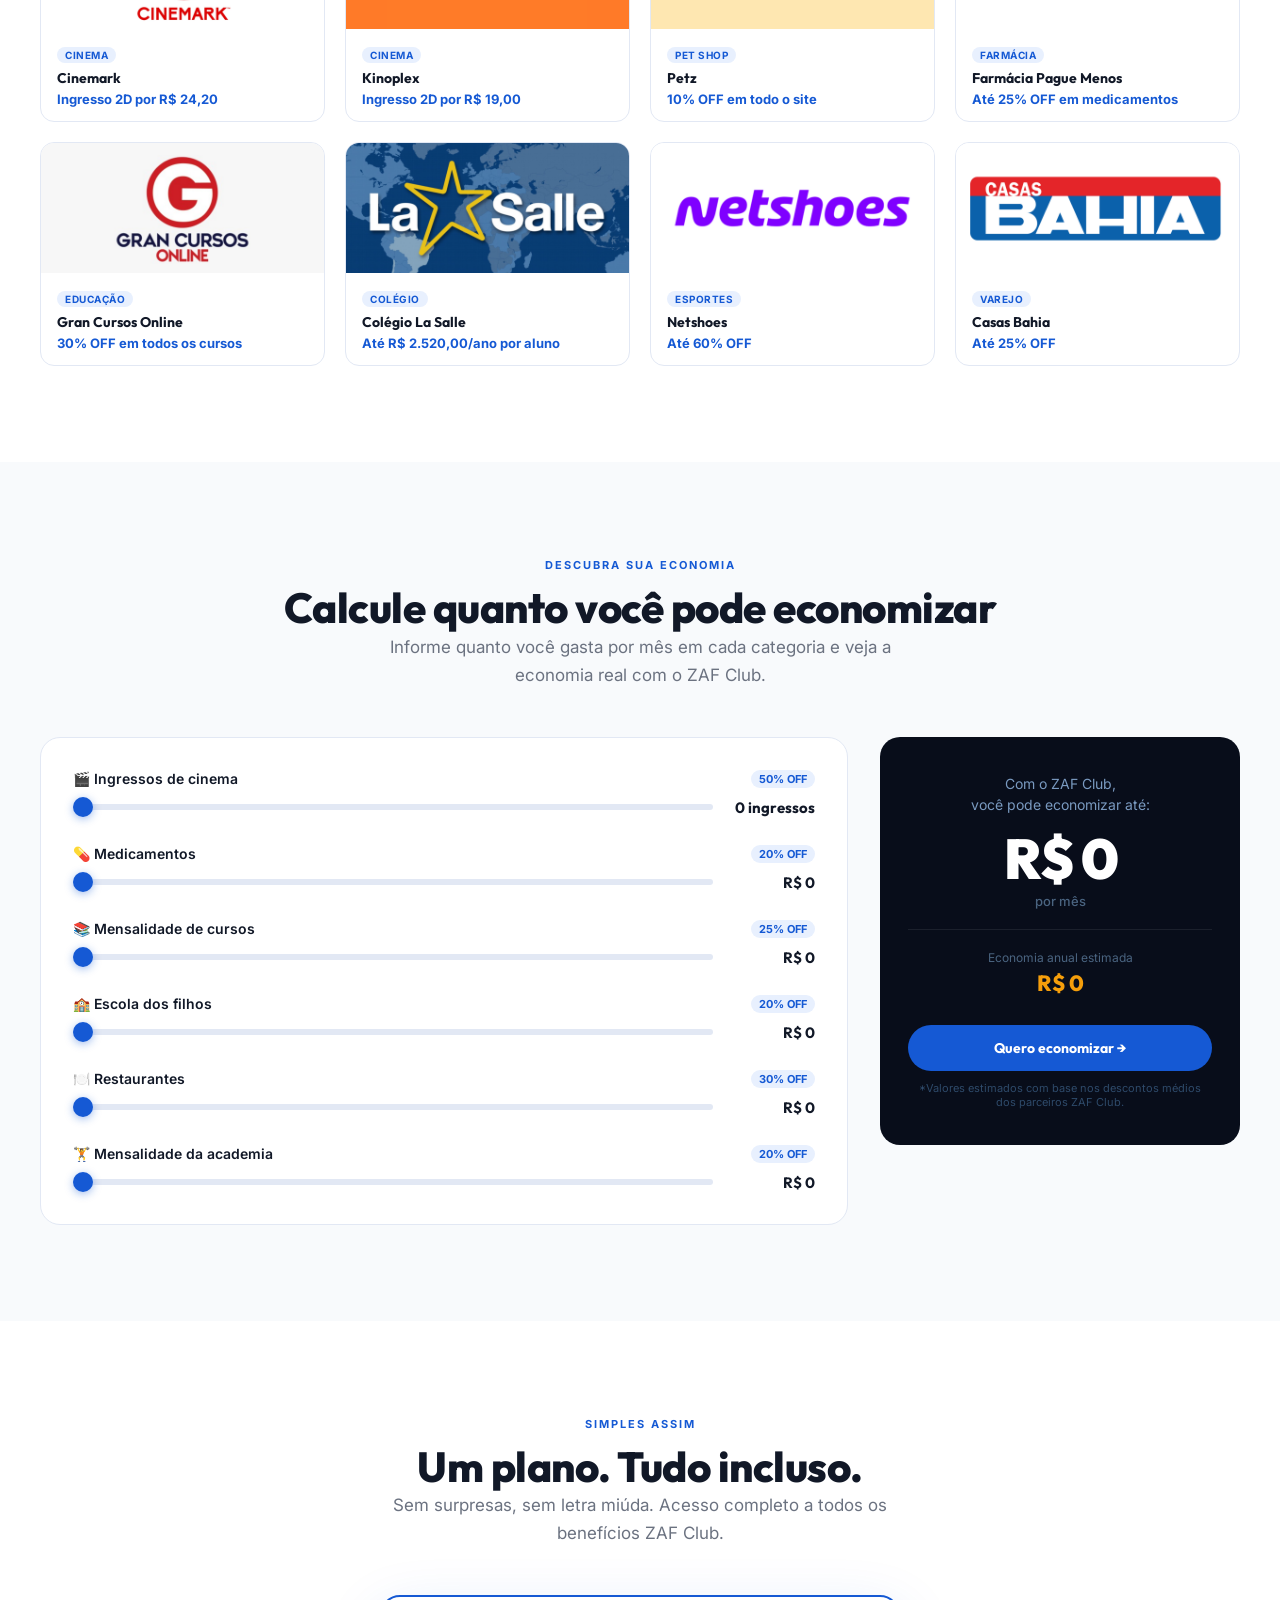
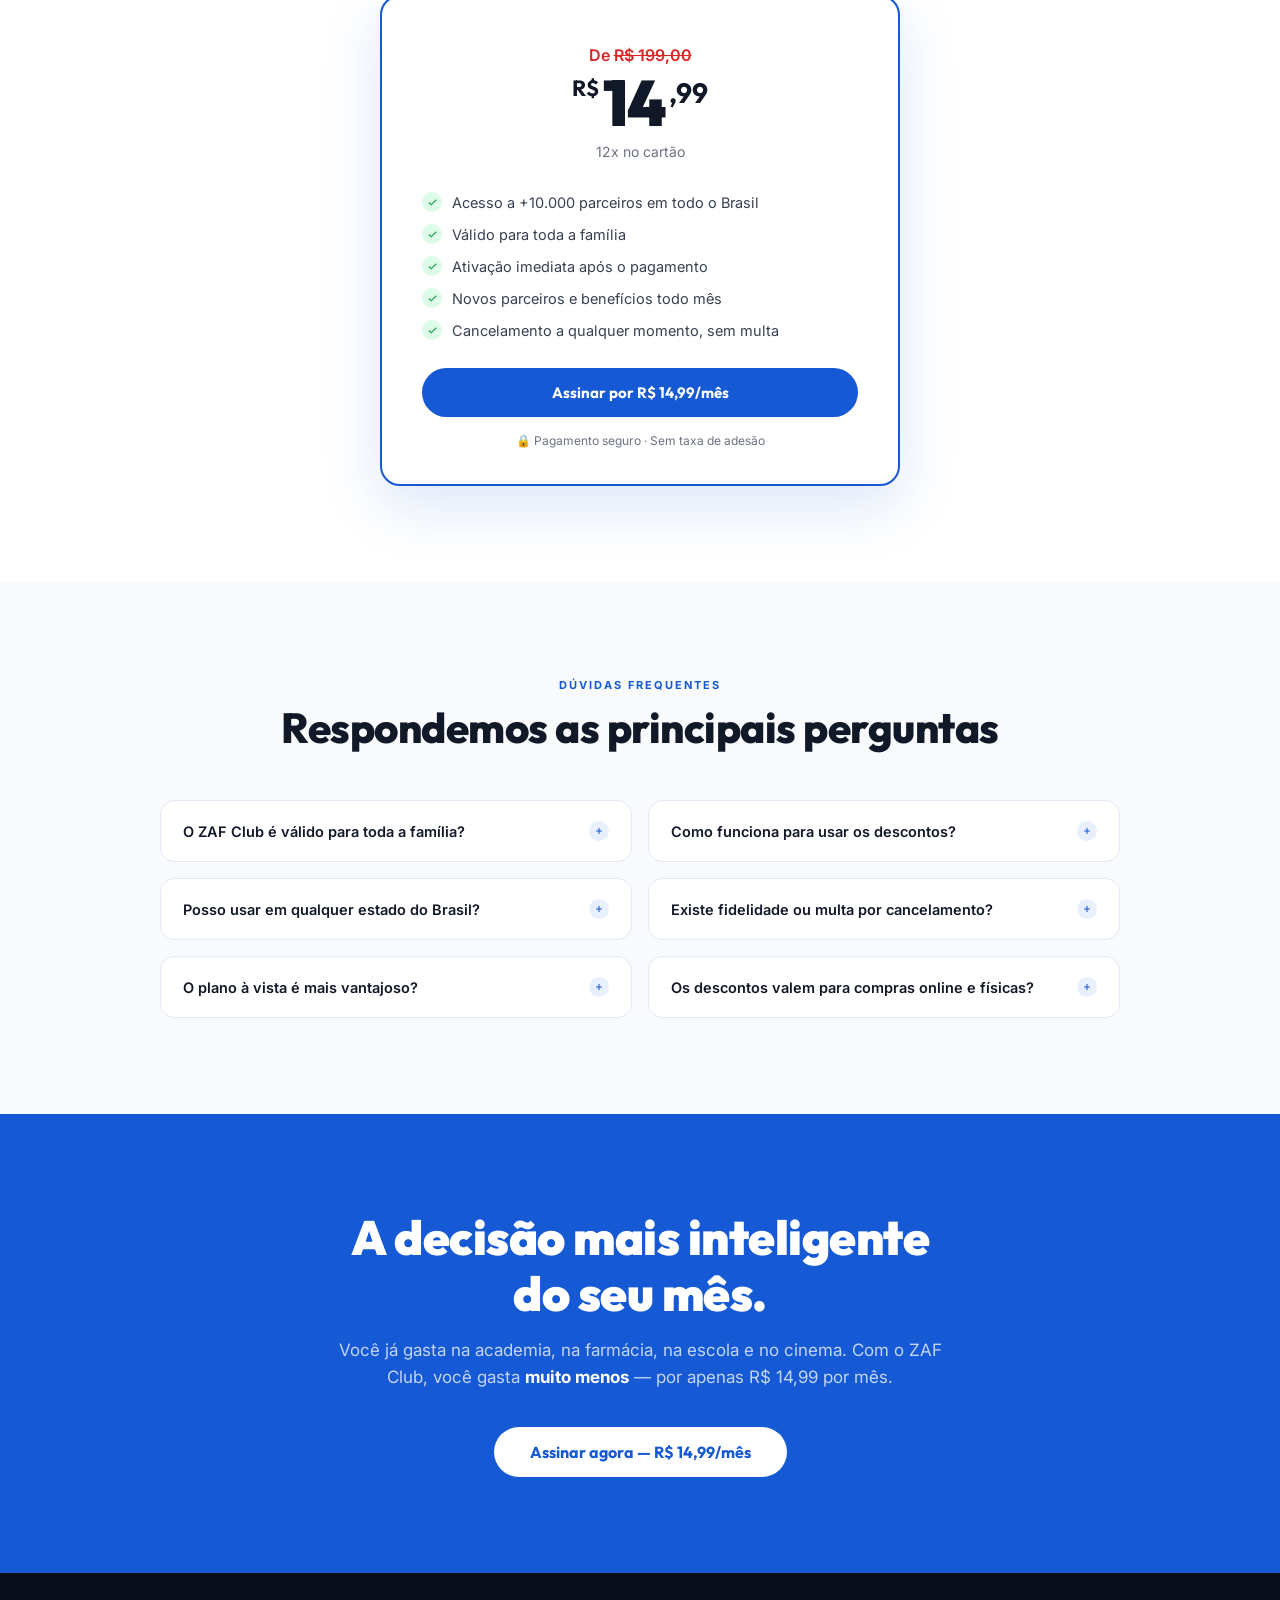
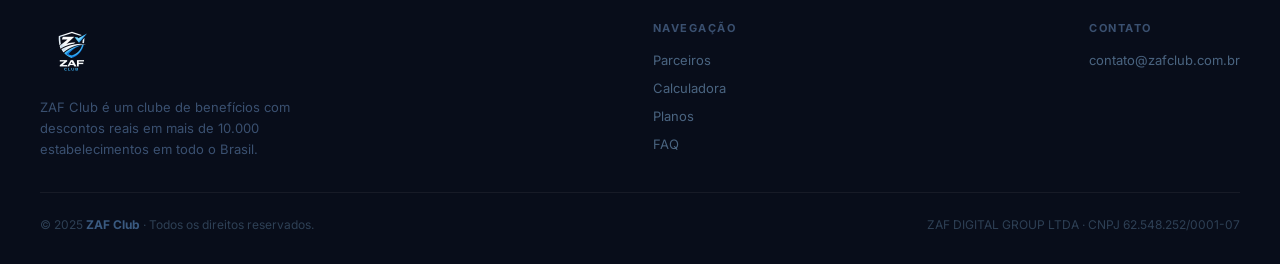
==== commit 96a9b1a6: "feat: mockup mobile no hero + otimizações de performance mobile - Hero: substituído bloco de cards p" ====
--- a/index.html
+++ b/index.html
@@ -7,6 +7,8 @@
   <meta name="description" content="ZAF Club dá acesso a descontos reais em mais de 10.000 estabelecimentos — academia, farmácia, escola, cinema e muito mais. Por apenas R$ 14,99/mês." />
   <link rel="icon" type="image/png" href="/assets/images/favicon.png" />
   <link rel="preconnect" href="https://fonts.googleapis.com" />
+  <link rel="preconnect" href="https://fonts.gstatic.com" crossorigin />
+  <link rel="stylesheet" href="https://fonts.googleapis.com/css2?family=Outfit:wght@300;400;500;600;700;800;900&family=Inter:wght@400;500;600&display=swap" />
   <link rel="stylesheet" href="/assets/css/landing.css" />
 </head>
 <body>
@@ -54,22 +56,12 @@
       </div>
     </div>
     <div class="hero-visual">
-      <div class="hero-stat-card">
-        <div class="hero-stat-card-val">+<span>10.000</span></div>
-        <div class="hero-stat-card-label">estabelecimentos parceiros no Brasil</div>
-      </div>
-      <div class="hero-partner-preview">
-        <div class="hero-partner-thumb"><img src="/assets/images/parceiros/evolve.png"      alt="Evolve" /></div>
-        <div class="hero-partner-thumb"><img src="/assets/images/parceiros/bluefit.png"     alt="BlueFit" /></div>
-        <div class="hero-partner-thumb"><img src="/assets/images/parceiros/dominos.png"     alt="Domino's" /></div>
-        <div class="hero-partner-thumb"><img src="/assets/images/parceiros/cinemark.png"    alt="Cinemark" /></div>
-        <div class="hero-partner-thumb"><img src="/assets/images/parceiros/petz.png"        alt="Petz" /></div>
-        <div class="hero-partner-thumb"><img src="/assets/images/parceiros/gran-cursos.png" alt="Gran Cursos" /></div>
-      </div>
-      <div class="hero-stat-card" style="background:rgba(21,89,212,.15);border-color:rgba(21,89,212,.3)">
-        <div class="hero-stat-card-val" style="font-size:22px">Por <span>R$ 14,99</span>/mês</div>
-        <div class="hero-stat-card-label">acesso a todos os benefícios</div>
-      </div>
+      <img class="hero-mockup"
+           src="/assets/images/mockup_mobile.png"
+           alt="App ZAF Club no celular"
+           width="420" height="560"
+           loading="eager"
+           fetchpriority="high" />
     </div>
   </div>
 </section>
--- a/assets/css/landing.css
+++ b/assets/css/landing.css
@@ -1,8 +1,6 @@
 /* ============================================================
    ZAF CLUB — Landing Page
    ============================================================ */
-
-@import url('https://fonts.googleapis.com/css2?family=Outfit:wght@300;400;500;600;700;800;900&family=Inter:wght@400;500;600&display=swap');
 
 *, *::before, *::after { box-sizing: border-box; margin: 0; padding: 0; }
 
@@ -242,59 +240,16 @@
 /* hero visual side */
 .hero-visual {
   display: flex;
-  flex-direction: column;
-  gap: 14px;
-}
-
-.hero-stat-card {
-  background: rgba(255,255,255,.05);
-  border: 1px solid rgba(255,255,255,.1);
-  border-radius: var(--radius);
-  padding: 20px 24px;
-  backdrop-filter: blur(8px);
-}
-
-.hero-stat-card-val {
-  font-family: 'Outfit', sans-serif;
-  font-size: 36px;
-  font-weight: 900;
-  color: #fff;
-  line-height: 1;
-}
-
-.hero-stat-card-val span { color: #5b9bff; }
-
-.hero-stat-card-label {
-  font-size: 13px;
-  color: #5a7499;
-  margin-top: 4px;
-  font-weight: 500;
-}
-
-.hero-partner-preview {
-  display: grid;
-  grid-template-columns: repeat(3, 1fr);
-  gap: 10px;
-}
-
-.hero-partner-thumb {
-  background: rgba(255,255,255,.06);
-  border: 1px solid rgba(255,255,255,.08);
-  border-radius: 10px;
-  height: 56px;
-  overflow: hidden;
-  display: flex;
   align-items: center;
   justify-content: center;
-  padding: 8px;
-}
-
-.hero-partner-thumb img {
-  max-height: 100%;
-  max-width: 100%;
-  object-fit: contain;
-  mix-blend-mode: screen;
-}
+}
+
+.hero-mockup {
+  max-height: 500px;
+  width: auto;
+  filter: drop-shadow(0 24px 48px rgba(21,89,212,.35));
+}
+
 
 /* ── TRUST BAR ─────────────────────────────────────────── */
 .trust-bar {
@@ -993,8 +948,9 @@
 @media (max-width: 900px) {
   .calc-grid { grid-template-columns: 1fr; }
   .calc-result { position: static; }
-  .hero-inner { grid-template-columns: 1fr; gap: 40px; }
-  .hero-visual { display: none; }
+  .hero-inner { grid-template-columns: 1fr; gap: 32px; }
+  .hero-visual { order: 2; }
+  .hero-mockup { max-height: 320px; }
   .faq-grid { grid-template-columns: 1fr; }
 }
 
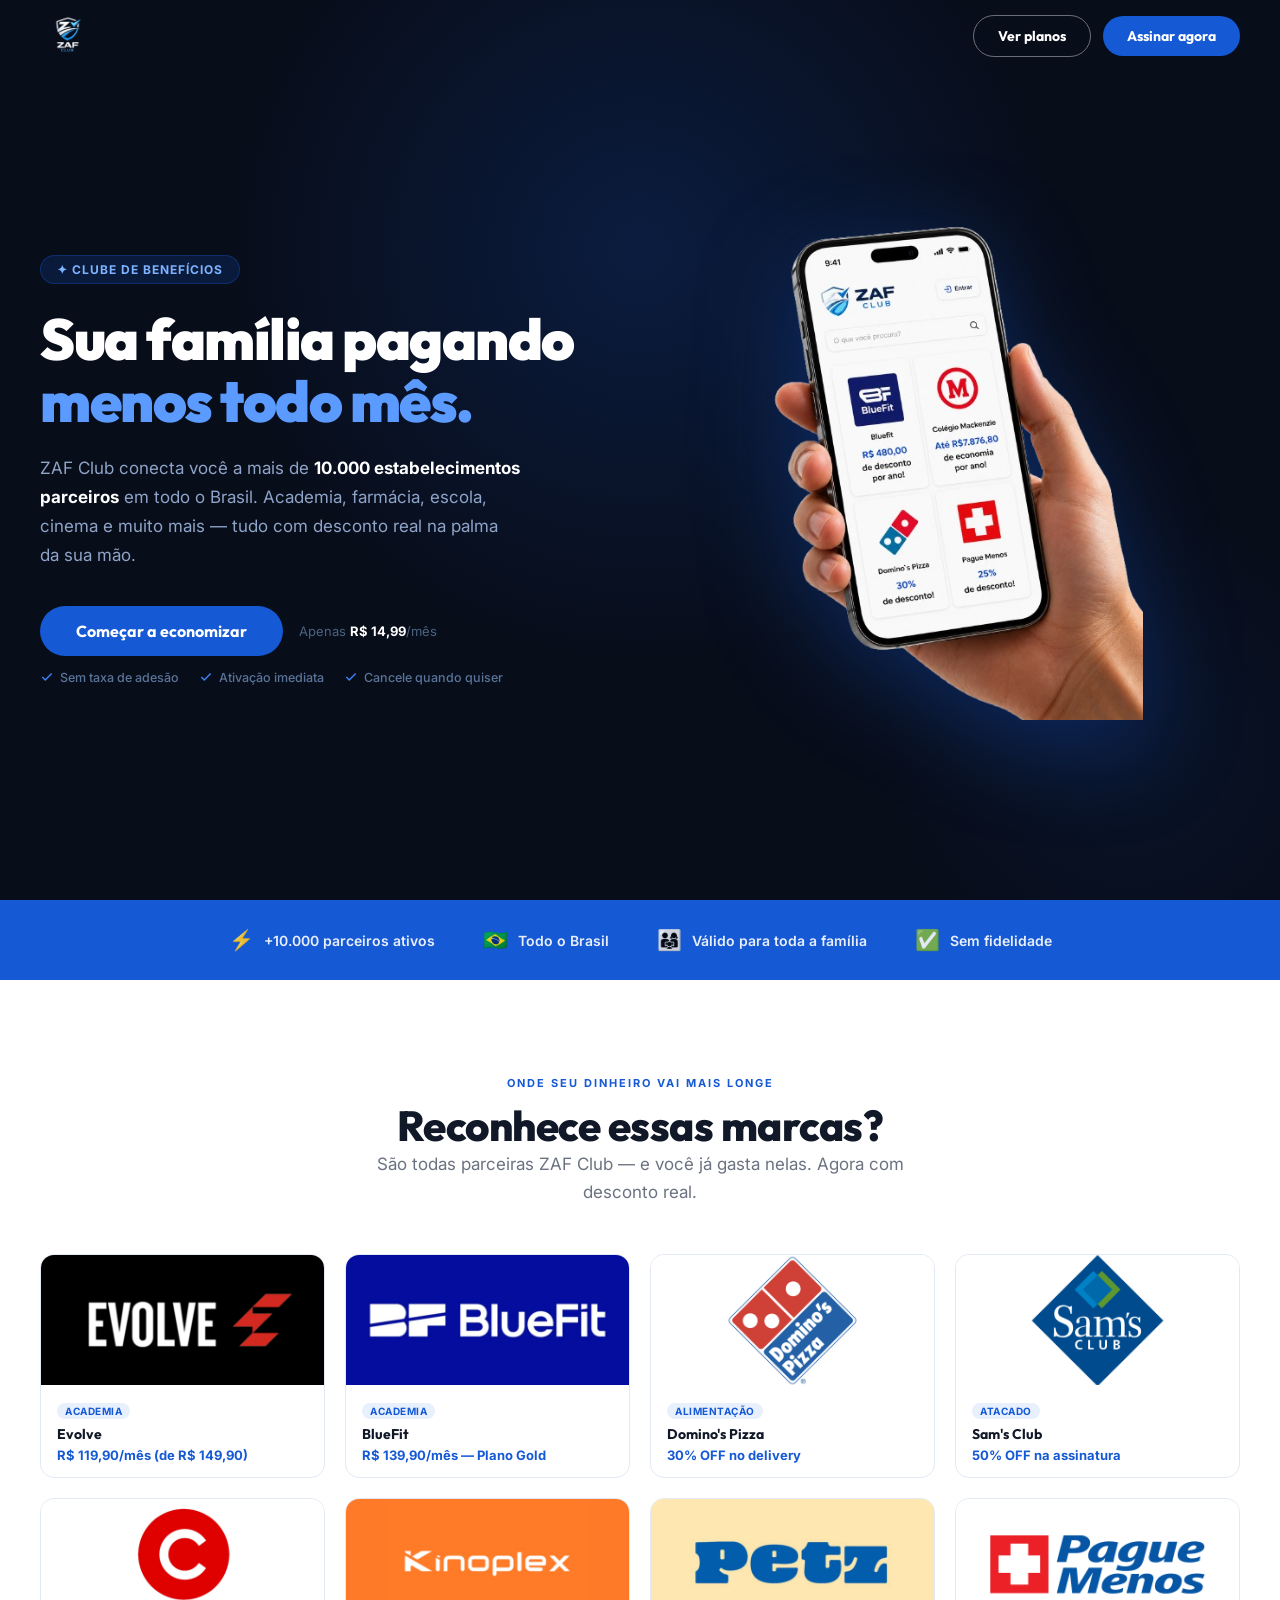
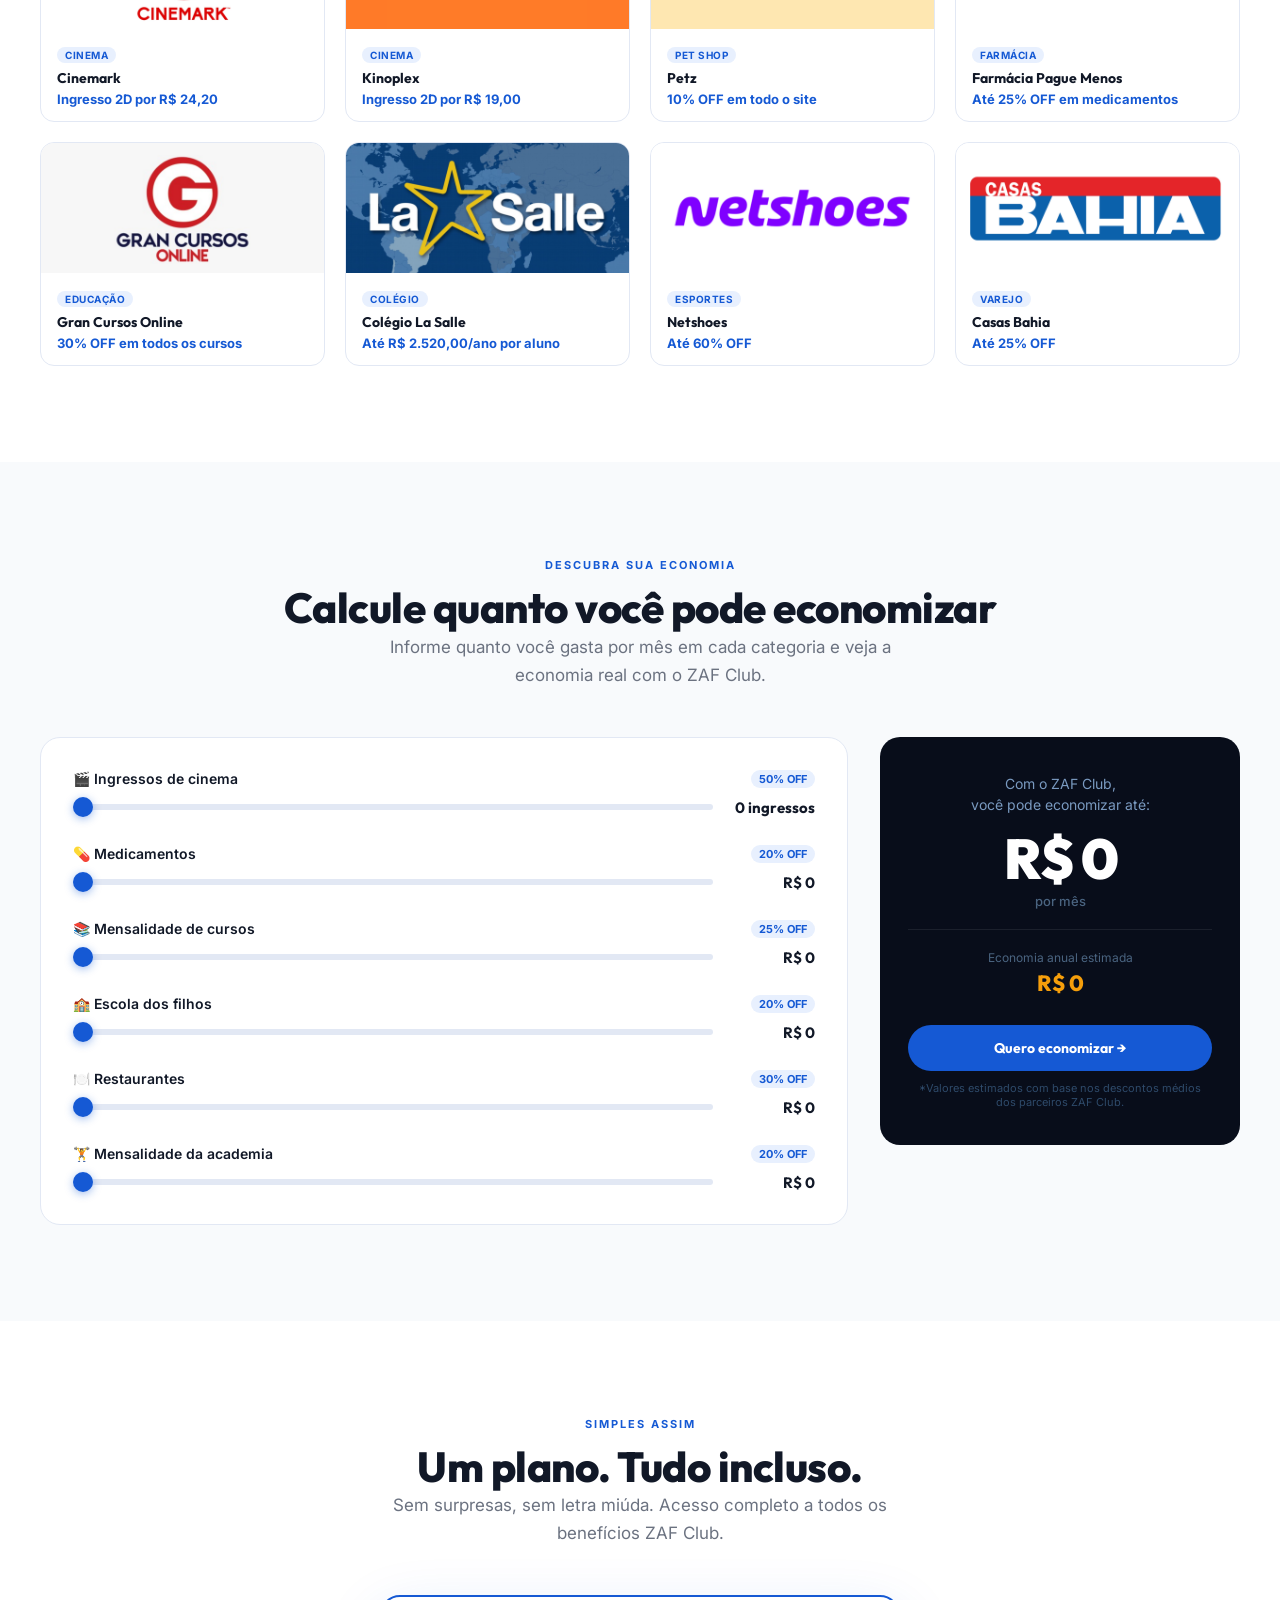
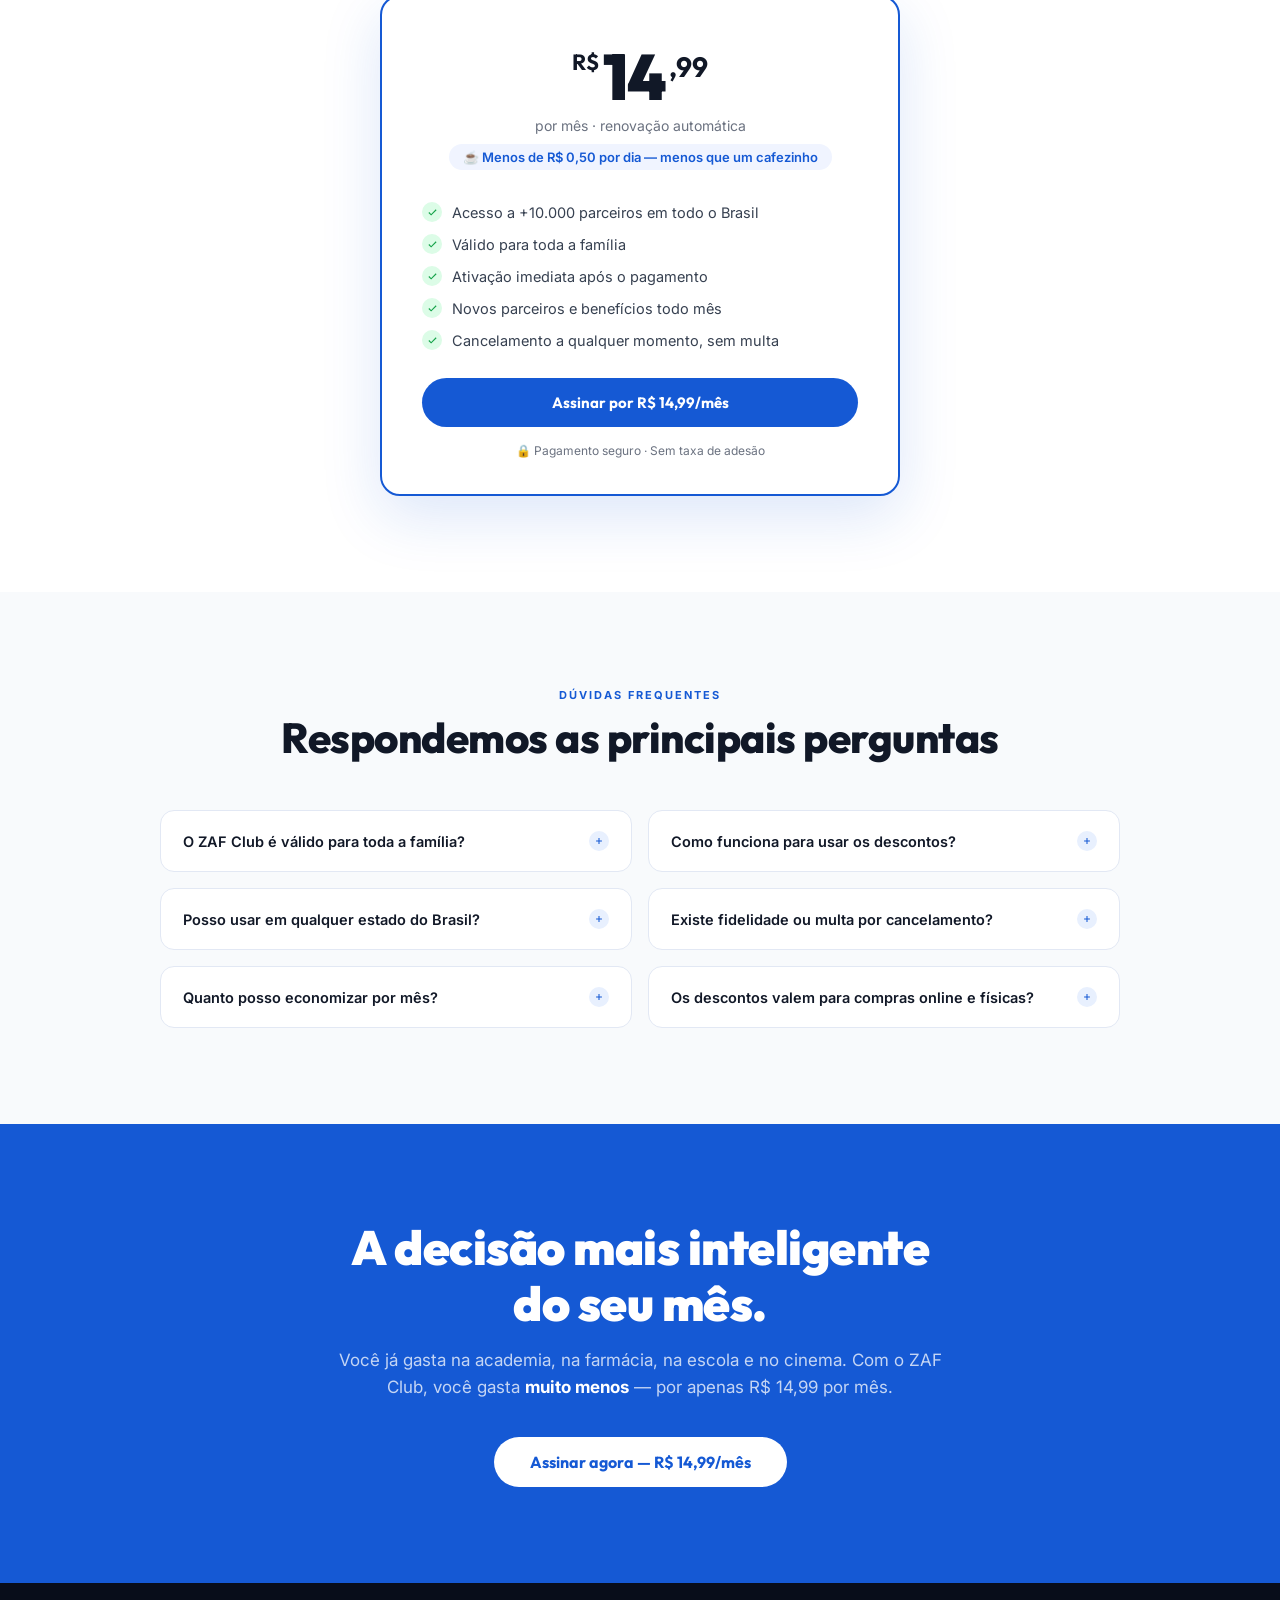
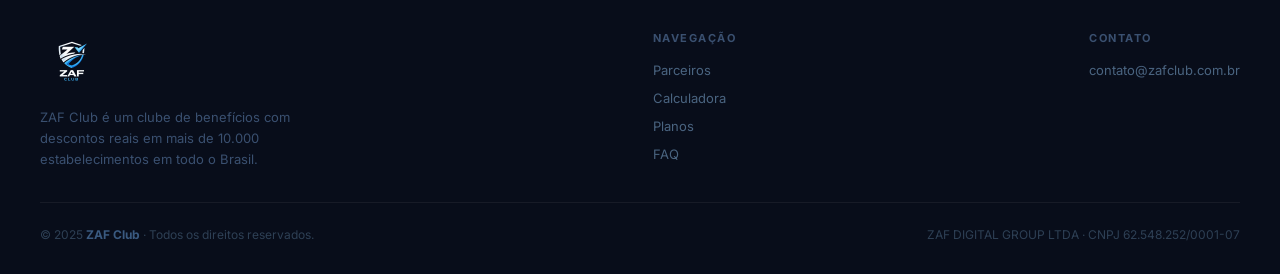
==== commit 25866483: "feat: pricing mensal + micro-copy cafezinho + FAQ atualizado - Preço: removidos ancoragem e "12x no " ====
--- a/index.html
+++ b/index.html
@@ -310,13 +310,13 @@
       <div class="pricing-card">
         <div class="pricing-card-body">
           <div class="pricing-main">
-            <p class="pricing-anchor">De <s>R$ 199,00</s></p>
             <div class="pricing-amount">
               <span class="pricing-currency">R$</span>
               <span class="pricing-value">14</span>
               <span class="pricing-cents">,99</span>
             </div>
-            <p class="pricing-freq">12x no cartão</p>
+            <p class="pricing-freq">por mês · renovação automática</p>
+            <p class="pricing-micro">☕ Menos de R$&nbsp;0,50 por dia — menos que um cafezinho</p>
           </div>
           <ul class="pricing-features">
             <li class="pricing-feature">
@@ -394,10 +394,10 @@
 
       <details class="faq-item">
         <summary class="faq-q">
-          O plano à vista é mais vantajoso?
-          <span class="faq-arrow"><svg fill="none" stroke="currentColor" stroke-width="2.5" viewBox="0 0 24 24"><line x1="12" y1="5" x2="12" y2="19"/><line x1="5" y1="12" x2="19" y2="12"/></svg></span>
-        </summary>
-        <div class="faq-a">Com certeza! No plano à vista você paga R$ 140,56, equivalente a 2 meses gratuitos em comparação ao valor mensal. É a melhor opção para quem quer economizar ao máximo.</div>
+          Quanto posso economizar por mês?
+          <span class="faq-arrow"><svg fill="none" stroke="currentColor" stroke-width="2.5" viewBox="0 0 24 24"><line x1="12" y1="5" x2="12" y2="19"/><line x1="5" y1="12" x2="19" y2="12"/></svg></span>
+        </summary>
+        <div class="faq-a">Depende do quanto você usa. Famílias que aproveitam descontos em academia, farmácia, escola e cinema costumam economizar de R$ 100 a R$ 500 por mês — muito mais do que os R$ 14,99 da assinatura. Use nossa calculadora para ver sua estimativa personalizada.</div>
       </details>
 
       <details class="faq-item">
--- a/assets/css/landing.css
+++ b/assets/css/landing.css
@@ -658,6 +658,17 @@
   margin-top: 8px;
 }
 
+.pricing-micro {
+  font-size: 13px;
+  color: var(--blue);
+  font-weight: 600;
+  margin-top: 10px;
+  background: var(--blue-pale);
+  border-radius: 99px;
+  padding: 5px 14px;
+  display: inline-block;
+}
+
 .pricing-divider {
   text-align: center;
   margin: 18px 0;
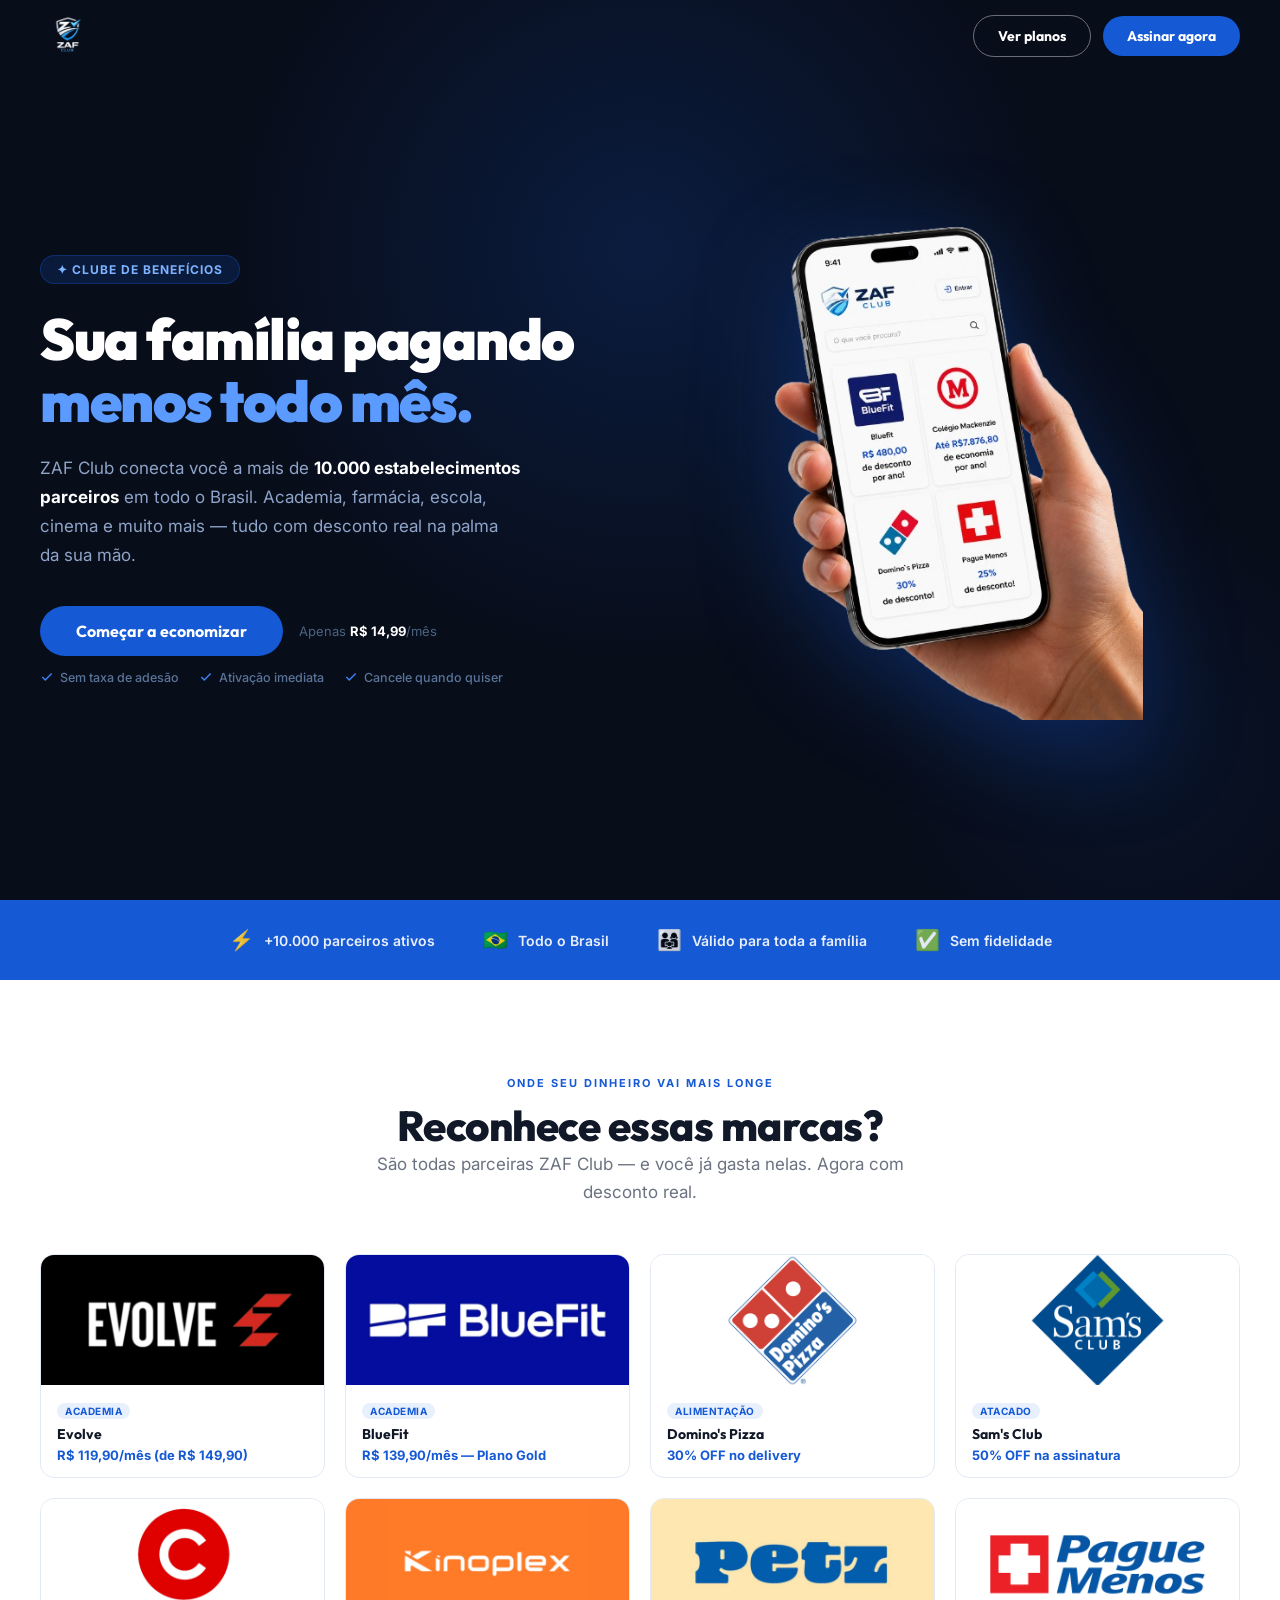
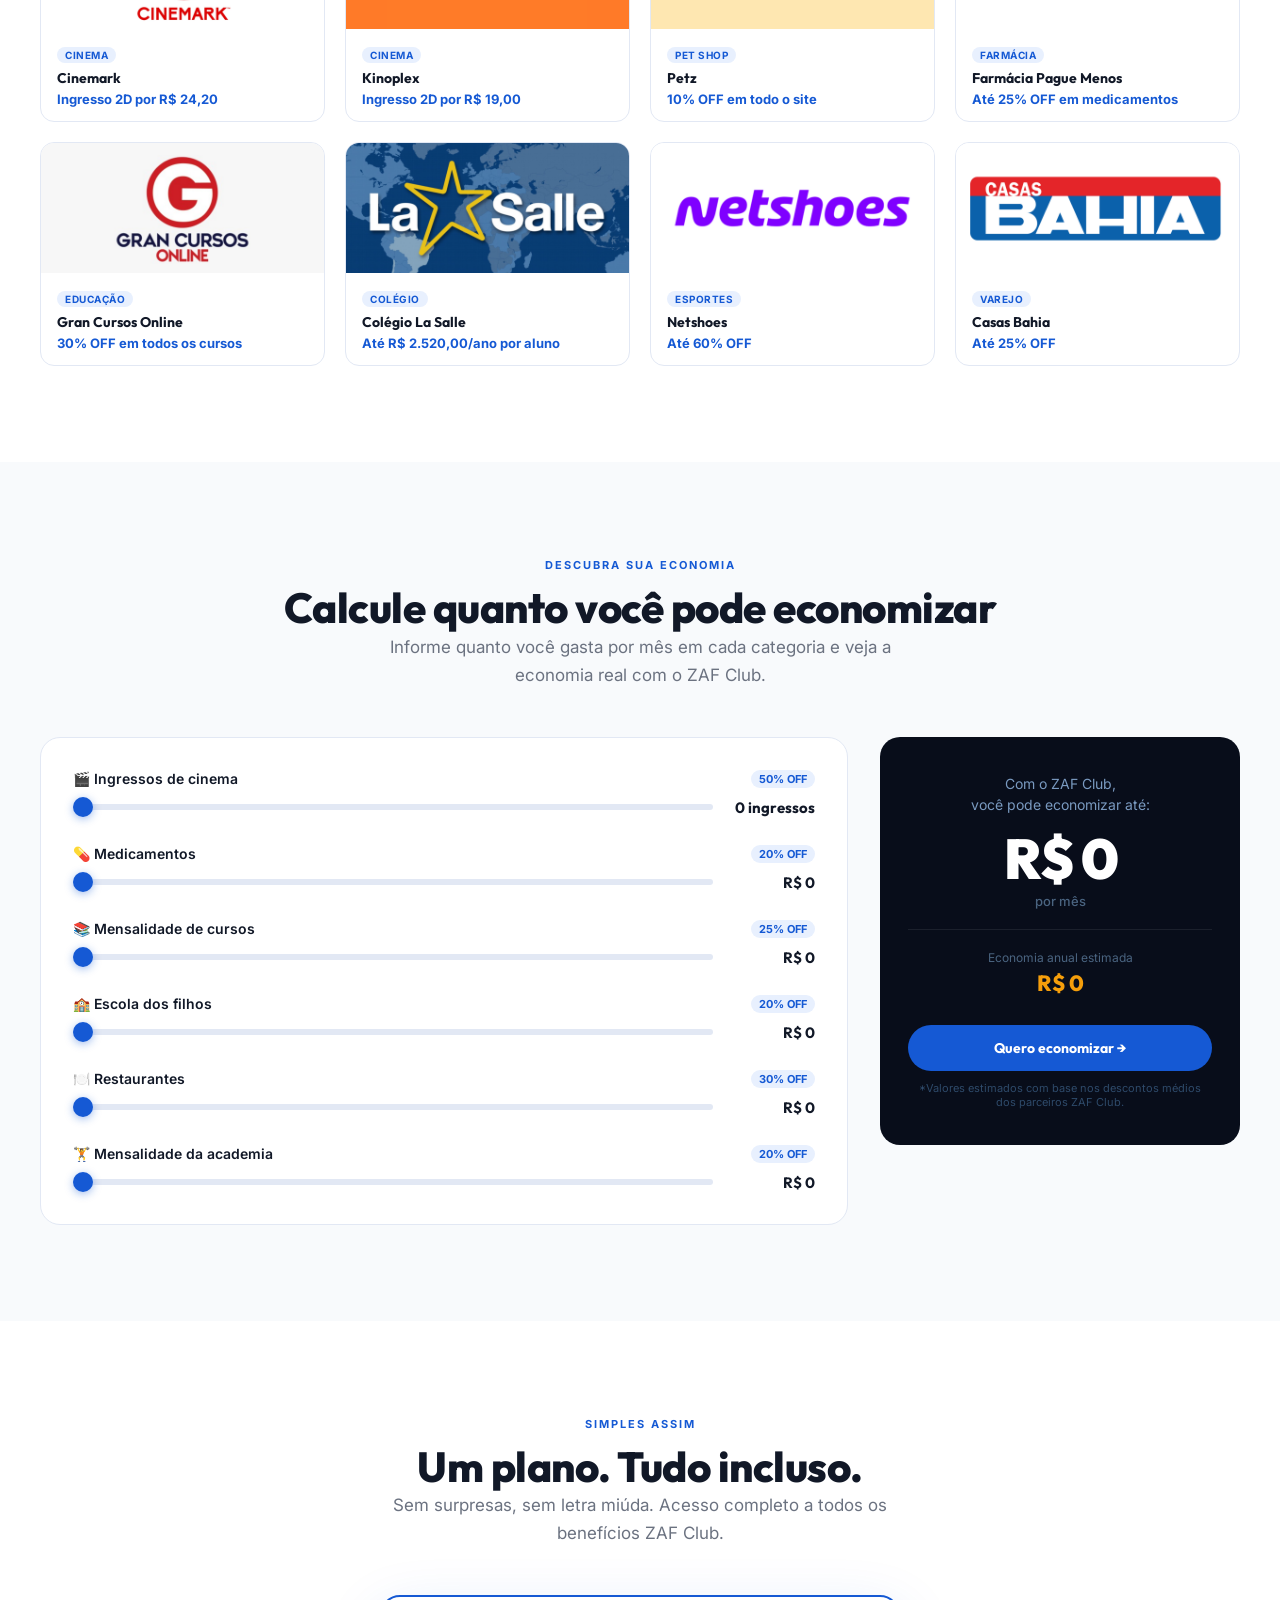
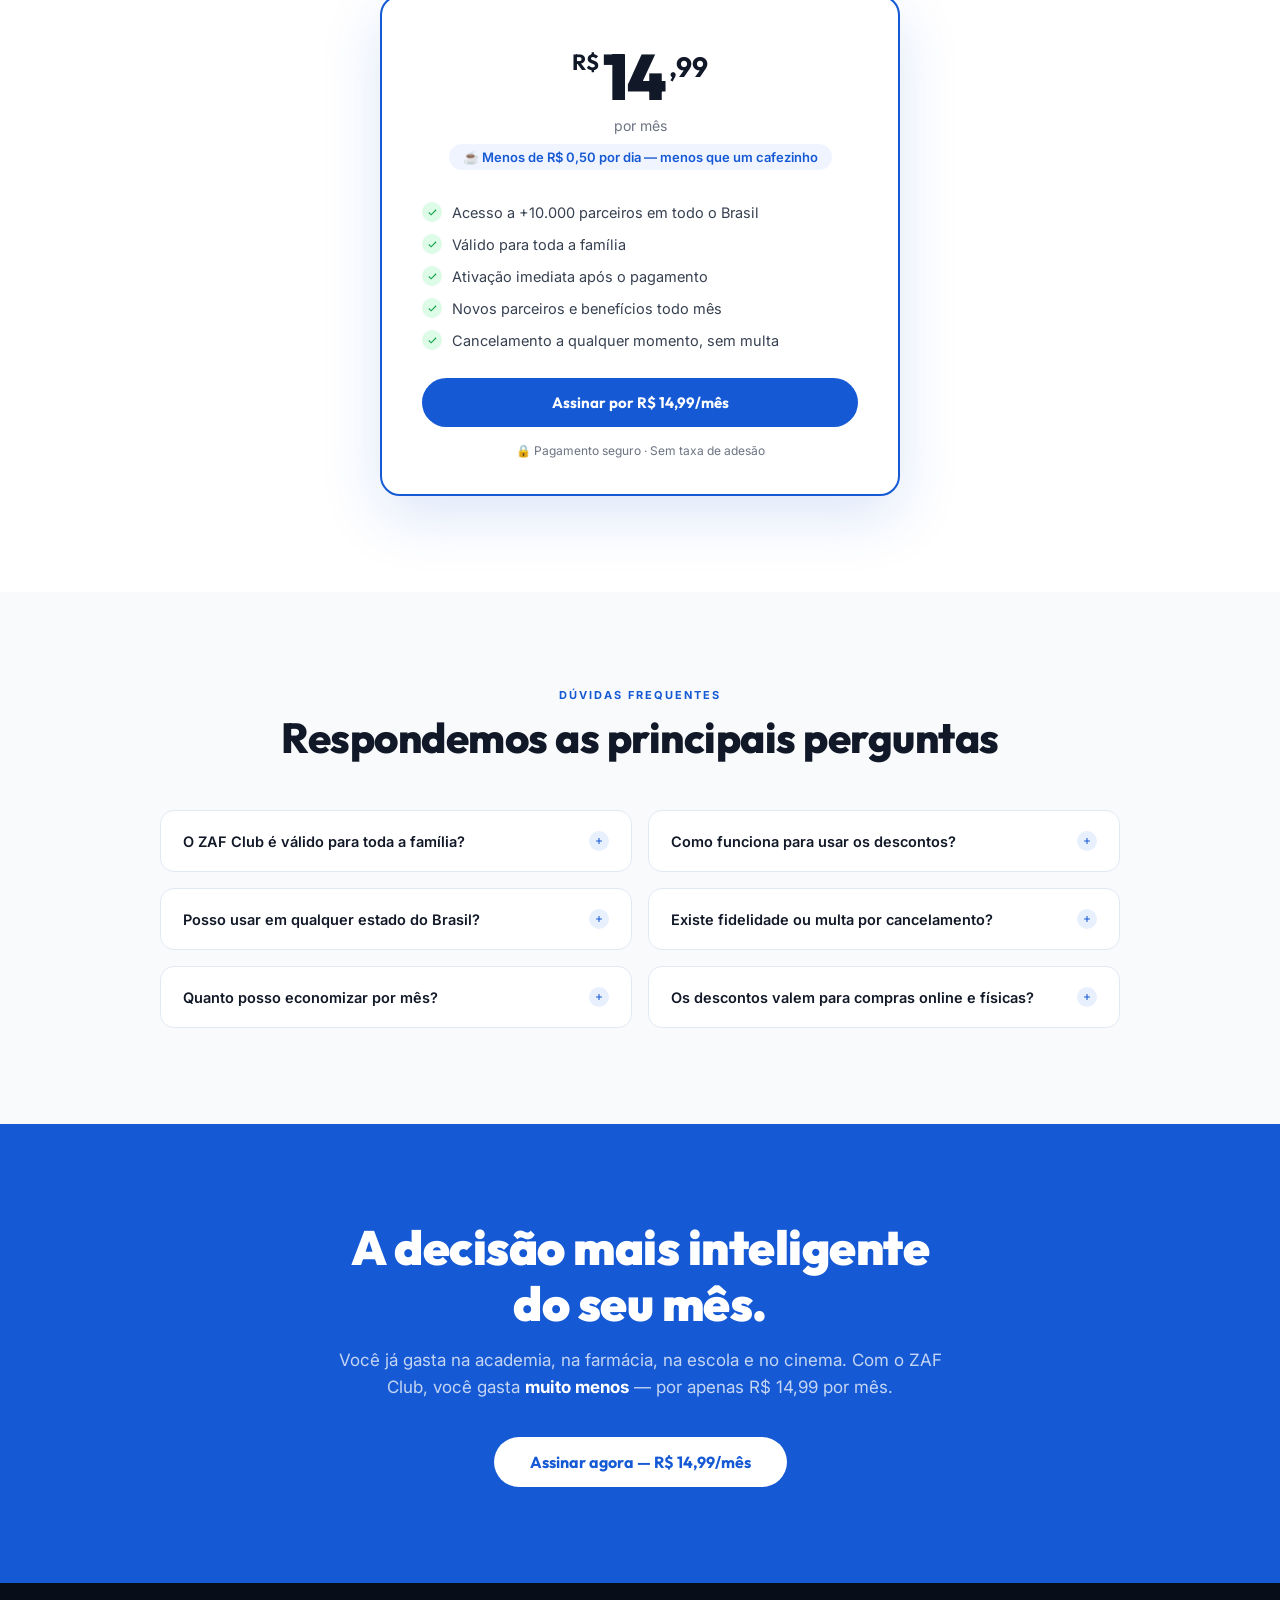
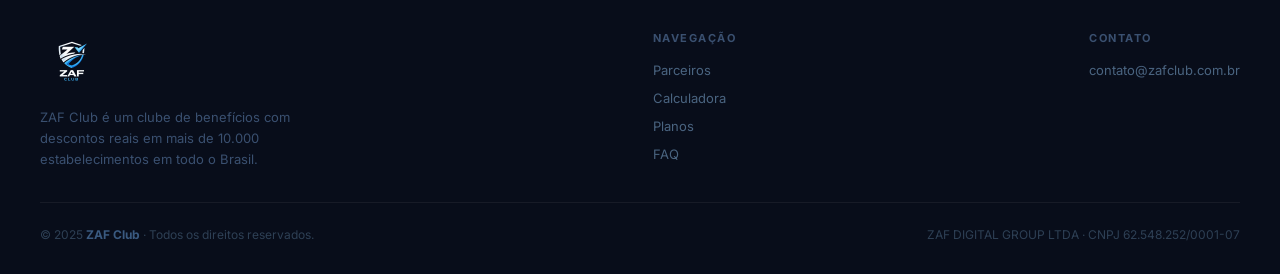
==== commit 72b477d4: "removação de renovação automatica" ====
--- a/index.html
+++ b/index.html
@@ -315,7 +315,7 @@
               <span class="pricing-value">14</span>
               <span class="pricing-cents">,99</span>
             </div>
-            <p class="pricing-freq">por mês · renovação automática</p>
+            <p class="pricing-freq">por mês</p>
             <p class="pricing-micro">☕ Menos de R$&nbsp;0,50 por dia — menos que um cafezinho</p>
           </div>
           <ul class="pricing-features">
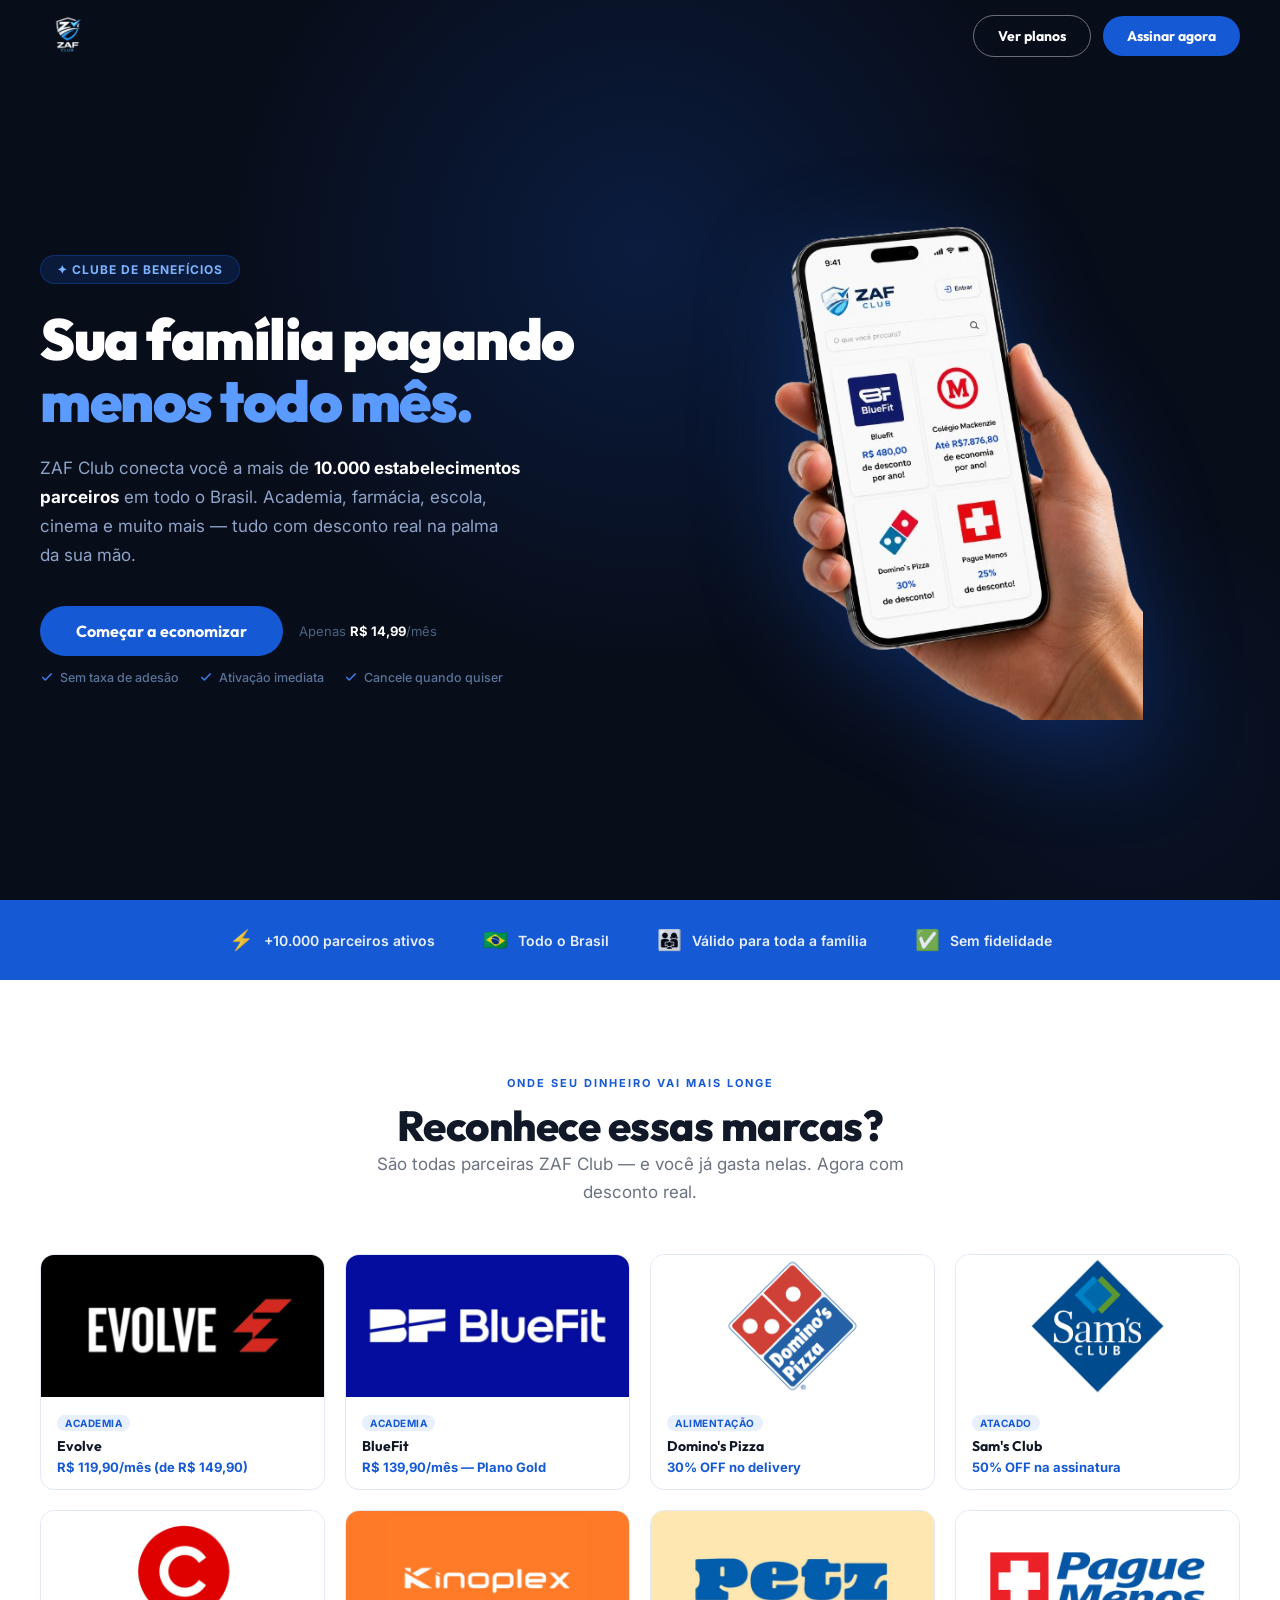
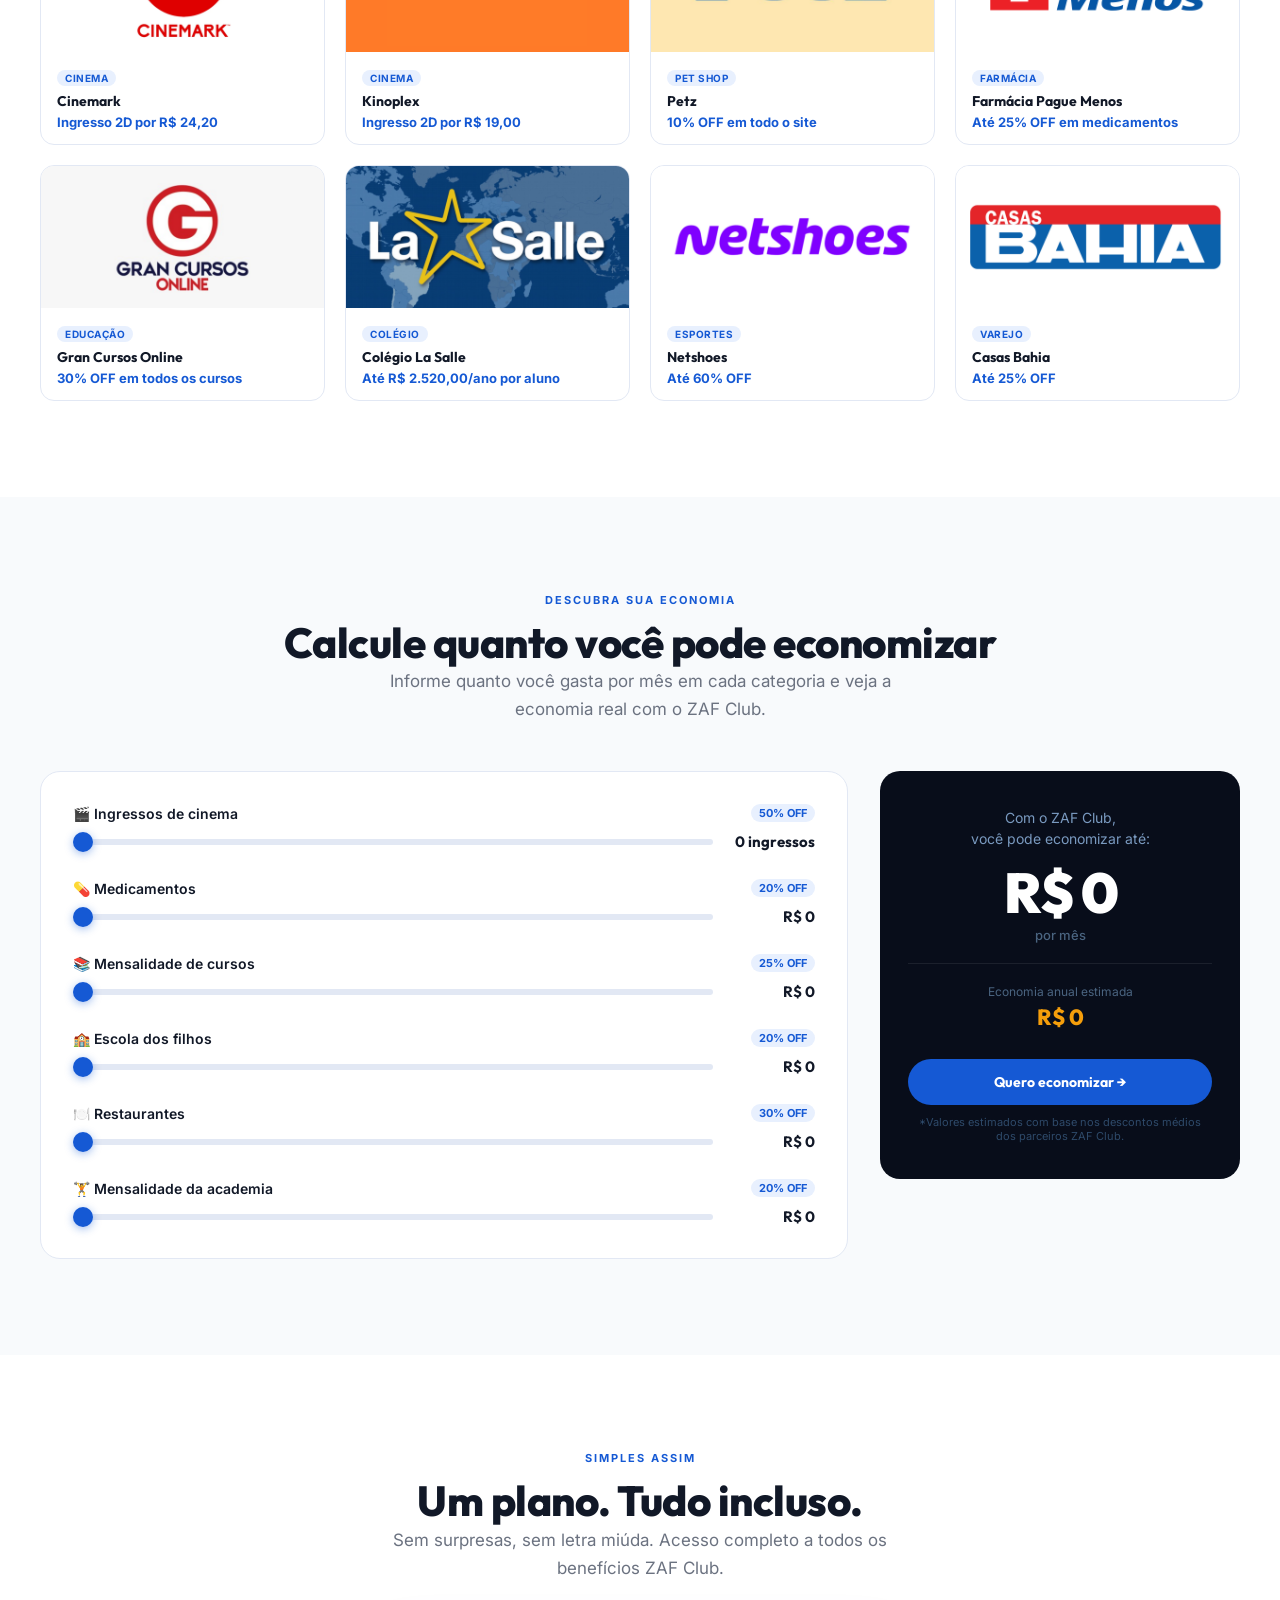
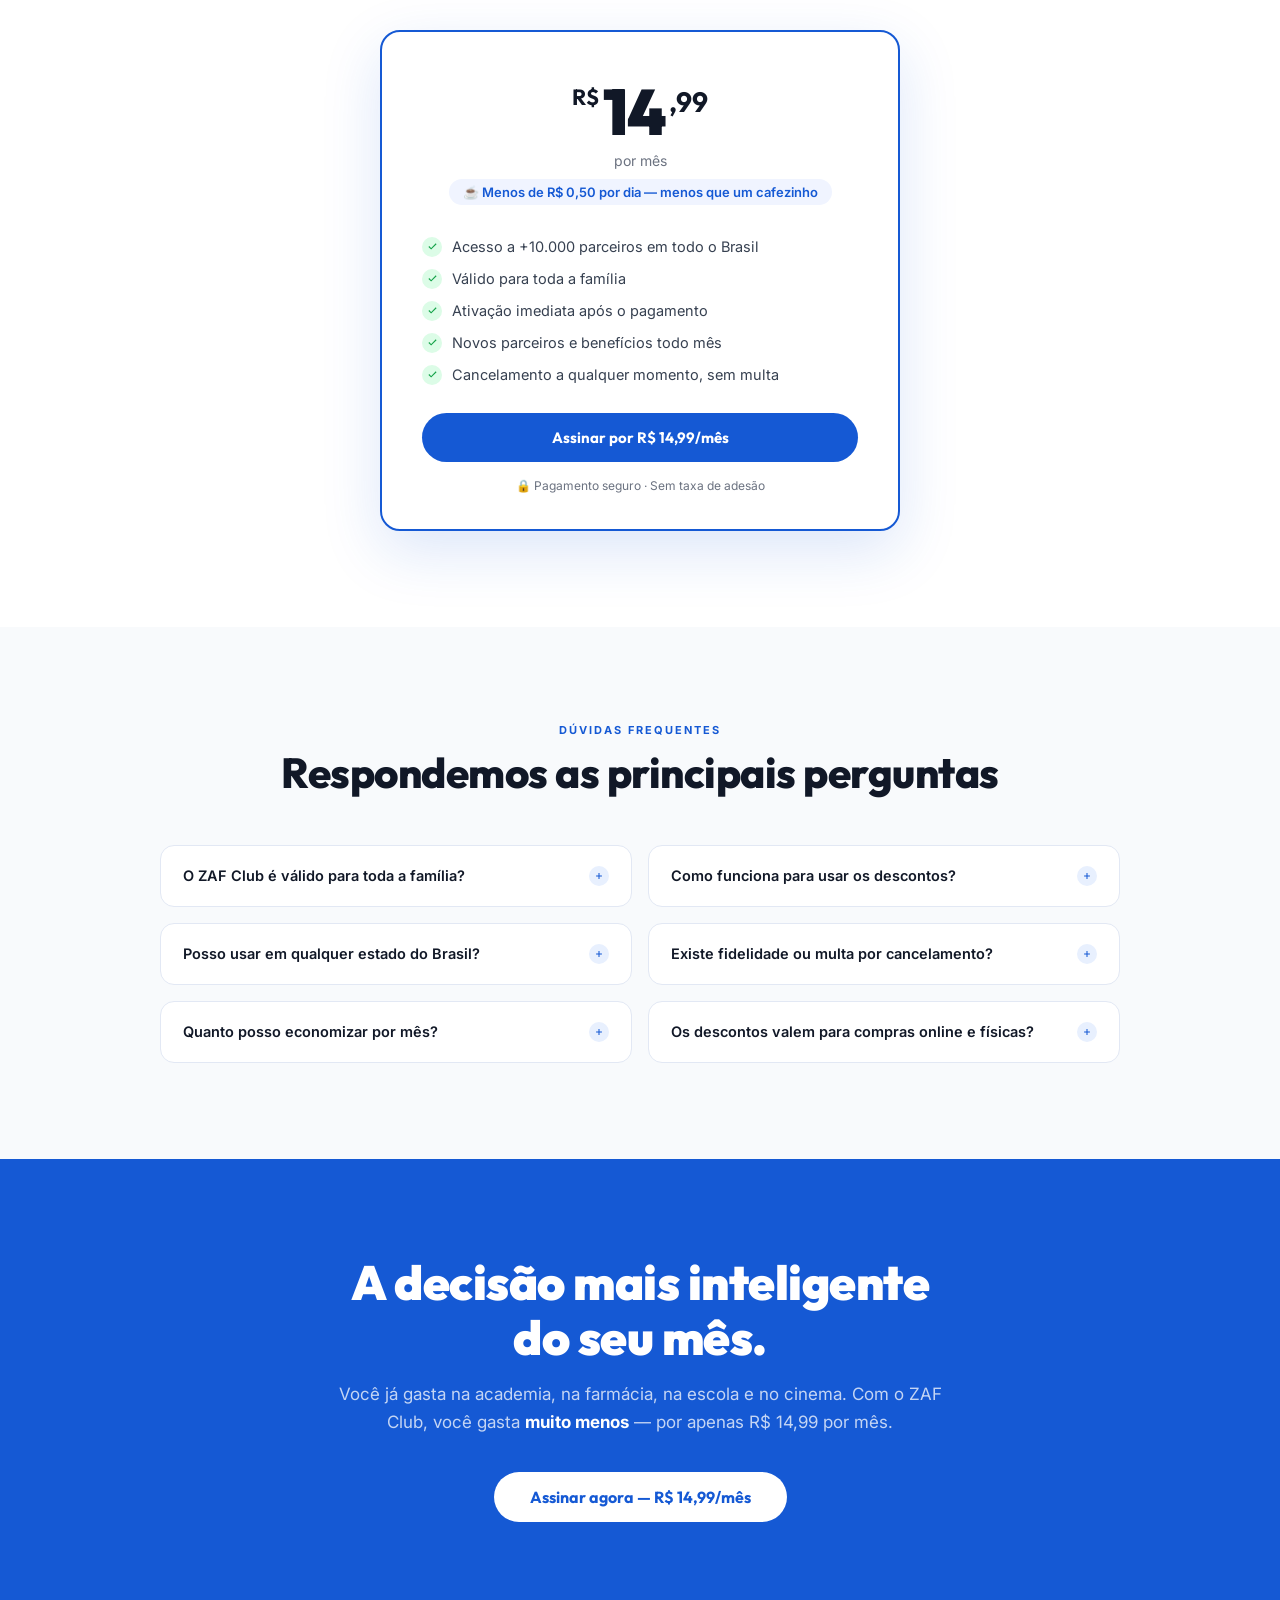
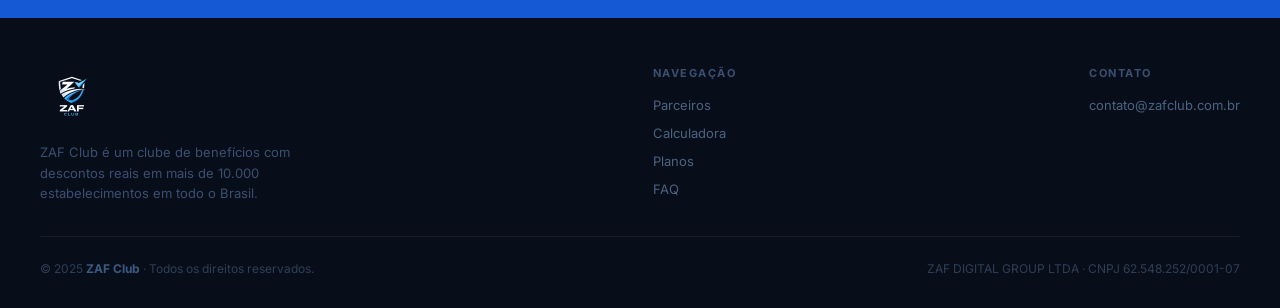
==== commit f4f8b7b6: "Inclusão do link de pagamento" ====
--- a/index.html
+++ b/index.html
@@ -342,7 +342,7 @@
           </ul>
           <div class="pricing-cta-group">
             <!-- TODO: substituir href pelo link de pagamento -->
-            <a href="#" class="btn btn-primary">Assinar por R$ 14,99/mês</a>
+            <a href="https://payment-link-v3.pagar.me/pl_vrRmA05EOe1Kme2sRZHPrK6lk3LZ8bQj" class="btn btn-primary">Assinar por R$ 14,99/mês</a>
           </div>
           <p class="pricing-guarantee">🔒 Pagamento seguro · Sem taxa de adesão</p>
         </div>
@@ -419,7 +419,7 @@
     <p>Você já gasta na academia, na farmácia, na escola e no cinema. Com o ZAF Club, você gasta <strong style="color:#fff">muito menos</strong> — por apenas R$ 14,99 por mês.</p>
     <div class="final-cta-actions">
       <!-- TODO: substituir href pelo link de pagamento -->
-      <a href="#" class="btn btn-white btn-lg">Assinar agora — R$ 14,99/mês</a>
+      <a href="https://payment-link-v3.pagar.me/pl_vrRmA05EOe1Kme2sRZHPrK6lk3LZ8bQj" class="btn btn-white btn-lg">Assinar agora — R$ 14,99/mês</a>
     </div>
   </div>
 </section>
--- a/assets/css/landing.css
+++ b/assets/css/landing.css
@@ -346,7 +346,7 @@
 }
 
 .partner-tile-img {
-  height: 130px;
+  aspect-ratio: 2 / 1;
   overflow: hidden;
   background: #f0f4f8;
 }
